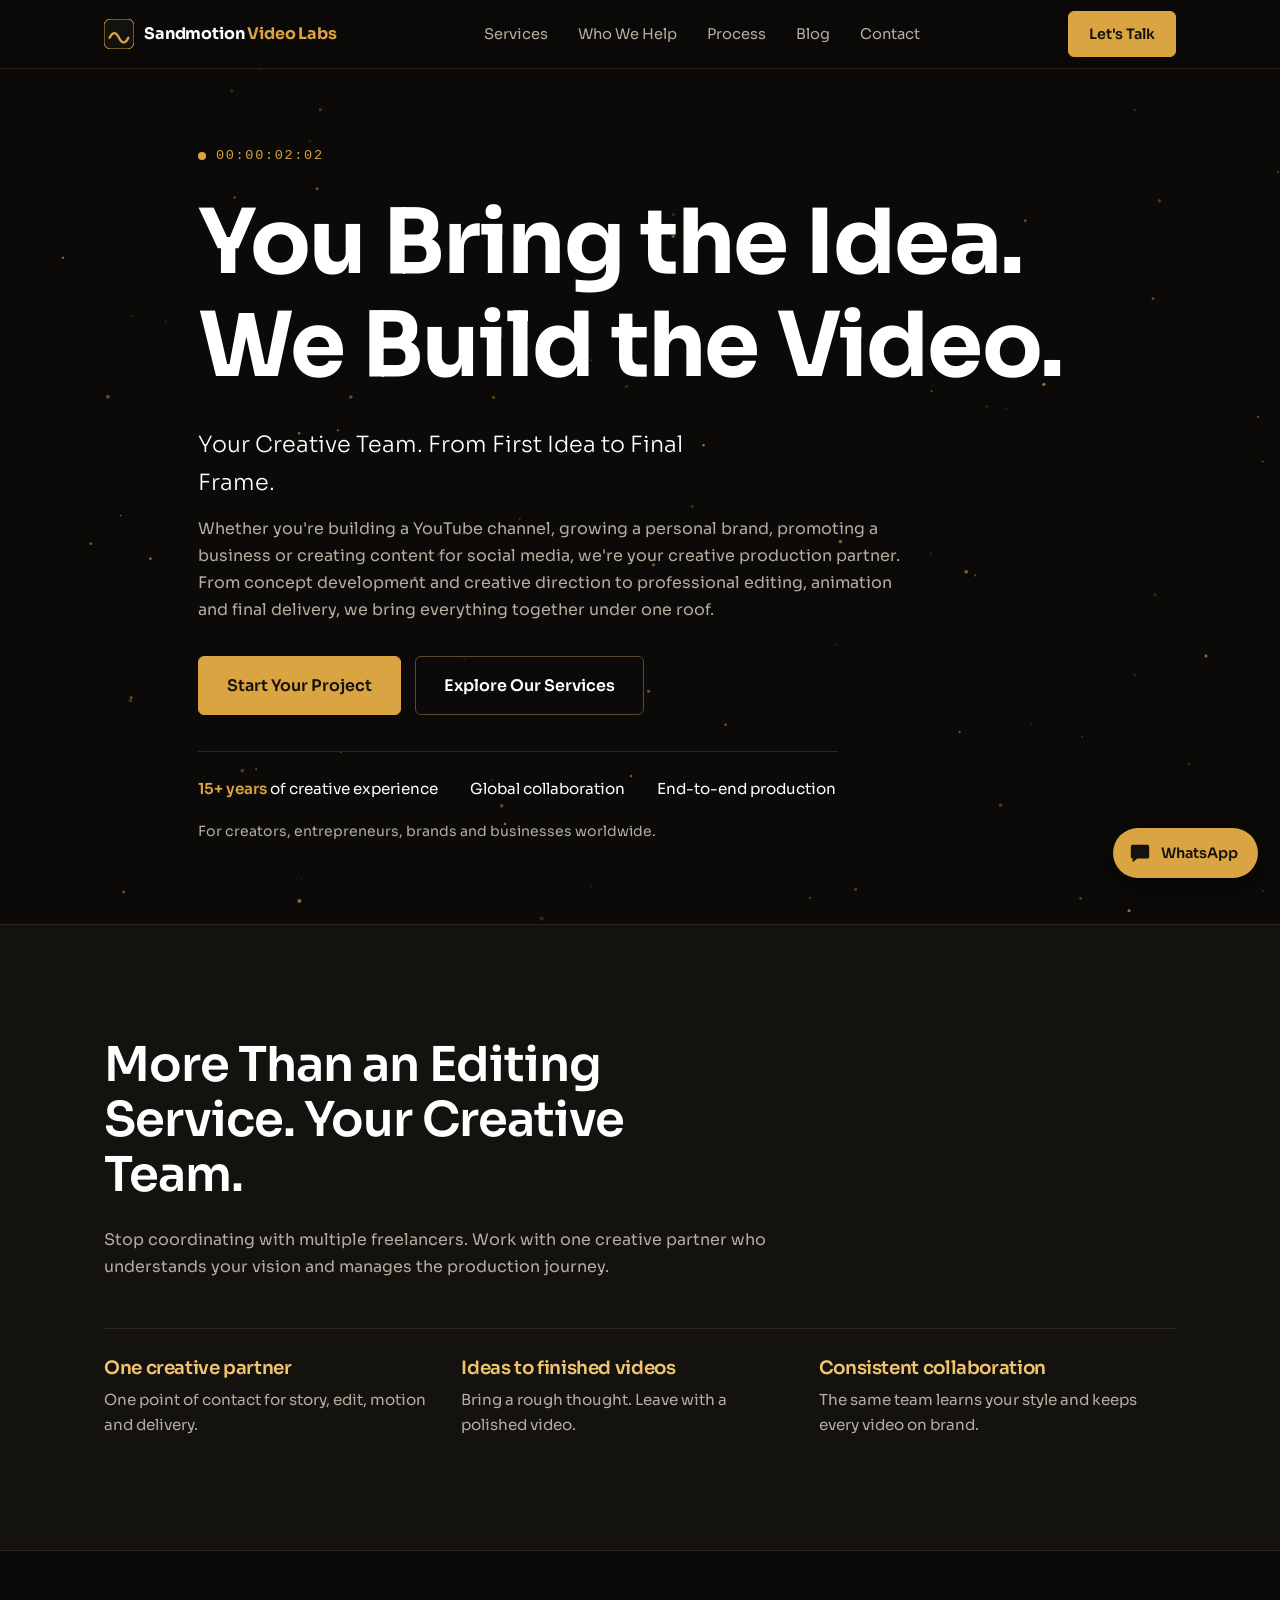
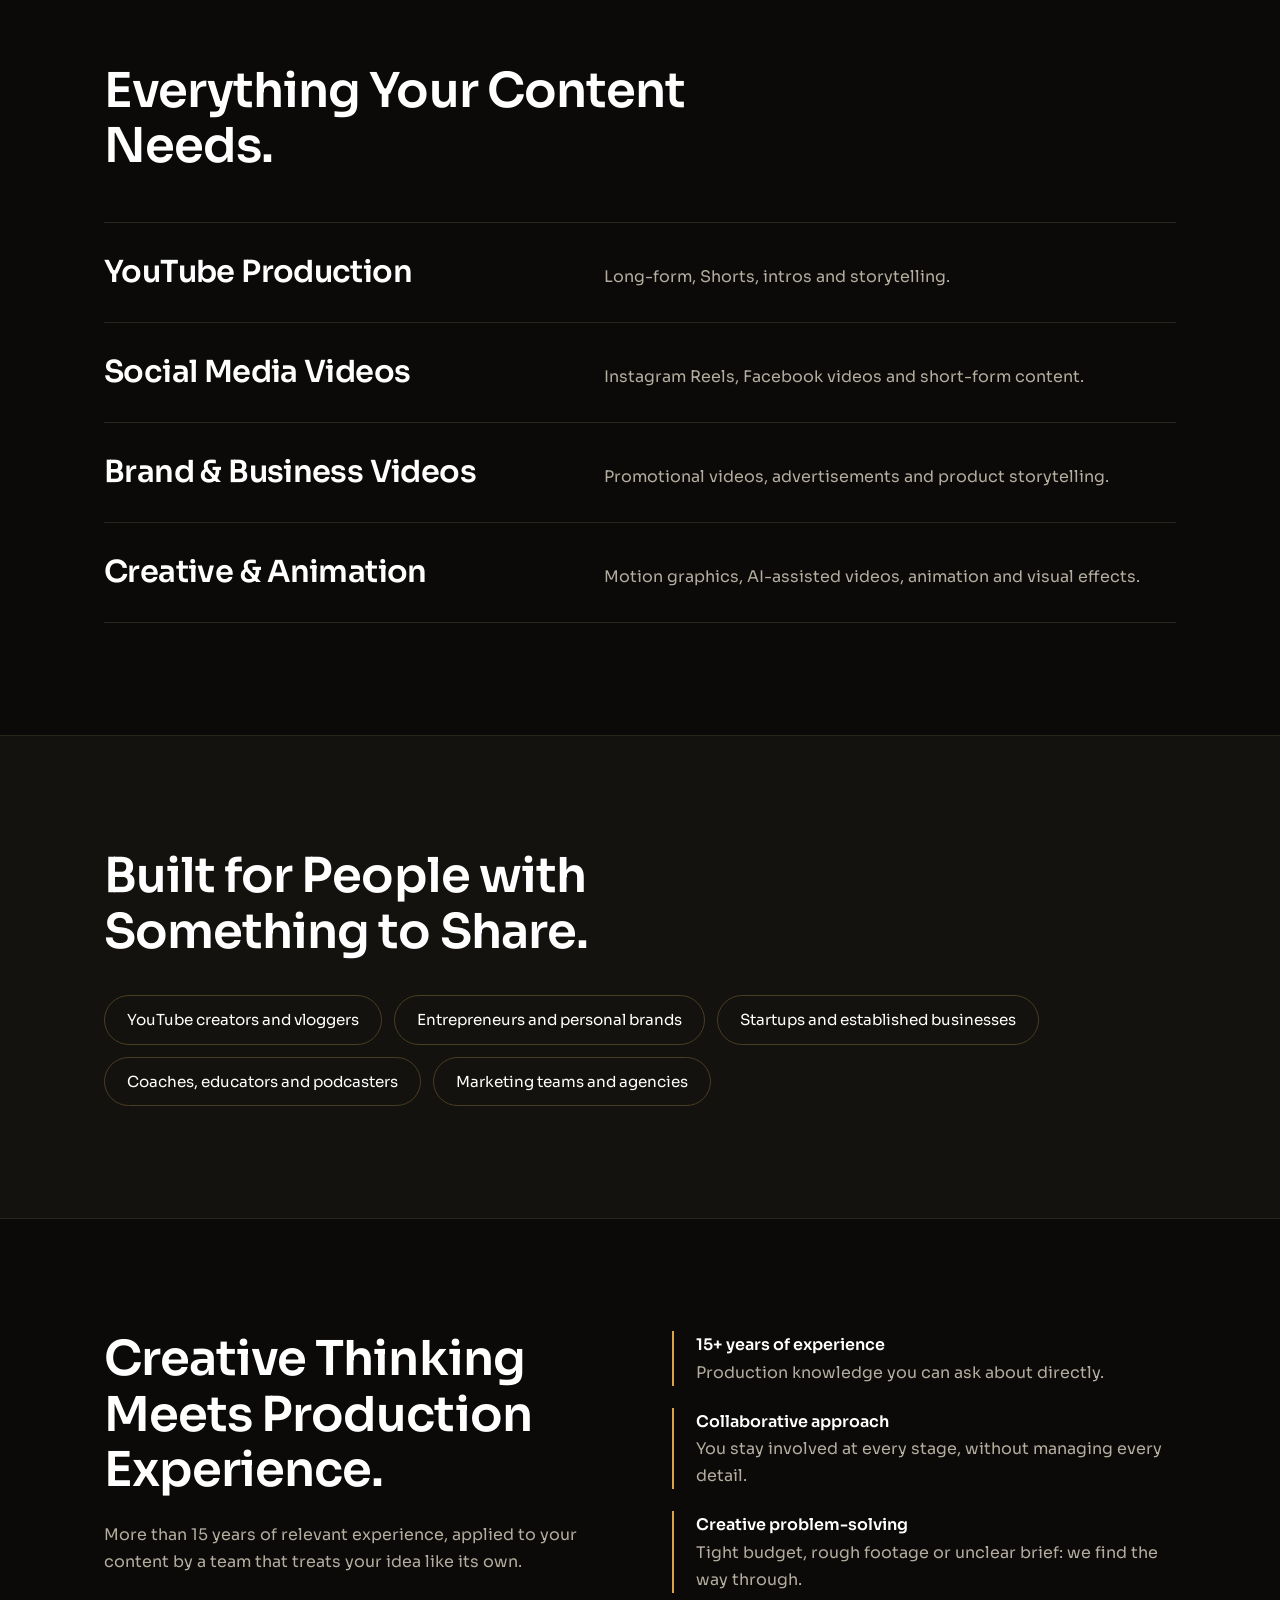
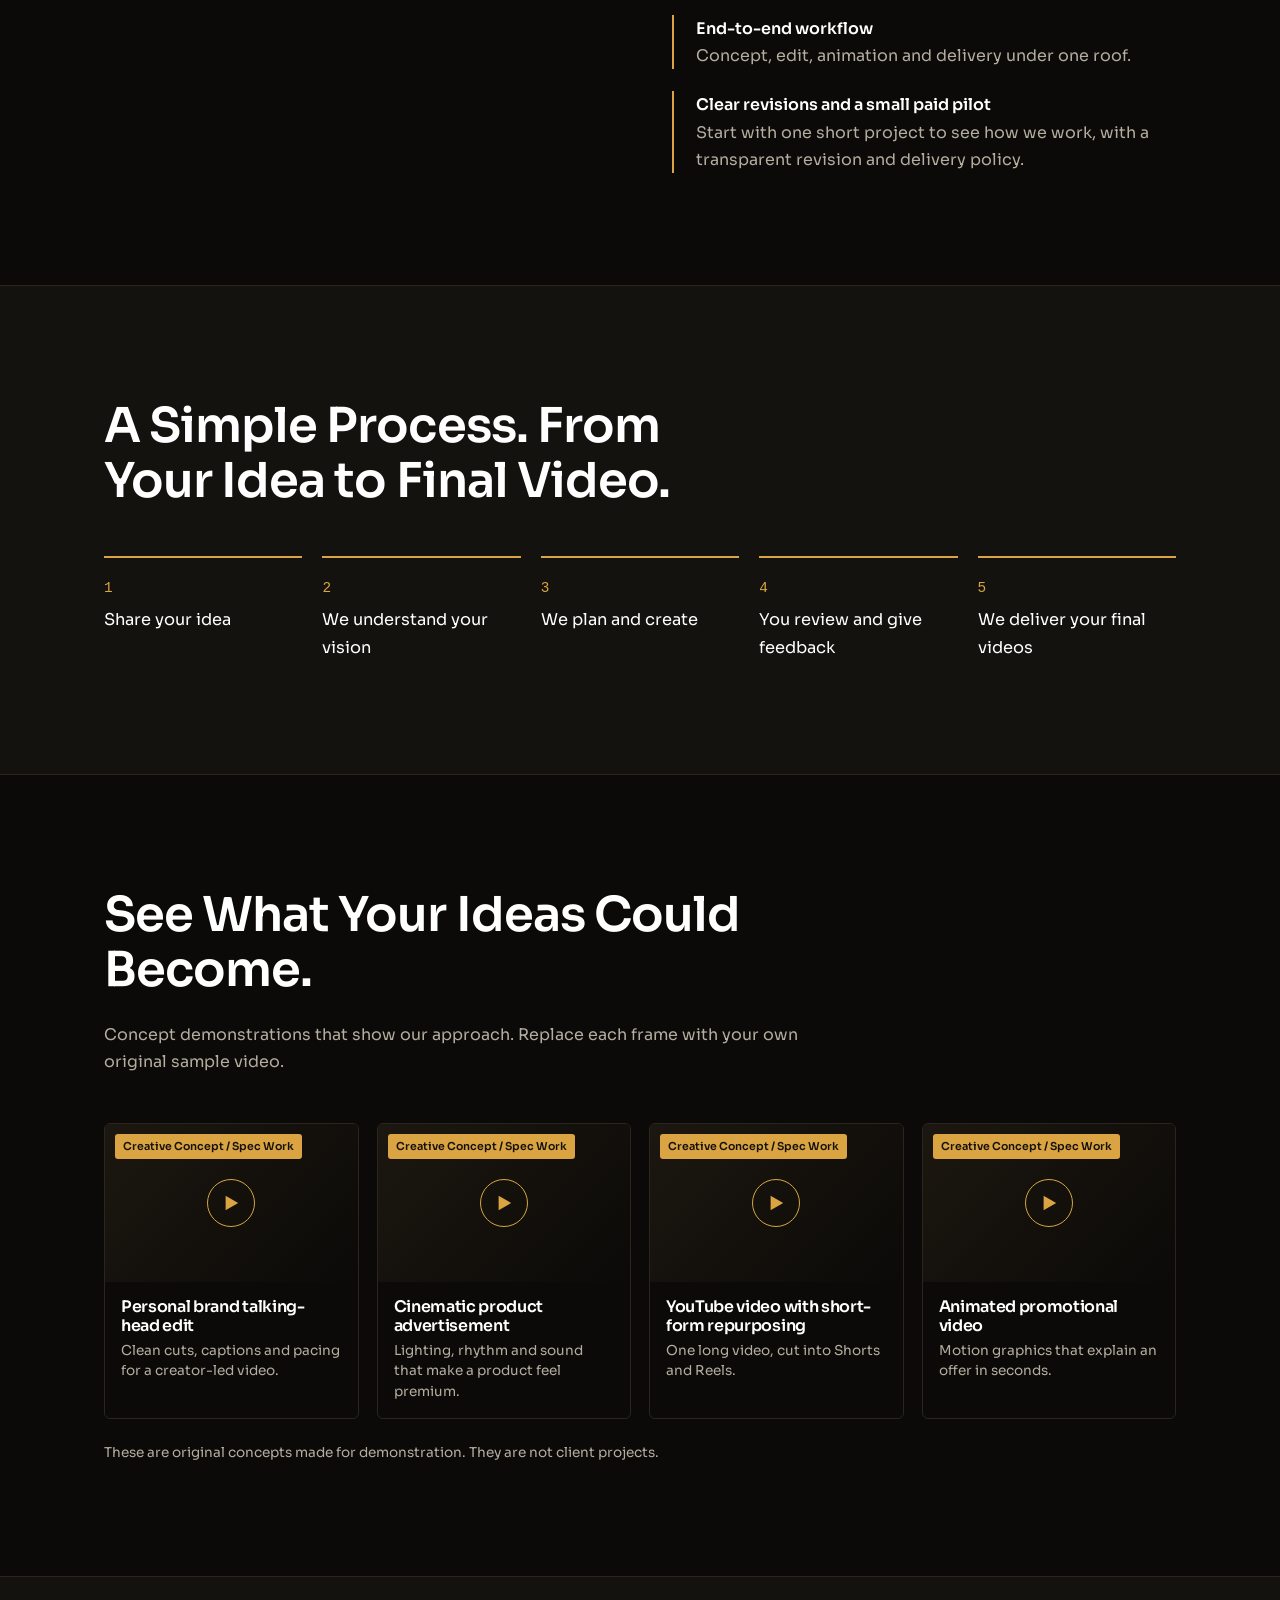
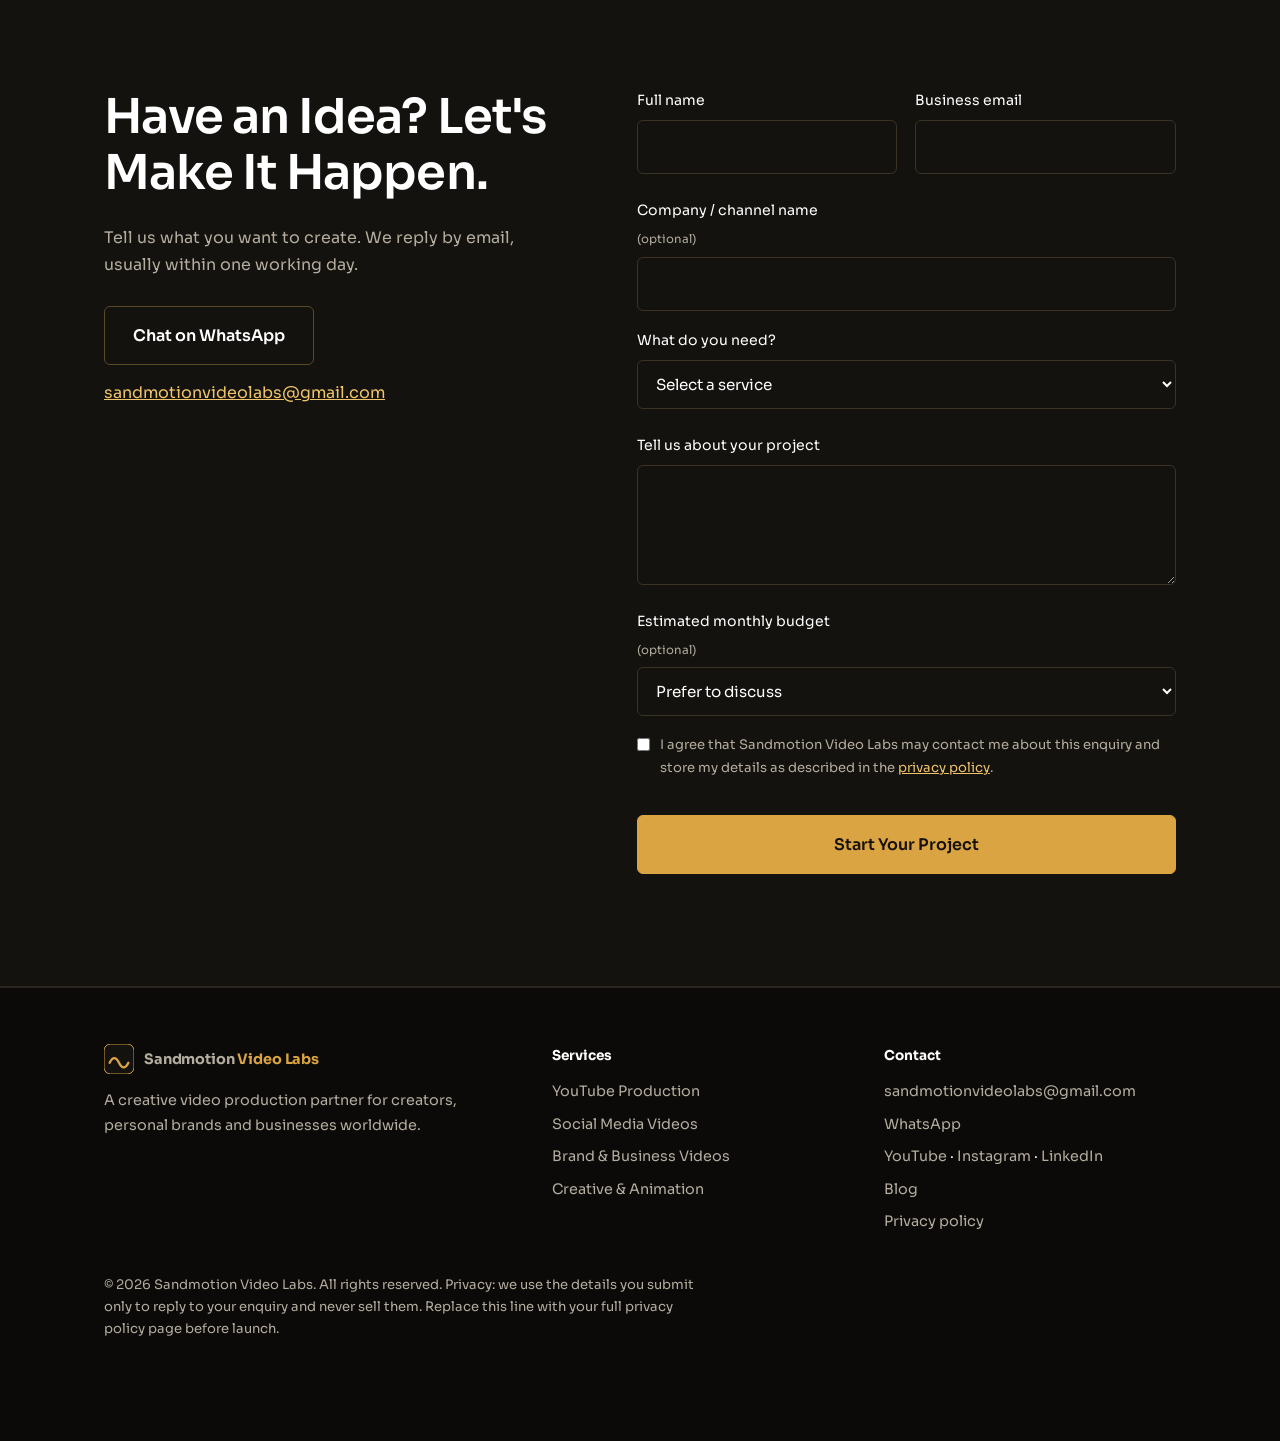
==== index.html @ 0ad68035 "Add files via upload" ====
<!DOCTYPE html>
<html lang="en">
<head>
<meta charset="utf-8">
<meta name="viewport" content="width=device-width, initial-scale=1">
<title>Creative Video Production & Editing Partner | Sandmotion Video Labs</title>
<meta name="description" content="From YouTube videos and social media content to brand films and motion graphics, get a dedicated creative production partner for your ideas.">
<link rel="canonical" href="https://www.sandmotionvideolabs.in/">
<meta property="og:type" content="website">
<meta property="og:title" content="Sandmotion Video Labs – From Idea to Creative Video">
<meta property="og:description" content="Your creative production partner for YouTube creators, personal brands and businesses.">
<meta property="og:image" content="https://www.sandmotionvideolabs.in/og-image.jpg">
<meta property="og:url" content="https://www.sandmotionvideolabs.in/">
<meta name="twitter:card" content="summary_large_image">
<meta name="theme-color" content="#0b0a08">
<link rel="icon" href="data:image/svg+xml,%3Csvg xmlns='http://www.w3.org/2000/svg' viewBox='0 0 64 64'%3E%3Crect width='64' height='64' rx='14' fill='%230b0a08'/%3E%3Cpath d='M14 40q9-18 18 0t18 0' stroke='%23d9a441' stroke-width='6' fill='none' stroke-linecap='round'/%3E%3C/svg%3E">
<link rel="preconnect" href="https://fonts.googleapis.com">
<link rel="preconnect" href="https://fonts.gstatic.com" crossorigin>
<link href="https://fonts.googleapis.com/css2?family=Sora:wght@300;400;600;700&display=swap" rel="stylesheet">
<script type="application/ld+json">{"@context":"https://schema.org","@type":"ProfessionalService","name":"Sandmotion Video Labs","description":"Creative video production and editing partner for creators, personal brands and businesses worldwide.","url":"https://www.sandmotionvideolabs.in/","areaServed":"Worldwide"}</script>
<!-- GA4: replace G-XXXXXXXXXX with your Measurement ID -->
<script async src="https://www.googletagmanager.com/gtag/js?id=G-XXXXXXXXXX"></script>
<script>window.dataLayer=window.dataLayer||[];function gtag(){dataLayer.push(arguments)}gtag('js',new Date());gtag('config','G-XXXXXXXXXX');</script>
<style>
:root{--bg:#0b0a08;--bg2:#14120e;--line:#2a261d;--text:#fff;--mute:#b4ad9f;--gold:#d9a441;--gold2:#f0c46a;--r:6px;--max:1120px}
*{box-sizing:border-box;margin:0}
html{scroll-behavior:smooth;scroll-padding-top:76px}
body{background:var(--bg);color:var(--text);font:400 1rem/1.7 Sora,Inter,system-ui,sans-serif;-webkit-font-smoothing:antialiased}
a{color:inherit}
:focus-visible{outline:2px solid var(--gold2);outline-offset:3px}
.wrap{max-width:var(--max);margin:0 auto;padding:0 24px}
section{padding:112px 0;position:relative}
h1,h2,h3{font-weight:600;line-height:1.15;letter-spacing:-.02em}
h2{font-size:clamp(1.8rem,4.2vw,3rem);max-width:18ch;margin-bottom:24px}
p{color:var(--mute);max-width:60ch}
.btn{display:inline-block;padding:15px 28px;border-radius:var(--r);background:var(--gold);color:#16110a;font-weight:600;text-decoration:none;border:1px solid var(--gold);cursor:pointer;font:inherit;font-weight:600;transition:background .25s,transform .25s}
.btn:hover{background:var(--gold2);transform:translateY(-2px)}
.btn.ghost{background:transparent;color:var(--text);border-color:#5a4a28}
.btn.ghost:hover{border-color:var(--gold);background:rgba(217,164,65,.08)}
/* nav */
header{position:sticky;top:0;z-index:50;background:rgba(11,10,8,.88);backdrop-filter:blur(10px);border-bottom:1px solid var(--line)}
nav{display:flex;align-items:center;justify-content:space-between;height:68px;gap:16px}
.logo{display:flex;align-items:center;gap:10px;font-weight:700;text-decoration:none;letter-spacing:-.01em}
.logo svg{width:30px;height:30px}
.logo span{color:var(--gold)}
nav ul{display:flex;gap:30px;list-style:none;padding:0}
nav ul a{text-decoration:none;color:var(--mute);font-size:.92rem;transition:color .2s}
nav ul a:hover{color:var(--text)}
nav .btn{padding:10px 20px;font-size:.9rem}
/* hero */
.hero{min-height:calc(100vh - 68px);display:flex;align-items:center;overflow:hidden;padding:80px 0}
#sand{position:absolute;inset:0;width:100%;height:100%;z-index:0}
.hero .wrap{position:relative;z-index:1}
.tc{font:300 .85rem/1 ui-monospace,Menlo,monospace;color:var(--gold);letter-spacing:.12em;margin-bottom:28px;display:flex;align-items:center;gap:10px}
.tc i{width:8px;height:8px;border-radius:50%;background:var(--gold);animation:rec 1.6s infinite}
@keyframes rec{50%{opacity:.2}}
.hero h1{font-size:clamp(2.6rem,7.5vw,5.6rem);max-width:13ch;font-weight:700}
.hero h1 em{font-style:normal;color:var(--gold)}
.hero .sub{font-size:1.4rem;color:var(--text);margin:28px 0 14px;font-weight:300;max-width:34ch}
.hero p.lead{margin-bottom:32px}
.cta{display:flex;flex-wrap:wrap;gap:14px;margin-bottom:36px}
.proof{display:flex;flex-wrap:wrap;gap:10px 32px;color:var(--text);font-size:.95rem;padding-top:24px;border-top:1px solid var(--line);max-width:640px}
.proof b{color:var(--gold);font-weight:600}
.world{margin-top:18px;font-size:.88rem;color:var(--mute)}
/* value */
.alt{background:var(--bg2);border-block:1px solid var(--line)}
.three{display:grid;grid-template-columns:repeat(3,1fr);gap:0;margin-top:48px;border-top:1px solid var(--line)}
.three div{padding:28px 28px 0 0}
.three h3{font-size:1.15rem;margin-bottom:8px;color:var(--gold2)}
.three p{font-size:.95rem}
/* services */
.svc{margin-top:48px}
.svc article{display:grid;grid-template-columns:minmax(0,1fr) minmax(0,1.2fr);gap:24px;padding:32px 0;border-top:1px solid var(--line);align-items:baseline;transition:padding-left .3s}
.svc article:last-child{border-bottom:1px solid var(--line)}
.svc article:hover{padding-left:14px}
.svc h3{font-size:clamp(1.3rem,2.6vw,1.9rem)}
.svc p{max-width:none}
/* who */
.who{display:flex;flex-wrap:wrap;gap:12px;margin-top:36px;padding:0;list-style:none}
.who li{border:1px solid #4a3d22;border-radius:99px;padding:11px 22px;color:var(--text);font-size:.95rem}
/* why */
.why{display:grid;grid-template-columns:1fr 1fr;gap:64px;align-items:start}
.why ul{list-style:none;padding:0;display:grid;gap:22px}
.why li{padding-left:22px;border-left:2px solid var(--gold);color:var(--mute)}
.why li b{display:block;color:var(--text);font-weight:600}
/* process */
.steps{counter-reset:s;list-style:none;padding:0;margin-top:48px;display:grid;grid-template-columns:repeat(5,1fr);gap:20px}
.steps li{counter-increment:s;padding-top:22px;border-top:2px solid var(--gold);color:var(--text);font-size:1.02rem}
.steps li::before{content:counter(s);display:block;color:var(--gold);font:300 .9rem ui-monospace,monospace;margin-bottom:10px}
/* concepts */
.grid4{display:grid;grid-template-columns:repeat(4,1fr);gap:18px;margin-top:48px}
.frame{border:1px solid var(--line);border-radius:var(--r);overflow:hidden;background:var(--bg)}
.frame .scr{aspect-ratio:16/10;position:relative;display:grid;place-items:center;background:linear-gradient(135deg,#1c1710,#0b0a08)}
.frame .scr::after{content:"";width:46px;height:46px;border-radius:50%;border:1.5px solid var(--gold);background:no-repeat center/40% url("data:image/svg+xml,%3Csvg xmlns='http://www.w3.org/2000/svg' viewBox='0 0 10 10'%3E%3Cpath d='M2 1l7 4-7 4z' fill='%23d9a441'/%3E%3C/svg%3E")}
.frame .tag{position:absolute;left:10px;top:10px;font-size:.68rem;background:var(--gold);color:#16110a;padding:3px 8px;border-radius:3px;font-weight:600}
.frame div.t{padding:16px}
.frame h3{font-size:1rem;margin-bottom:6px}
.frame p{font-size:.85rem;line-height:1.5}
.note{margin-top:22px;font-size:.85rem}
/* form */
.contact{display:grid;grid-template-columns:1fr 1.15fr;gap:64px;align-items:start}
.alt2{display:flex;flex-direction:column;gap:14px;align-items:flex-start;margin-top:28px}
form{display:grid;gap:18px}
.row{display:grid;grid-template-columns:1fr 1fr;gap:18px}
label{display:grid;gap:7px;font-size:.88rem;color:var(--text)}
label small{color:var(--mute)}
input,select,textarea{font:inherit;font-size:.95rem;background:var(--bg2);color:var(--text);border:1px solid #3a3325;border-radius:var(--r);padding:13px 14px;width:100%}
textarea{min-height:120px;resize:vertical}
input:focus,select:focus,textarea:focus{border-color:var(--gold);outline:none;box-shadow:0 0 0 3px rgba(217,164,65,.2)}
[aria-invalid="true"]{border-color:#e5736b}
.err{color:#f08a82;font-size:.8rem;min-height:0}
.hp{position:absolute;left:-9999px;height:0;overflow:hidden}
.consent{display:flex;gap:10px;align-items:flex-start;font-size:.82rem;color:var(--mute)}
.consent input{width:auto;margin-top:4px;accent-color:var(--gold)}
#status{padding:14px 16px;border-radius:var(--r);font-size:.92rem;display:none}
#status.ok{display:block;background:rgba(217,164,65,.12);border:1px solid var(--gold);color:var(--gold2)}
#status.bad{display:block;background:rgba(229,115,107,.1);border:1px solid #e5736b;color:#f4a8a2}
button[disabled]{opacity:.6;cursor:wait}
/* footer */
footer{border-top:1px solid var(--line);padding:56px 0 100px;font-size:.9rem}
.fgrid{display:grid;grid-template-columns:1.4fr 1fr 1fr;gap:40px}
footer h4{font-size:.85rem;color:var(--text);margin-bottom:12px}
footer ul{list-style:none;padding:0;display:grid;gap:8px}
footer a{color:var(--mute);text-decoration:none}
footer a:hover{color:var(--gold2)}
.copy{margin-top:40px;color:var(--mute);font-size:.82rem}
.hero video{position:absolute;inset:0;width:100%;height:100%;object-fit:cover;opacity:.38;z-index:0}
.frame .scr video{position:absolute;inset:0;width:100%;height:100%;object-fit:cover;background:#000}
.frame .tag{z-index:2;pointer-events:none}
.wa{position:fixed;right:22px;bottom:22px;z-index:70;display:flex;align-items:center;gap:10px;background:var(--gold);color:#16110a;text-decoration:none;font-weight:600;font-size:.9rem;padding:13px 20px 13px 16px;border-radius:99px;box-shadow:0 8px 24px rgba(0,0,0,.5);transition:transform .25s,background .25s}
.wa:hover{background:var(--gold2);transform:translateY(-3px)}
.wa svg{width:22px;height:22px;fill:currentColor}
@media(max-width:900px){.wa{display:none}}
/* mobile cta */
.mcta{display:none}
@media(max-width:900px){
 nav ul{display:none}
 section{padding:80px 0}
 .three,.why,.contact,.fgrid{grid-template-columns:1fr}
 .three div{padding:24px 0 0}
 .steps{grid-template-columns:1fr}
 .grid4{grid-template-columns:1fr 1fr}
 .svc article{grid-template-columns:1fr;gap:6px}
 .why,.contact{gap:40px}
 .mcta{display:flex;position:fixed;bottom:0;left:0;right:0;z-index:60;gap:8px;padding:10px 14px calc(10px + env(safe-area-inset-bottom,0px));background:rgba(11,10,8,.94);border-top:1px solid var(--line)}
 .mcta .btn{flex:1;text-align:center;padding:13px 10px;font-size:.9rem}
}
@media(max-width:560px){.grid4,.row{grid-template-columns:1fr}.logo b{display:none}}
@media(prefers-reduced-motion:reduce){*{animation:none!important;transition:none!important;scroll-behavior:auto!important}}
@media(max-width:900px){
 .grid4{display:flex;overflow-x:auto;scroll-snap-type:x mandatory;gap:14px;padding-bottom:14px;margin-right:-24px;padding-right:24px;-webkit-overflow-scrolling:touch}
 .frame{flex:0 0 72%;scroll-snap-align:start}
 .frame .scr{aspect-ratio:9/16}
}
</style>
</head>
<body>

<header>
 <div class="wrap">
  <nav aria-label="Main">
   <a class="logo" href="#top" aria-label="Sandmotion Video Labs home">
    <svg viewBox="0 0 64 64" aria-hidden="true"><rect width="64" height="64" rx="14" fill="#14120e" stroke="#d9a441" stroke-width="2"/><path d="M12 40q10-20 20 0t20 0" stroke="#d9a441" stroke-width="5" fill="none" stroke-linecap="round"/></svg>
    <b>Sandmotion <span>Video Labs</span></b>
   </a>
   <ul>
    <li><a href="#services">Services</a></li>
    <li><a href="#who">Who We Help</a></li>
    <li><a href="#process">Process</a></li>
    <li><a href="blog/">Blog</a></li>
    <li><a href="#contact">Contact</a></li>
   </ul>
   <a class="btn" href="#contact" data-evt="nav_lets_talk">Let's Talk</a>
  </nav>
 </div>
</header>

<main id="top">
<section class="hero" aria-labelledby="h1">
 <video id="hv" autoplay muted loop playsinline preload="metadata" poster="hero-poster.jpg" aria-hidden="true"><source src="hero.mp4" type="video/mp4"></video>
 <canvas id="sand" aria-hidden="true"></canvas>
 <div class="wrap">
  <div class="tc" aria-hidden="true"><i></i><span id="tc">00:00:00:00</span></div>
  <h1 id="h1">You Bring the Idea. We Build the Video.</h1>
  <p class="sub">Your Creative Team. From First Idea to Final Frame.</p>
  <p class="lead">Whether you're building a YouTube channel, growing a personal brand, promoting a business or creating content for social media, we're your creative production partner. From concept development and creative direction to professional editing, animation and final delivery, we bring everything together under one roof.</p>
  <div class="cta">
   <a class="btn" href="#contact" data-evt="hero_start_project">Start Your Project</a>
   <a class="btn ghost" href="#services">Explore Our Services</a>
  </div>
  <div class="proof"><span><b>15+ years</b> of creative experience</span><span>Global collaboration</span><span>End-to-end production</span></div>
  <p class="world">For creators, entrepreneurs, brands and businesses worldwide.</p>
 </div>
</section>

<section class="alt" aria-labelledby="h-value">
 <div class="wrap">
  <h2 id="h-value">More Than an Editing Service. Your Creative Team.</h2>
  <p>Stop coordinating with multiple freelancers. Work with one creative partner who understands your vision and manages the production journey.</p>
  <div class="three">
   <div><h3>One creative partner</h3><p>One point of contact for story, edit, motion and delivery.</p></div>
   <div><h3>Ideas to finished videos</h3><p>Bring a rough thought. Leave with a polished video.</p></div>
   <div><h3>Consistent collaboration</h3><p>The same team learns your style and keeps every video on brand.</p></div>
  </div>
 </div>
</section>

<section id="services" aria-labelledby="h-svc">
 <div class="wrap">
  <h2 id="h-svc">Everything Your Content Needs.</h2>
  <div class="svc">
   <article><h3>YouTube Production</h3><p>Long-form, Shorts, intros and storytelling.</p></article>
   <article><h3>Social Media Videos</h3><p>Instagram Reels, Facebook videos and short-form content.</p></article>
   <article><h3>Brand &amp; Business Videos</h3><p>Promotional videos, advertisements and product storytelling.</p></article>
   <article><h3>Creative &amp; Animation</h3><p>Motion graphics, AI-assisted videos, animation and visual effects.</p></article>
  </div>
 </div>
</section>

<section id="who" class="alt" aria-labelledby="h-who">
 <div class="wrap">
  <h2 id="h-who">Built for People with Something to Share.</h2>
  <ul class="who">
   <li>YouTube creators and vloggers</li>
   <li>Entrepreneurs and personal brands</li>
   <li>Startups and established businesses</li>
   <li>Coaches, educators and podcasters</li>
   <li>Marketing teams and agencies</li>
  </ul>
 </div>
</section>

<section aria-labelledby="h-why">
 <div class="wrap why">
  <div>
   <h2 id="h-why">Creative Thinking Meets Production Experience.</h2>
   <p>More than 15 years of relevant experience, applied to your content by a team that treats your idea like its own.</p>
  </div>
  <ul>
   <li><b>15+ years of experience</b>Production knowledge you can ask about directly.</li>
   <li><b>Collaborative approach</b>You stay involved at every stage, without managing every detail.</li>
   <li><b>Creative problem-solving</b>Tight budget, rough footage or unclear brief: we find the way through.</li>
   <li><b>End-to-end workflow</b>Concept, edit, animation and delivery under one roof.</li>
   <li><b>Clear revisions and a small paid pilot</b>Start with one short project to see how we work, with a transparent revision and delivery policy.</li>
  </ul>
 </div>
</section>

<section id="process" class="alt" aria-labelledby="h-proc">
 <div class="wrap">
  <h2 id="h-proc">A Simple Process. From Your Idea to Final Video.</h2>
  <ol class="steps">
   <li>Share your idea</li>
   <li>We understand your vision</li>
   <li>We plan and create</li>
   <li>You review and give feedback</li>
   <li>We deliver your final videos</li>
  </ol>
 </div>
</section>

<section id="work" aria-labelledby="h-work">
 <div class="wrap">
  <h2 id="h-work">See What Your Ideas Could Become.</h2>
  <p>Concept demonstrations that show our approach. Replace each frame with your own original sample video.</p>
  <div class="grid4">
   <div class="frame"><div class="scr" data-video="concept-1"><span class="tag">Creative Concept / Spec Work</span></div><div class="t"><h3>Personal brand talking-head edit</h3><p>Clean cuts, captions and pacing for a creator-led video.</p></div></div>
   <div class="frame"><div class="scr" data-video="concept-2"><span class="tag">Creative Concept / Spec Work</span></div><div class="t"><h3>Cinematic product advertisement</h3><p>Lighting, rhythm and sound that make a product feel premium.</p></div></div>
   <div class="frame"><div class="scr" data-video="concept-3"><span class="tag">Creative Concept / Spec Work</span></div><div class="t"><h3>YouTube video with short-form repurposing</h3><p>One long video, cut into Shorts and Reels.</p></div></div>
   <div class="frame"><div class="scr" data-video="concept-4"><span class="tag">Creative Concept / Spec Work</span></div><div class="t"><h3>Animated promotional video</h3><p>Motion graphics that explain an offer in seconds.</p></div></div>
  </div>
  <p class="note">These are original concepts made for demonstration. They are not client projects.</p>
 </div>
</section>

<section id="contact" class="alt" aria-labelledby="h-contact">
 <div class="wrap contact">
  <div>
   <h2 id="h-contact">Have an Idea? Let's Make It Happen.</h2>
   <p>Tell us what you want to create. We reply by email, usually within one working day.</p>
   <div class="alt2">
    <a class="btn ghost" id="wa-main" href="https://wa.me/918208072906?text=Hi%20Sandmotion%20Video%20Labs%2C%20I%27d%20like%20to%20discuss%20a%20video%20project." target="_blank" rel="noopener" data-evt="whatsapp_click">Chat on WhatsApp</a>
    <a href="mailto:sandmotionvideolabs@gmail.com" style="color:var(--gold2)">sandmotionvideolabs@gmail.com</a>
   </div>
  </div>
  <form id="lead" action="https://script.google.com/macros/s/AKfycbyHyOMPN_9S3O_PuTJF0UpmjkmyXj3_HYdzdDP7L8fiJfaxr_9HZRWWFKJE_3Ao8MlD/exec" method="POST" novalidate>
   <div class="row">
    <label>Full name<input name="name" autocomplete="name" required><span class="err"></span></label>
    <label>Business email<input name="email" type="email" autocomplete="email" required><span class="err"></span></label>
   </div>
   <label>Company / channel name <small>(optional)</small><input name="company" autocomplete="organization"></label>
   <label>What do you need?
    <select name="service" required>
     <option value="">Select a service</option>
     <option>YouTube video editing</option>
     <option>Instagram / Facebook Reels</option>
     <option>Personal brand videos</option>
     <option>Business promotional videos</option>
     <option>Podcast editing</option>
     <option>Animation / Motion graphics</option>
     <option>Complete creative partnership</option>
     <option>Other</option>
    </select><span class="err"></span>
   </label>
   <label>Tell us about your project<textarea name="message" required></textarea><span class="err"></span></label>
   <label>Estimated monthly budget <small>(optional)</small>
    <select name="budget">
     <option value="">Prefer to discuss</option>
     <!-- Edit these ranges once pricing is final -->
     <option>Budget range 1</option><option>Budget range 2</option><option>Budget range 3</option><option>Budget range 4</option>
    </select>
   </label>
   <div class="hp" aria-hidden="true"><label>Leave empty<input name="website" tabindex="-1" autocomplete="off"></label></div>
   <label class="consent"><input type="checkbox" name="consent" required><span>I agree that Sandmotion Video Labs may contact me about this enquiry and store my details as described in the <a href="#privacy" style="color:var(--gold2)">privacy policy</a>.</span></label>
   <span class="err" id="consent-err"></span>
   <button class="btn" type="submit" id="send">Start Your Project</button>
   <div id="status" role="status" aria-live="polite"></div>
  </form>
 </div>
</section>
</main>

<footer>
 <div class="wrap fgrid">
  <div>
   <a class="logo" href="#top"><svg viewBox="0 0 64 64" aria-hidden="true"><rect width="64" height="64" rx="14" fill="#14120e" stroke="#d9a441" stroke-width="2"/><path d="M12 40q10-20 20 0t20 0" stroke="#d9a441" stroke-width="5" fill="none" stroke-linecap="round"/></svg><b>Sandmotion <span>Video Labs</span></b></a>
   <p style="margin-top:14px;font-size:.9rem">A creative video production partner for creators, personal brands and businesses worldwide.</p>
  </div>
  <div>
   <h4>Services</h4>
   <ul><li><a href="#services">YouTube Production</a></li><li><a href="#services">Social Media Videos</a></li><li><a href="#services">Brand &amp; Business Videos</a></li><li><a href="#services">Creative &amp; Animation</a></li></ul>
  </div>
  <div>
   <h4>Contact</h4>
   <ul>
    <li><a href="mailto:sandmotionvideolabs@gmail.com">sandmotionvideolabs@gmail.com</a></li>
    <li><a href="https://wa.me/918208072906" target="_blank" rel="noopener" data-evt="whatsapp_click">WhatsApp</a></li>
    <li><a href="#" rel="noopener">YouTube</a> · <a href="#" rel="noopener">Instagram</a> · <a href="#" rel="noopener">LinkedIn</a></li>
    <li><a href="blog/">Blog</a></li>
    <li><a href="#privacy">Privacy policy</a></li>
   </ul>
  </div>
 </div>
 <div class="wrap">
  <p class="copy" id="privacy">&copy; <span id="yr">2026</span> Sandmotion Video Labs. All rights reserved. Privacy: we use the details you submit only to reply to your enquiry and never sell them. Replace this line with your full privacy policy page before launch.</p>
 </div>
</footer>

<a class="wa" href="https://wa.me/918208072906?text=Hi%20Sandmotion%20Video%20Labs%2C%20I%27d%20like%20to%20discuss%20a%20video%20project." target="_blank" rel="noopener" data-evt="whatsapp_click" aria-label="Chat on WhatsApp"><svg viewBox="0 0 24 24" aria-hidden="true"><path d="M4 3h16a2 2 0 0 1 2 2v11a2 2 0 0 1-2 2H9l-5 4v-4H4a2 2 0 0 1-2-2V5a2 2 0 0 1 2-2z"/></svg>WhatsApp</a>
<div class="mcta"><a class="btn" href="#contact" data-evt="mobile_start_project">Start Your Project</a><a class="btn ghost" href="https://wa.me/918208072906" target="_blank" rel="noopener" data-evt="whatsapp_click">WhatsApp</a></div>

<script>
// timecode
(function(){var el=document.getElementById('tc'),t=0,p=function(n){return String(n).padStart(2,'0')};
setInterval(function(){t++;var f=t%24,s=Math.floor(t/24)%60,m=Math.floor(t/1440)%60;el.textContent='00:'+p(m)+':'+p(s)+':'+p(f)},42)})();
document.getElementById('yr').textContent=new Date().getFullYear();

// drifting gold sand (decorative)
(function(){
 var c=document.getElementById('sand'),x=c.getContext('2d'),w,h,P=[],n=90;
 if(matchMedia('(prefers-reduced-motion: reduce)').matches)return;
 function size(){w=c.width=c.offsetWidth;h=c.height=c.offsetHeight}
 size();addEventListener('resize',size);
 for(var i=0;i<n;i++)P.push({x:Math.random(),y:Math.random(),r:Math.random()*1.6+.4,v:Math.random()*.0006+.0002,a:Math.random()*.5+.15,ph:Math.random()*6.28});
 (function draw(){
  x.clearRect(0,0,w,h);
  P.forEach(function(p){
   p.x+=p.v;p.ph+=.01;if(p.x>1.02){p.x=-.02;p.y=Math.random()}
   var yy=p.y*h+Math.sin(p.ph+p.x*6)*26;
   x.fillStyle='rgba(217,164,65,'+p.a+')';
   x.beginPath();x.arc(p.x*w,yy,p.r,0,6.28);x.fill();
  });
  requestAnimationFrame(draw)
 })();
})();


// videos: hero + concept clips load only if the files exist
(function(){
 var hv=document.getElementById('hv'),mob=matchMedia('(max-width:900px)').matches;
 if(hv&&mob){hv.poster='hero-m.jpg';hv.querySelector('source').src='hero-m.mp4';hv.load()}
 if(hv){hv.querySelector('source').addEventListener('error',function(){hv.remove()});
  if(matchMedia('(prefers-reduced-motion: reduce)').matches){hv.removeAttribute('autoplay');hv.pause()}}
 document.querySelectorAll('.scr[data-video]').forEach(function(box){
  var n=box.dataset.video,v=document.createElement('video');
  v.controls=true;v.preload='metadata';v.playsInline=true;if(mob)n=n+'-m';v.poster=n+'.jpg';
  v.setAttribute('aria-label','Creative concept video');
  v.innerHTML='<source src="'+n+'.mp4" type="video/mp4">';
  v.querySelector('source').addEventListener('error',function(){v.remove()});
  v.addEventListener('play',function(){track('concept_video_play',{video:n.replace('-m','')})});
  box.appendChild(v);
 });
})();

// analytics events
function track(name,params){if(window.gtag)gtag('event',name,params||{})}
document.addEventListener('click',function(e){var a=e.target.closest('[data-evt]');if(a)track(a.dataset.evt)});

// form
(function(){
 var f=document.getElementById('lead'),st=document.getElementById('status'),btn=document.getElementById('send');
 var re=/^[^\s@]+@[^\s@]+\.[^\s@]{2,}$/;
 function setErr(el,msg){var s=el.closest('label')&&el.closest('label').querySelector('.err');if(s)s.textContent=msg;el.setAttribute('aria-invalid',msg?'true':'false')}
 function valid(){
  var ok=true,d=f.elements;
  [['name','Enter your name.'],['service','Choose what you need.'],['message','Tell us a little about your project.']].forEach(function(k){
   var bad=!d[k[0]].value.trim();setErr(d[k[0]],bad?k[1]:'');if(bad)ok=false});
  var badE=!re.test(d.email.value.trim());setErr(d.email,badE?'Enter a valid email address.':'');if(badE)ok=false;
  var ce=document.getElementById('consent-err');ce.textContent=d.consent.checked?'':'Please tick the consent box to continue.';if(!d.consent.checked)ok=false;
  return ok}
 f.addEventListener('submit',function(e){
  e.preventDefault();st.className='';st.textContent='';
  if(!valid()){var b=f.querySelector('[aria-invalid="true"]');if(b)b.focus();return}
  if(f.elements.website.value){return} // honeypot: bots only
  if(!/^https:\/\/script\.google\.com\//.test(f.action)){st.className='bad';st.textContent='The form is not connected yet. Please use WhatsApp or email for now.';return}
  btn.disabled=true;btn.textContent='Sending...';
  fetch(f.action,{method:'POST',body:new FormData(f)})
   .then(function(r){return r.json()})
   .then(function(r){if(!r||r.result!=='success')throw new Error('fail');
    st.className='ok';st.textContent='Thank you. Your enquiry has been received and we will reply by email soon.';
    track('generate_lead',{form:'project_enquiry',service:f.elements.service.value});f.reset()})
   .catch(function(){st.className='bad';st.textContent='Your enquiry was not sent. Please try again, or message us on WhatsApp or email.';track('form_error')})
   .finally(function(){btn.disabled=false;btn.textContent='Start Your Project'})
 });
})();
</script>
<noscript><style>#sand,.tc{display:none}</style></noscript>
</body>
</html>
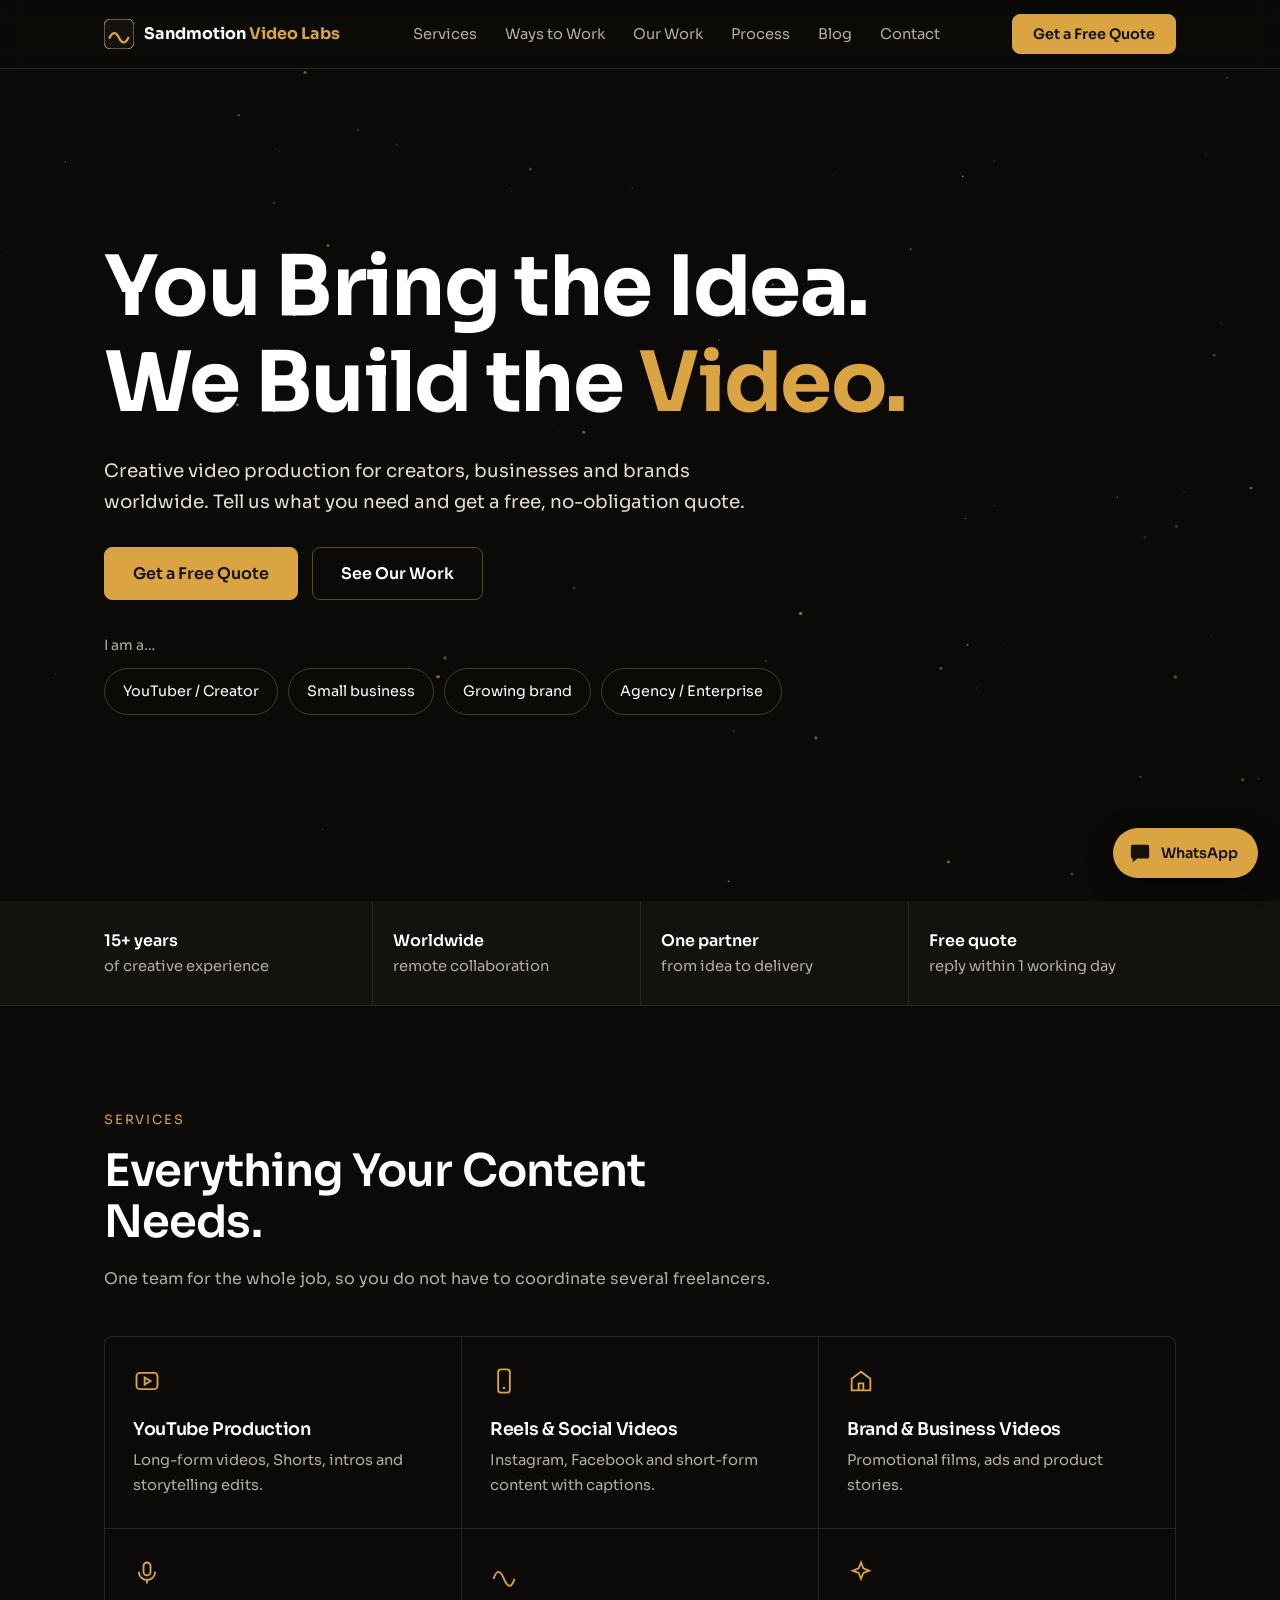
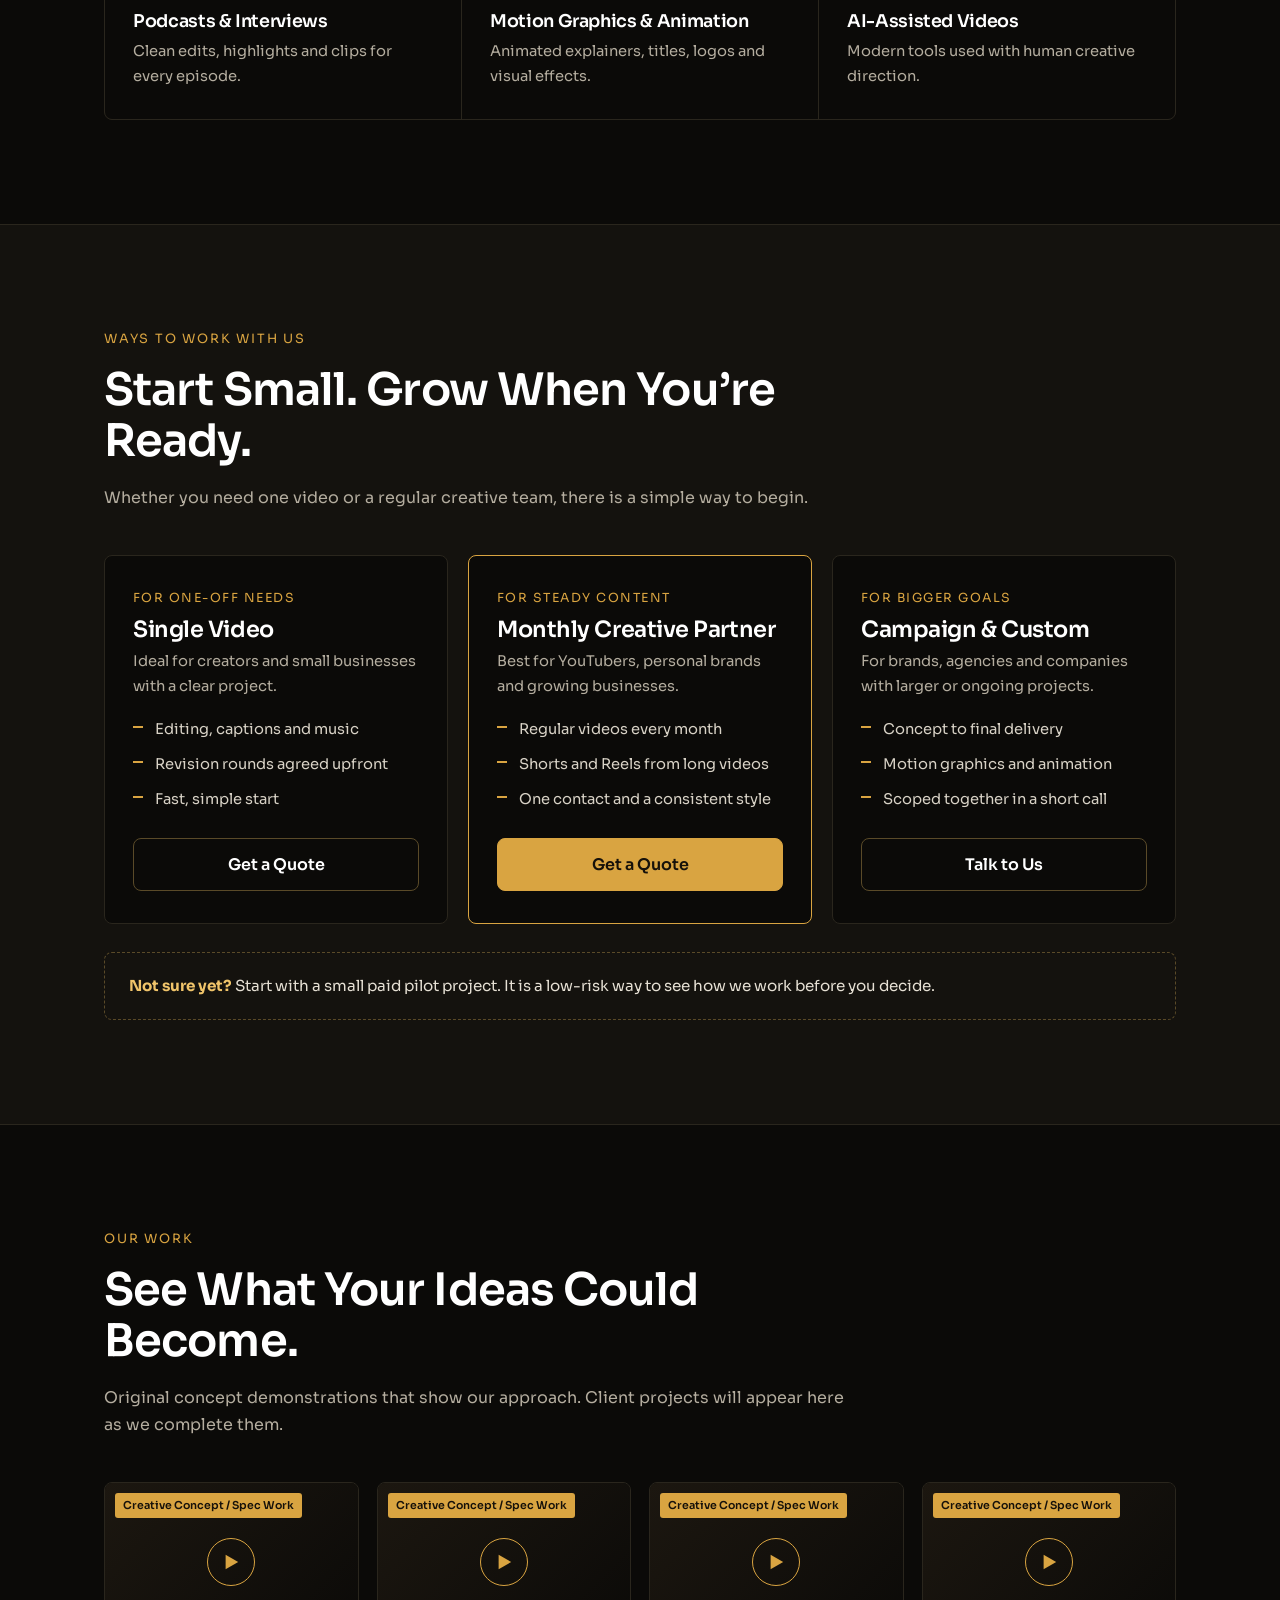
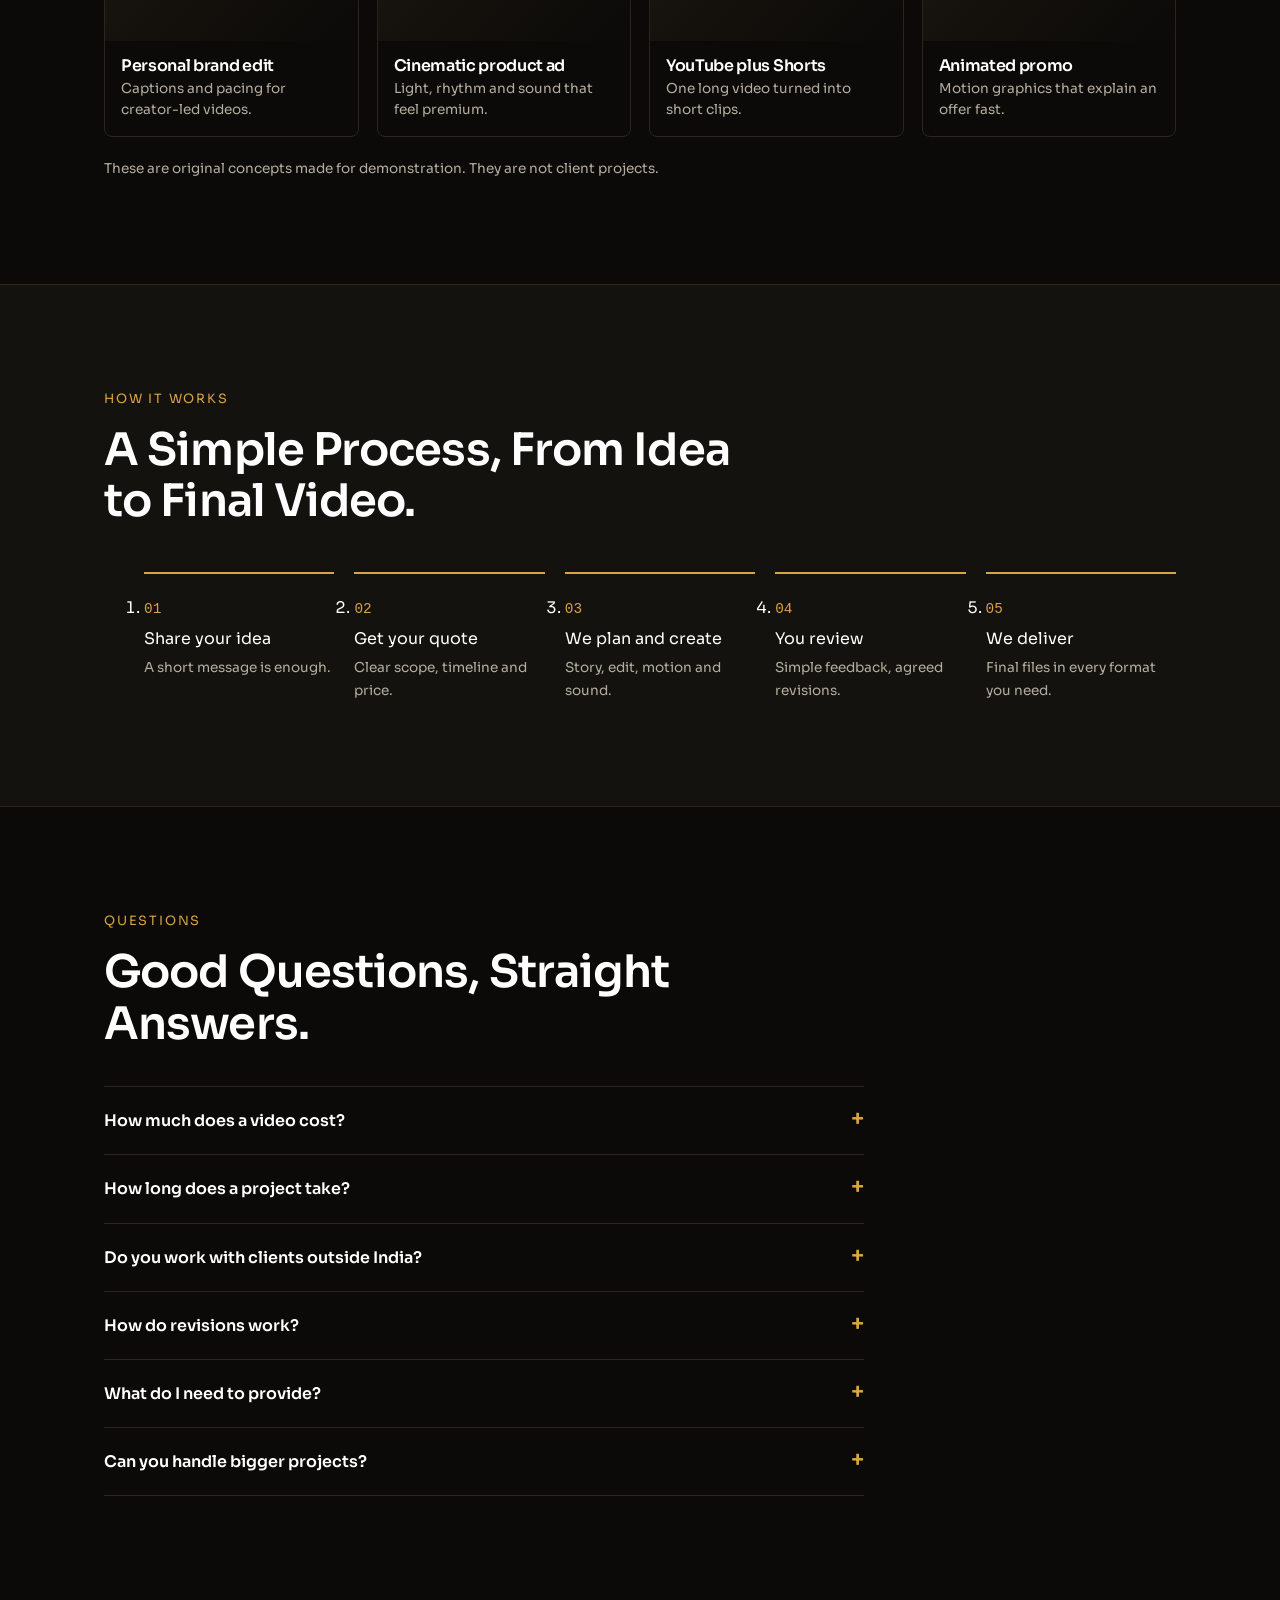
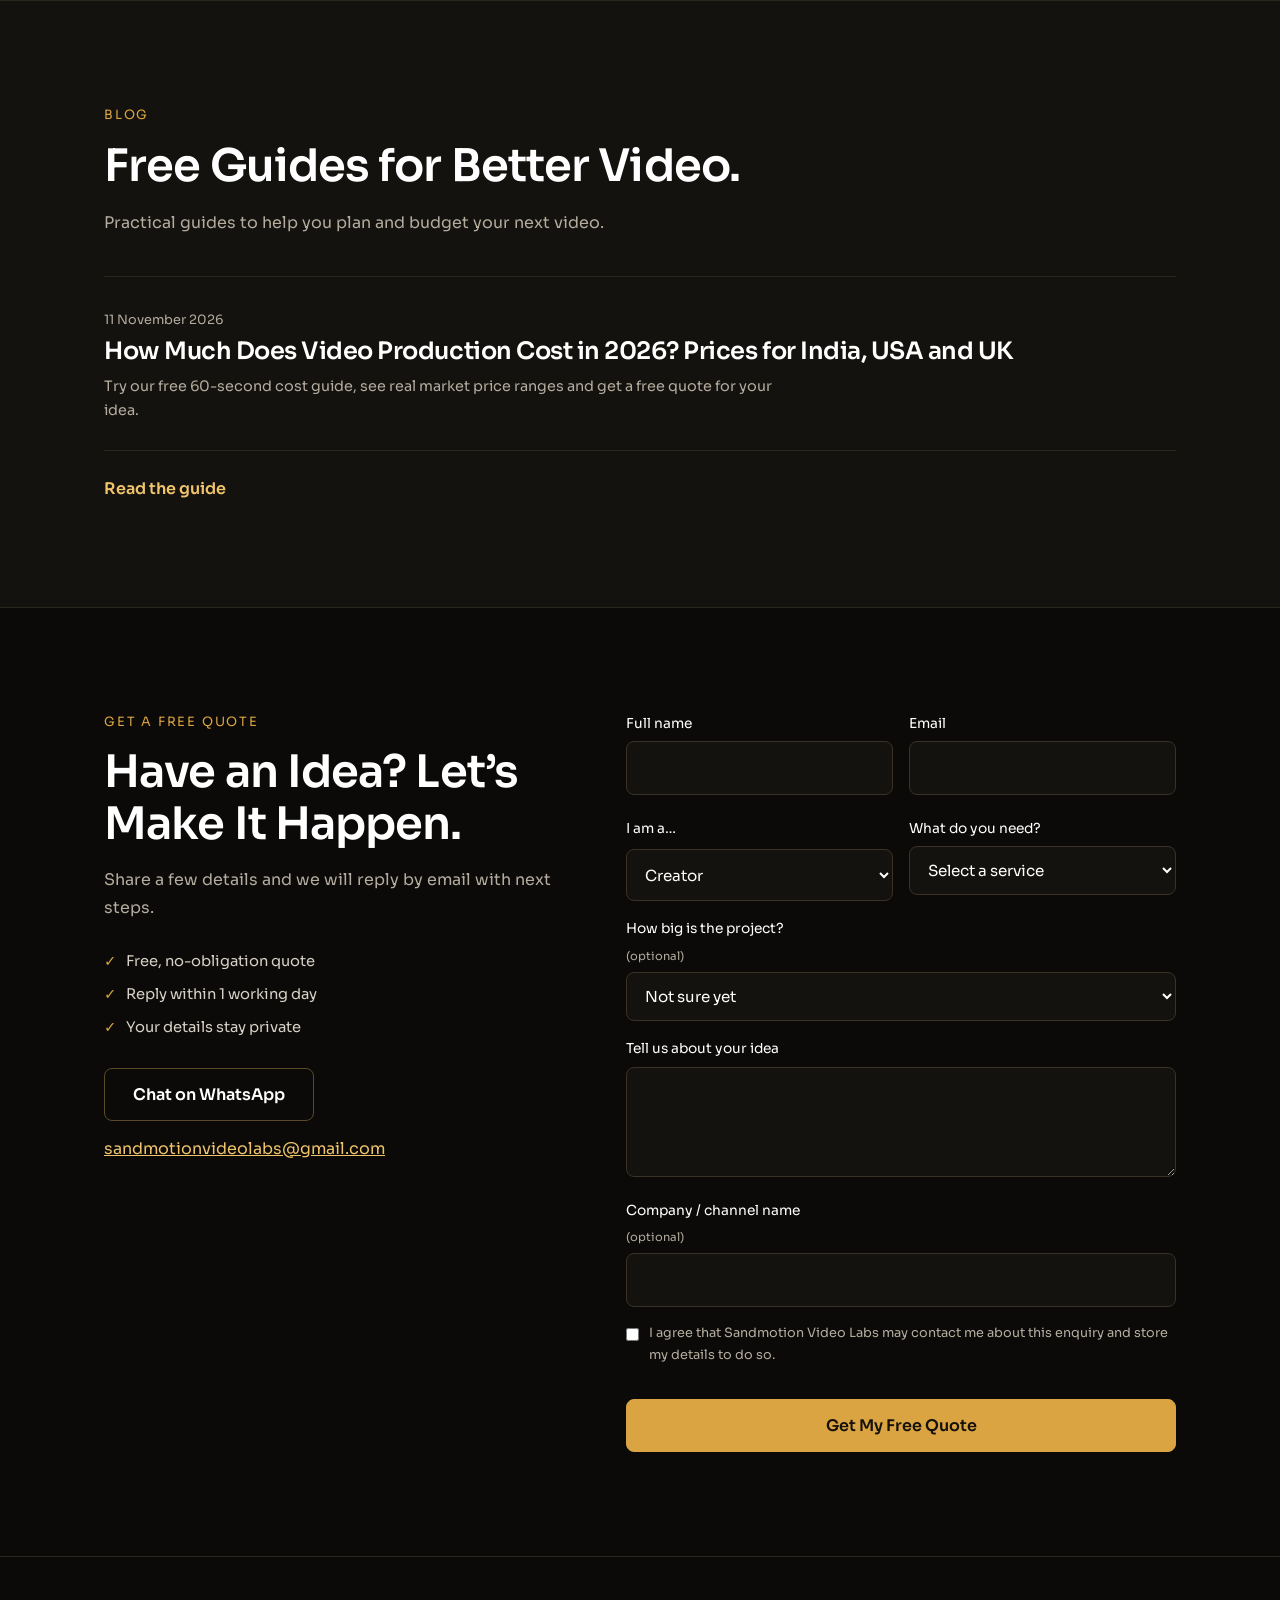
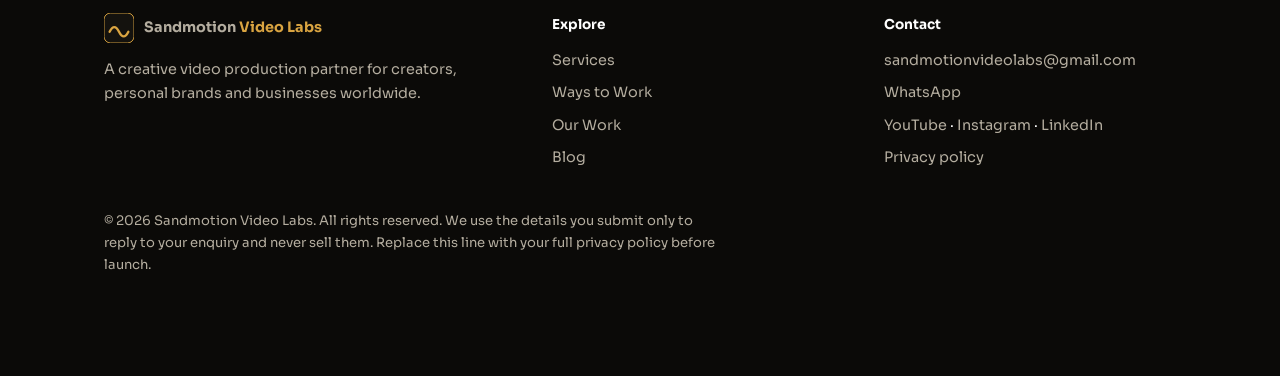
==== commit acb3deeb: "Add files via upload" ====
--- a/index.html
+++ b/index.html
@@ -3,12 +3,12 @@
 <head>
 <meta charset="utf-8">
 <meta name="viewport" content="width=device-width, initial-scale=1">
-<title>Creative Video Production & Editing Partner | Sandmotion Video Labs</title>
-<meta name="description" content="From YouTube videos and social media content to brand films and motion graphics, get a dedicated creative production partner for your ideas.">
+<title>Video Production & Editing Partner for Creators, Brands and Businesses | Sandmotion Video Labs</title>
+<meta name="description" content="From YouTube videos and social media content to brand films and motion graphics, get a dedicated creative production partner. Free, no-obligation quote.">
 <link rel="canonical" href="https://www.sandmotionvideolabs.in/">
 <meta property="og:type" content="website">
 <meta property="og:title" content="Sandmotion Video Labs – From Idea to Creative Video">
-<meta property="og:description" content="Your creative production partner for YouTube creators, personal brands and businesses.">
+<meta property="og:description" content="Your creative production partner for creators, personal brands and businesses worldwide.">
 <meta property="og:image" content="https://www.sandmotionvideolabs.in/og-image.jpg">
 <meta property="og:url" content="https://www.sandmotionvideolabs.in/">
 <meta name="twitter:card" content="summary_large_image">
@@ -17,141 +17,171 @@
 <link rel="preconnect" href="https://fonts.googleapis.com">
 <link rel="preconnect" href="https://fonts.gstatic.com" crossorigin>
 <link href="https://fonts.googleapis.com/css2?family=Sora:wght@300;400;600;700&display=swap" rel="stylesheet">
-<script type="application/ld+json">{"@context":"https://schema.org","@type":"ProfessionalService","name":"Sandmotion Video Labs","description":"Creative video production and editing partner for creators, personal brands and businesses worldwide.","url":"https://www.sandmotionvideolabs.in/","areaServed":"Worldwide"}</script>
+<script type="application/ld+json">{"@context":"https://schema.org","@type":"ProfessionalService","name":"Sandmotion Video Labs","description":"Creative video production and editing partner for creators, personal brands and businesses worldwide.","url":"https://www.sandmotionvideolabs.in/","email":"sandmotionvideolabs@gmail.com","areaServed":"Worldwide"}</script>
+<script type="application/ld+json">{"@context":"https://schema.org","@type":"FAQPage","mainEntity":[
+{"@type":"Question","name":"How much does a video cost?","acceptedAnswer":{"@type":"Answer","text":"It depends on length, style and how much is created from scratch. Tell us your idea and we send a clear quote, free and with no obligation."}},
+{"@type":"Question","name":"How long does a project take?","acceptedAnswer":{"@type":"Answer","text":"Short social videos can often be turned around quickly. Longer or animated projects take more time. We confirm a timeline in your quote."}},
+{"@type":"Question","name":"Do you work with clients outside India?","acceptedAnswer":{"@type":"Answer","text":"Yes. We work remotely with clients worldwide and share drafts through online review links."}},
+{"@type":"Question","name":"How do revisions work?","acceptedAnswer":{"@type":"Answer","text":"Every project includes a set number of revision rounds, agreed before we start."}}]}</script>
 <!-- GA4: replace G-XXXXXXXXXX with your Measurement ID -->
 <script async src="https://www.googletagmanager.com/gtag/js?id=G-XXXXXXXXXX"></script>
 <script>window.dataLayer=window.dataLayer||[];function gtag(){dataLayer.push(arguments)}gtag('js',new Date());gtag('config','G-XXXXXXXXXX');</script>
 <style>
-:root{--bg:#0b0a08;--bg2:#14120e;--line:#2a261d;--text:#fff;--mute:#b4ad9f;--gold:#d9a441;--gold2:#f0c46a;--r:6px;--max:1120px}
+:root{--bg:#0b0a08;--bg2:#14120e;--line:#2a261d;--text:#fff;--mute:#b4ad9f;--gold:#d9a441;--gold2:#f0c46a;--r:8px;--max:1120px}
 *{box-sizing:border-box;margin:0}
 html{scroll-behavior:smooth;scroll-padding-top:76px}
 body{background:var(--bg);color:var(--text);font:400 1rem/1.7 Sora,Inter,system-ui,sans-serif;-webkit-font-smoothing:antialiased}
-a{color:inherit}
+a{color:inherit}ul{padding:0;list-style:none}
 :focus-visible{outline:2px solid var(--gold2);outline-offset:3px}
 .wrap{max-width:var(--max);margin:0 auto;padding:0 24px}
-section{padding:112px 0;position:relative}
+section{padding:104px 0;position:relative}
+.alt{background:var(--bg2);border-block:1px solid var(--line)}
 h1,h2,h3{font-weight:600;line-height:1.15;letter-spacing:-.02em}
-h2{font-size:clamp(1.8rem,4.2vw,3rem);max-width:18ch;margin-bottom:24px}
-p{color:var(--mute);max-width:60ch}
-.btn{display:inline-block;padding:15px 28px;border-radius:var(--r);background:var(--gold);color:#16110a;font-weight:600;text-decoration:none;border:1px solid var(--gold);cursor:pointer;font:inherit;font-weight:600;transition:background .25s,transform .25s}
+h2{font-size:clamp(1.8rem,4vw,2.8rem);max-width:20ch;margin-bottom:16px}
+p{color:var(--mute);max-width:62ch}
+.eyebrow{display:block;color:var(--gold);font-size:.8rem;letter-spacing:.14em;text-transform:uppercase;margin-bottom:14px}
+.btn{display:inline-block;padding:15px 28px;border-radius:var(--r);background:var(--gold);color:#16110a;font:600 1rem Sora,sans-serif;text-decoration:none;border:1px solid var(--gold);cursor:pointer;transition:background .25s,transform .25s;text-align:center}
 .btn:hover{background:var(--gold2);transform:translateY(-2px)}
 .btn.ghost{background:transparent;color:var(--text);border-color:#5a4a28}
 .btn.ghost:hover{border-color:var(--gold);background:rgba(217,164,65,.08)}
+button[disabled]{opacity:.6;cursor:wait}
 /* nav */
-header{position:sticky;top:0;z-index:50;background:rgba(11,10,8,.88);backdrop-filter:blur(10px);border-bottom:1px solid var(--line)}
+header{position:sticky;top:0;z-index:50;background:rgba(11,10,8,.9);backdrop-filter:blur(10px);border-bottom:1px solid var(--line)}
 nav{display:flex;align-items:center;justify-content:space-between;height:68px;gap:16px}
-.logo{display:flex;align-items:center;gap:10px;font-weight:700;text-decoration:none;letter-spacing:-.01em}
-.logo svg{width:30px;height:30px}
-.logo span{color:var(--gold)}
-nav ul{display:flex;gap:30px;list-style:none;padding:0}
-nav ul a{text-decoration:none;color:var(--mute);font-size:.92rem;transition:color .2s}
+.logo{display:flex;align-items:center;gap:10px;font-weight:700;text-decoration:none}
+.logo svg{width:30px;height:30px}.logo span{color:var(--gold)}
+nav ul{display:flex;gap:28px}
+nav ul a{text-decoration:none;color:var(--mute);font-size:.92rem}
 nav ul a:hover{color:var(--text)}
+.navr{display:flex;align-items:center;gap:10px}
 nav .btn{padding:10px 20px;font-size:.9rem}
+#mb{display:none;background:none;border:1px solid #4a3d22;color:var(--text);border-radius:var(--r);padding:9px 14px;font:inherit;font-size:.85rem;cursor:pointer}
 /* hero */
-.hero{min-height:calc(100vh - 68px);display:flex;align-items:center;overflow:hidden;padding:80px 0}
-#sand{position:absolute;inset:0;width:100%;height:100%;z-index:0}
-.hero .wrap{position:relative;z-index:1}
-.tc{font:300 .85rem/1 ui-monospace,Menlo,monospace;color:var(--gold);letter-spacing:.12em;margin-bottom:28px;display:flex;align-items:center;gap:10px}
-.tc i{width:8px;height:8px;border-radius:50%;background:var(--gold);animation:rec 1.6s infinite}
-@keyframes rec{50%{opacity:.2}}
-.hero h1{font-size:clamp(2.6rem,7.5vw,5.6rem);max-width:13ch;font-weight:700}
+.hero{min-height:calc(100vh - 68px);display:flex;align-items:center;overflow:hidden;padding:72px 0 88px}
+.hero video,#sand{position:absolute;inset:0;width:100%;height:100%;z-index:0}
+.hero video{object-fit:cover;opacity:.38}
+.hero .wrap{position:relative;z-index:1;width:100%}
+.hero h1{font-size:clamp(2.5rem,7vw,5.2rem);max-width:13ch;font-weight:700}
 .hero h1 em{font-style:normal;color:var(--gold)}
-.hero .sub{font-size:1.4rem;color:var(--text);margin:28px 0 14px;font-weight:300;max-width:34ch}
-.hero p.lead{margin-bottom:32px}
-.cta{display:flex;flex-wrap:wrap;gap:14px;margin-bottom:36px}
-.proof{display:flex;flex-wrap:wrap;gap:10px 32px;color:var(--text);font-size:.95rem;padding-top:24px;border-top:1px solid var(--line);max-width:640px}
-.proof b{color:var(--gold);font-weight:600}
-.world{margin-top:18px;font-size:.88rem;color:var(--mute)}
-/* value */
-.alt{background:var(--bg2);border-block:1px solid var(--line)}
-.three{display:grid;grid-template-columns:repeat(3,1fr);gap:0;margin-top:48px;border-top:1px solid var(--line)}
-.three div{padding:28px 28px 0 0}
-.three h3{font-size:1.15rem;margin-bottom:8px;color:var(--gold2)}
-.three p{font-size:.95rem}
+.hero .sub{font-size:1.15rem;color:#e6e0d4;margin:24px 0 30px;max-width:46ch}
+.cta{display:flex;flex-wrap:wrap;gap:14px;margin-bottom:34px}
+.iam{font-size:.88rem;color:var(--mute);margin-bottom:10px}
+.chips{display:flex;flex-wrap:wrap;gap:10px}
+.chip{background:rgba(11,10,8,.6);border:1px solid #4a3d22;color:var(--text);border-radius:99px;padding:10px 18px;font:inherit;font-size:.9rem;cursor:pointer;transition:border-color .2s,background .2s}
+.chip:hover{border-color:var(--gold);background:rgba(217,164,65,.12)}
+/* trust */
+.trust{padding:0;border-bottom:1px solid var(--line);background:var(--bg2)}
+.trust ul{display:grid;grid-template-columns:repeat(4,1fr)}
+.trust li{padding:26px 20px;border-left:1px solid var(--line);font-size:.92rem;color:var(--mute)}
+.trust li:first-child{border-left:0;padding-left:0}
+.trust b{display:block;color:var(--text);font-weight:600;font-size:1rem}
 /* services */
-.svc{margin-top:48px}
-.svc article{display:grid;grid-template-columns:minmax(0,1fr) minmax(0,1.2fr);gap:24px;padding:32px 0;border-top:1px solid var(--line);align-items:baseline;transition:padding-left .3s}
-.svc article:last-child{border-bottom:1px solid var(--line)}
-.svc article:hover{padding-left:14px}
-.svc h3{font-size:clamp(1.3rem,2.6vw,1.9rem)}
-.svc p{max-width:none}
-/* who */
-.who{display:flex;flex-wrap:wrap;gap:12px;margin-top:36px;padding:0;list-style:none}
-.who li{border:1px solid #4a3d22;border-radius:99px;padding:11px 22px;color:var(--text);font-size:.95rem}
-/* why */
-.why{display:grid;grid-template-columns:1fr 1fr;gap:64px;align-items:start}
-.why ul{list-style:none;padding:0;display:grid;gap:22px}
-.why li{padding-left:22px;border-left:2px solid var(--gold);color:var(--mute)}
-.why li b{display:block;color:var(--text);font-weight:600}
+.svc{display:grid;grid-template-columns:repeat(3,1fr);gap:1px;background:var(--line);border:1px solid var(--line);margin-top:44px;border-radius:var(--r);overflow:hidden}
+.svc article{background:var(--bg);padding:30px 28px;transition:background .25s}
+.svc article:hover{background:var(--bg2)}
+.svc svg{width:28px;height:28px;stroke:var(--gold);fill:none;stroke-width:1.6;margin-bottom:16px}
+.svc h3{font-size:1.1rem;margin-bottom:8px}
+.svc p{font-size:.92rem}
+/* packages */
+.plans{display:grid;grid-template-columns:repeat(3,1fr);gap:20px;margin-top:44px}
+.plan{border:1px solid var(--line);border-radius:var(--r);padding:32px 28px;background:var(--bg);display:flex;flex-direction:column}
+.plan.feat{border-color:var(--gold)}
+.plan small{color:var(--gold);font-size:.78rem;letter-spacing:.12em;text-transform:uppercase}
+.plan h3{font-size:1.4rem;margin:8px 0 6px}
+.plan>p{font-size:.92rem;margin-bottom:18px}
+.plan ul{display:grid;gap:10px;margin-bottom:26px;font-size:.92rem;color:#d8d2c6;flex:1}
+.plan li{padding-left:22px;position:relative}
+.plan li::before{content:"";position:absolute;left:0;top:.62em;width:10px;height:2px;background:var(--gold)}
+.plan .btn{width:100%}
+.pilot{margin-top:28px;padding:20px 24px;border:1px dashed #5a4a28;border-radius:var(--r);color:#e6e0d4;font-size:.95rem;max-width:none}
+.pilot b{color:var(--gold2)}
+/* work */
+.grid4{display:grid;grid-template-columns:repeat(4,1fr);gap:18px;margin-top:44px}
+.frame{border:1px solid var(--line);border-radius:var(--r);overflow:hidden;background:var(--bg)}
+.scr{aspect-ratio:16/10;position:relative;display:grid;place-items:center;background:linear-gradient(135deg,#1c1710,#0b0a08)}
+.scr::after{content:"";width:46px;height:46px;border-radius:50%;border:1.5px solid var(--gold);background:no-repeat center/40% url("data:image/svg+xml,%3Csvg xmlns='http://www.w3.org/2000/svg' viewBox='0 0 10 10'%3E%3Cpath d='M2 1l7 4-7 4z' fill='%23d9a441'/%3E%3C/svg%3E")}
+.scr video{position:absolute;inset:0;width:100%;height:100%;object-fit:cover;background:#000}
+.tag{position:absolute;left:10px;top:10px;z-index:2;pointer-events:none;font-size:.68rem;background:var(--gold);color:#16110a;padding:3px 8px;border-radius:3px;font-weight:600}
+.frame .t{padding:16px}
+.frame h3{font-size:1rem;margin-bottom:4px}
+.frame p{font-size:.85rem;line-height:1.5}
+.note{margin-top:20px;font-size:.85rem}
 /* process */
-.steps{counter-reset:s;list-style:none;padding:0;margin-top:48px;display:grid;grid-template-columns:repeat(5,1fr);gap:20px}
-.steps li{counter-increment:s;padding-top:22px;border-top:2px solid var(--gold);color:var(--text);font-size:1.02rem}
-.steps li::before{content:counter(s);display:block;color:var(--gold);font:300 .9rem ui-monospace,monospace;margin-bottom:10px}
-/* concepts */
-.grid4{display:grid;grid-template-columns:repeat(4,1fr);gap:18px;margin-top:48px}
-.frame{border:1px solid var(--line);border-radius:var(--r);overflow:hidden;background:var(--bg)}
-.frame .scr{aspect-ratio:16/10;position:relative;display:grid;place-items:center;background:linear-gradient(135deg,#1c1710,#0b0a08)}
-.frame .scr::after{content:"";width:46px;height:46px;border-radius:50%;border:1.5px solid var(--gold);background:no-repeat center/40% url("data:image/svg+xml,%3Csvg xmlns='http://www.w3.org/2000/svg' viewBox='0 0 10 10'%3E%3Cpath d='M2 1l7 4-7 4z' fill='%23d9a441'/%3E%3C/svg%3E")}
-.frame .tag{position:absolute;left:10px;top:10px;font-size:.68rem;background:var(--gold);color:#16110a;padding:3px 8px;border-radius:3px;font-weight:600}
-.frame div.t{padding:16px}
-.frame h3{font-size:1rem;margin-bottom:6px}
-.frame p{font-size:.85rem;line-height:1.5}
-.note{margin-top:22px;font-size:.85rem}
-/* form */
-.contact{display:grid;grid-template-columns:1fr 1.15fr;gap:64px;align-items:start}
-.alt2{display:flex;flex-direction:column;gap:14px;align-items:flex-start;margin-top:28px}
-form{display:grid;gap:18px}
-.row{display:grid;grid-template-columns:1fr 1fr;gap:18px}
-label{display:grid;gap:7px;font-size:.88rem;color:var(--text)}
+.steps{counter-reset:s;display:grid;grid-template-columns:repeat(5,1fr);gap:20px;margin-top:44px}
+.steps li{counter-increment:s;padding-top:20px;border-top:2px solid var(--gold);color:var(--text);font-size:1rem}
+.steps li::before{content:"0" counter(s);display:block;color:var(--gold);font:300 .9rem ui-monospace,monospace;margin-bottom:8px}
+.steps span{display:block;color:var(--mute);font-size:.85rem;margin-top:4px}
+/* faq */
+.faq{max-width:760px;margin-top:36px}
+details{border-top:1px solid var(--line);padding:20px 0}
+details:last-child{border-bottom:1px solid var(--line)}
+summary{cursor:pointer;font-weight:600;list-style:none;display:flex;justify-content:space-between;gap:16px}
+summary::-webkit-details-marker{display:none}
+summary::after{content:"+";color:var(--gold);font-size:1.4rem;line-height:1}
+details[open] summary::after{content:"\2212"}
+details p{margin-top:12px}
+/* blog */
+.posts{display:grid;grid-template-columns:repeat(2,1fr);border-top:1px solid var(--line);margin-top:40px}
+.post{padding:28px 28px 28px 0;border-bottom:1px solid var(--line)}
+.post:nth-child(even){padding:28px 0 28px 28px;border-left:1px solid var(--line)}
+.post time{font-size:.8rem;color:var(--mute)}
+.post h3{font-size:1.15rem;margin:6px 0 8px}
+.post h3 a{text-decoration:none}.post h3 a:hover{color:var(--gold2)}
+.post p{font-size:.9rem}
+.all{display:inline-block;margin-top:24px;color:var(--gold2);text-decoration:none;font-weight:600}
+.all:hover{text-decoration:underline}
+/* contact */
+.contact{display:grid;grid-template-columns:1fr 1.2fr;gap:64px;align-items:start}
+.direct{display:flex;flex-direction:column;gap:14px;align-items:flex-start;margin-top:28px}
+.direct a.mail{color:var(--gold2)}
+.promise{margin-top:28px;display:grid;gap:8px;color:#d8d2c6;font-size:.92rem}
+.promise li{padding-left:22px;position:relative}
+.promise li::before{content:"\2713";position:absolute;left:0;color:var(--gold)}
+form{display:grid;gap:16px}
+.row{display:grid;grid-template-columns:1fr 1fr;gap:16px}
+label{display:grid;gap:6px;font-size:.86rem;color:var(--text)}
 label small{color:var(--mute)}
 input,select,textarea{font:inherit;font-size:.95rem;background:var(--bg2);color:var(--text);border:1px solid #3a3325;border-radius:var(--r);padding:13px 14px;width:100%}
-textarea{min-height:120px;resize:vertical}
+textarea{min-height:110px;resize:vertical}
 input:focus,select:focus,textarea:focus{border-color:var(--gold);outline:none;box-shadow:0 0 0 3px rgba(217,164,65,.2)}
 [aria-invalid="true"]{border-color:#e5736b}
-.err{color:#f08a82;font-size:.8rem;min-height:0}
+.err{color:#f08a82;font-size:.78rem}
 .hp{position:absolute;left:-9999px;height:0;overflow:hidden}
-.consent{display:flex;gap:10px;align-items:flex-start;font-size:.82rem;color:var(--mute)}
-.consent input{width:auto;margin-top:4px;accent-color:var(--gold)}
+.consent{display:flex;gap:10px;align-items:flex-start;font-size:.8rem;color:var(--mute)}
+.consent input{width:auto;margin-top:5px;accent-color:var(--gold)}
 #status{padding:14px 16px;border-radius:var(--r);font-size:.92rem;display:none}
 #status.ok{display:block;background:rgba(217,164,65,.12);border:1px solid var(--gold);color:var(--gold2)}
 #status.bad{display:block;background:rgba(229,115,107,.1);border:1px solid #e5736b;color:#f4a8a2}
-button[disabled]{opacity:.6;cursor:wait}
 /* footer */
 footer{border-top:1px solid var(--line);padding:56px 0 100px;font-size:.9rem}
 .fgrid{display:grid;grid-template-columns:1.4fr 1fr 1fr;gap:40px}
-footer h4{font-size:.85rem;color:var(--text);margin-bottom:12px}
-footer ul{list-style:none;padding:0;display:grid;gap:8px}
-footer a{color:var(--mute);text-decoration:none}
-footer a:hover{color:var(--gold2)}
+footer h4{font-size:.85rem;margin-bottom:12px}
+footer ul{display:grid;gap:8px}
+footer a{color:var(--mute);text-decoration:none}footer a:hover{color:var(--gold2)}
 .copy{margin-top:40px;color:var(--mute);font-size:.82rem}
-.hero video{position:absolute;inset:0;width:100%;height:100%;object-fit:cover;opacity:.38;z-index:0}
-.frame .scr video{position:absolute;inset:0;width:100%;height:100%;object-fit:cover;background:#000}
-.frame .tag{z-index:2;pointer-events:none}
 .wa{position:fixed;right:22px;bottom:22px;z-index:70;display:flex;align-items:center;gap:10px;background:var(--gold);color:#16110a;text-decoration:none;font-weight:600;font-size:.9rem;padding:13px 20px 13px 16px;border-radius:99px;box-shadow:0 8px 24px rgba(0,0,0,.5);transition:transform .25s,background .25s}
 .wa:hover{background:var(--gold2);transform:translateY(-3px)}
 .wa svg{width:22px;height:22px;fill:currentColor}
-@media(max-width:900px){.wa{display:none}}
-/* mobile cta */
 .mcta{display:none}
 @media(max-width:900px){
- nav ul{display:none}
- section{padding:80px 0}
- .three,.why,.contact,.fgrid{grid-template-columns:1fr}
- .three div{padding:24px 0 0}
+ section{padding:76px 0}
+ nav ul{display:none;position:absolute;top:68px;left:0;right:0;flex-direction:column;gap:0;background:var(--bg);border-bottom:1px solid var(--line);padding:8px 24px 16px}
+ nav ul.open{display:flex}
+ nav ul a{display:block;padding:14px 0;font-size:1rem;border-bottom:1px solid var(--line)}
+ #mb{display:block}
+ .trust ul{grid-template-columns:1fr 1fr}.trust li:nth-child(3){border-left:0;padding-left:0}
+ .svc,.plans,.contact,.fgrid,.posts{grid-template-columns:1fr}
+ .post,.post:nth-child(even){padding:24px 0;border-left:0}
  .steps{grid-template-columns:1fr}
- .grid4{grid-template-columns:1fr 1fr}
- .svc article{grid-template-columns:1fr;gap:6px}
- .why,.contact{gap:40px}
+ .contact{gap:40px}
+ .grid4{display:flex;overflow-x:auto;scroll-snap-type:x mandatory;gap:14px;padding-bottom:14px;margin-right:-24px;padding-right:24px}
+ .frame{flex:0 0 72%;scroll-snap-align:start}.scr{aspect-ratio:9/16}
+ .wa{display:none}
  .mcta{display:flex;position:fixed;bottom:0;left:0;right:0;z-index:60;gap:8px;padding:10px 14px calc(10px + env(safe-area-inset-bottom,0px));background:rgba(11,10,8,.94);border-top:1px solid var(--line)}
- .mcta .btn{flex:1;text-align:center;padding:13px 10px;font-size:.9rem}
+ .mcta .btn{flex:1;padding:13px 10px;font-size:.9rem}
 }
-@media(max-width:560px){.grid4,.row{grid-template-columns:1fr}.logo b{display:none}}
+@media(max-width:560px){.row{grid-template-columns:1fr}.logo b{display:none}nav .btn{padding:10px 14px}}
 @media(prefers-reduced-motion:reduce){*{animation:none!important;transition:none!important;scroll-behavior:auto!important}}
-@media(max-width:900px){
- .grid4{display:flex;overflow-x:auto;scroll-snap-type:x mandatory;gap:14px;padding-bottom:14px;margin-right:-24px;padding-right:24px;-webkit-overflow-scrolling:touch}
- .frame{flex:0 0 72%;scroll-snap-align:start}
- .frame .scr{aspect-ratio:9/16}
-}
 </style>
 </head>
 <body>
@@ -163,14 +193,18 @@
     <svg viewBox="0 0 64 64" aria-hidden="true"><rect width="64" height="64" rx="14" fill="#14120e" stroke="#d9a441" stroke-width="2"/><path d="M12 40q10-20 20 0t20 0" stroke="#d9a441" stroke-width="5" fill="none" stroke-linecap="round"/></svg>
     <b>Sandmotion <span>Video Labs</span></b>
    </a>
-   <ul>
+   <ul id="menu">
     <li><a href="#services">Services</a></li>
-    <li><a href="#who">Who We Help</a></li>
+    <li><a href="#packages">Ways to Work</a></li>
+    <li><a href="#work">Our Work</a></li>
     <li><a href="#process">Process</a></li>
-    <li><a href="blog/">Blog</a></li>
+    <li><a href="#blog">Blog</a></li>
     <li><a href="#contact">Contact</a></li>
    </ul>
-   <a class="btn" href="#contact" data-evt="nav_lets_talk">Let's Talk</a>
+   <div class="navr">
+    <a class="btn" href="#contact" data-evt="nav_free_quote">Get a Free Quote</a>
+    <button id="mb" type="button" aria-expanded="false" aria-controls="menu">Menu</button>
+   </div>
   </nav>
  </div>
 </header>
@@ -180,140 +214,174 @@
  <video id="hv" autoplay muted loop playsinline preload="metadata" poster="hero-poster.jpg" aria-hidden="true"><source src="hero.mp4" type="video/mp4"></video>
  <canvas id="sand" aria-hidden="true"></canvas>
  <div class="wrap">
-  <div class="tc" aria-hidden="true"><i></i><span id="tc">00:00:00:00</span></div>
-  <h1 id="h1">You Bring the Idea. We Build the Video.</h1>
-  <p class="sub">Your Creative Team. From First Idea to Final Frame.</p>
-  <p class="lead">Whether you're building a YouTube channel, growing a personal brand, promoting a business or creating content for social media, we're your creative production partner. From concept development and creative direction to professional editing, animation and final delivery, we bring everything together under one roof.</p>
+  <h1 id="h1">You Bring the Idea. We Build the <em>Video.</em></h1>
+  <p class="sub">Creative video production for creators, businesses and brands worldwide. Tell us what you need and get a free, no-obligation quote.</p>
   <div class="cta">
-   <a class="btn" href="#contact" data-evt="hero_start_project">Start Your Project</a>
-   <a class="btn ghost" href="#services">Explore Our Services</a>
-  </div>
-  <div class="proof"><span><b>15+ years</b> of creative experience</span><span>Global collaboration</span><span>End-to-end production</span></div>
-  <p class="world">For creators, entrepreneurs, brands and businesses worldwide.</p>
- </div>
-</section>
-
-<section class="alt" aria-labelledby="h-value">
- <div class="wrap">
-  <h2 id="h-value">More Than an Editing Service. Your Creative Team.</h2>
-  <p>Stop coordinating with multiple freelancers. Work with one creative partner who understands your vision and manages the production journey.</p>
-  <div class="three">
-   <div><h3>One creative partner</h3><p>One point of contact for story, edit, motion and delivery.</p></div>
-   <div><h3>Ideas to finished videos</h3><p>Bring a rough thought. Leave with a polished video.</p></div>
-   <div><h3>Consistent collaboration</h3><p>The same team learns your style and keeps every video on brand.</p></div>
-  </div>
+   <a class="btn" href="#contact" data-evt="hero_free_quote">Get a Free Quote</a>
+   <a class="btn ghost" href="#work">See Our Work</a>
+  </div>
+  <p class="iam">I am a…</p>
+  <div class="chips" role="group" aria-label="Choose what describes you">
+   <button class="chip" type="button" data-type="Creator" data-plan="Monthly videos">YouTuber / Creator</button>
+   <button class="chip" type="button" data-type="Small business" data-plan="One video">Small business</button>
+   <button class="chip" type="button" data-type="Growing brand" data-plan="Monthly videos">Growing brand</button>
+   <button class="chip" type="button" data-type="Agency / Enterprise" data-plan="Large campaign / ongoing">Agency / Enterprise</button>
+  </div>
+ </div>
+</section>
+
+<section class="trust" aria-label="Why clients choose us">
+ <div class="wrap">
+  <ul>
+   <li><b>15+ years</b>of creative experience</li>
+   <li><b>Worldwide</b>remote collaboration</li>
+   <li><b>One partner</b>from idea to delivery</li>
+   <li><b>Free quote</b>reply within 1 working day</li>
+  </ul>
  </div>
 </section>
 
 <section id="services" aria-labelledby="h-svc">
  <div class="wrap">
+  <span class="eyebrow">Services</span>
   <h2 id="h-svc">Everything Your Content Needs.</h2>
+  <p>One team for the whole job, so you do not have to coordinate several freelancers.</p>
   <div class="svc">
-   <article><h3>YouTube Production</h3><p>Long-form, Shorts, intros and storytelling.</p></article>
-   <article><h3>Social Media Videos</h3><p>Instagram Reels, Facebook videos and short-form content.</p></article>
-   <article><h3>Brand &amp; Business Videos</h3><p>Promotional videos, advertisements and product storytelling.</p></article>
-   <article><h3>Creative &amp; Animation</h3><p>Motion graphics, AI-assisted videos, animation and visual effects.</p></article>
-  </div>
- </div>
-</section>
-
-<section id="who" class="alt" aria-labelledby="h-who">
- <div class="wrap">
-  <h2 id="h-who">Built for People with Something to Share.</h2>
-  <ul class="who">
-   <li>YouTube creators and vloggers</li>
-   <li>Entrepreneurs and personal brands</li>
-   <li>Startups and established businesses</li>
-   <li>Coaches, educators and podcasters</li>
-   <li>Marketing teams and agencies</li>
-  </ul>
- </div>
-</section>
-
-<section aria-labelledby="h-why">
- <div class="wrap why">
-  <div>
-   <h2 id="h-why">Creative Thinking Meets Production Experience.</h2>
-   <p>More than 15 years of relevant experience, applied to your content by a team that treats your idea like its own.</p>
-  </div>
-  <ul>
-   <li><b>15+ years of experience</b>Production knowledge you can ask about directly.</li>
-   <li><b>Collaborative approach</b>You stay involved at every stage, without managing every detail.</li>
-   <li><b>Creative problem-solving</b>Tight budget, rough footage or unclear brief: we find the way through.</li>
-   <li><b>End-to-end workflow</b>Concept, edit, animation and delivery under one roof.</li>
-   <li><b>Clear revisions and a small paid pilot</b>Start with one short project to see how we work, with a transparent revision and delivery policy.</li>
-  </ul>
+   <article><svg viewBox="0 0 24 24" aria-hidden="true"><rect x="3" y="5" width="18" height="14" rx="3"/><path d="M10 9l5 3-5 3z"/></svg><h3>YouTube Production</h3><p>Long-form videos, Shorts, intros and storytelling edits.</p></article>
+   <article><svg viewBox="0 0 24 24" aria-hidden="true"><rect x="7" y="2" width="10" height="20" rx="2.5"/><path d="M11 18h2"/></svg><h3>Reels &amp; Social Videos</h3><p>Instagram, Facebook and short-form content with captions.</p></article>
+   <article><svg viewBox="0 0 24 24" aria-hidden="true"><path d="M4 20V10l8-6 8 6v10z"/><path d="M10 20v-6h4v6"/></svg><h3>Brand &amp; Business Videos</h3><p>Promotional films, ads and product stories.</p></article>
+   <article><svg viewBox="0 0 24 24" aria-hidden="true"><rect x="9" y="3" width="6" height="11" rx="3"/><path d="M5 11a7 7 0 0 0 14 0M12 18v3"/></svg><h3>Podcasts &amp; Interviews</h3><p>Clean edits, highlights and clips for every episode.</p></article>
+   <article><svg viewBox="0 0 24 24" aria-hidden="true"><path d="M3 17q4-12 9 0t9 0"/></svg><h3>Motion Graphics &amp; Animation</h3><p>Animated explainers, titles, logos and visual effects.</p></article>
+   <article><svg viewBox="0 0 24 24" aria-hidden="true"><path d="M12 3l2 5 5 2-5 2-2 5-2-5-5-2 5-2z"/></svg><h3>AI-Assisted Videos</h3><p>Modern tools used with human creative direction.</p></article>
+  </div>
+ </div>
+</section>
+
+<section id="packages" class="alt" aria-labelledby="h-pk">
+ <div class="wrap">
+  <span class="eyebrow">Ways to work with us</span>
+  <h2 id="h-pk">Start Small. Grow When You’re Ready.</h2>
+  <p>Whether you need one video or a regular creative team, there is a simple way to begin.</p>
+  <div class="plans">
+   <div class="plan">
+    <small>For one-off needs</small><h3>Single Video</h3>
+    <p>Ideal for creators and small businesses with a clear project.</p>
+    <ul><li>Editing, captions and music</li><li>Revision rounds agreed upfront</li><li>Fast, simple start</li></ul>
+    <button class="btn ghost" type="button" data-type="Small business" data-plan="One video">Get a Quote</button>
+   </div>
+   <div class="plan feat">
+    <small>For steady content</small><h3>Monthly Creative Partner</h3>
+    <p>Best for YouTubers, personal brands and growing businesses.</p>
+    <ul><li>Regular videos every month</li><li>Shorts and Reels from long videos</li><li>One contact and a consistent style</li></ul>
+    <button class="btn" type="button" data-type="Creator" data-plan="Monthly videos">Get a Quote</button>
+   </div>
+   <div class="plan">
+    <small>For bigger goals</small><h3>Campaign &amp; Custom</h3>
+    <p>For brands, agencies and companies with larger or ongoing projects.</p>
+    <ul><li>Concept to final delivery</li><li>Motion graphics and animation</li><li>Scoped together in a short call</li></ul>
+    <button class="btn ghost" type="button" data-type="Agency / Enterprise" data-plan="Large campaign / ongoing">Talk to Us</button>
+   </div>
+  </div>
+  <p class="pilot"><b>Not sure yet?</b> Start with a small paid pilot project. It is a low-risk way to see how we work before you decide.</p>
+ </div>
+</section>
+
+<section id="work" aria-labelledby="h-work">
+ <div class="wrap">
+  <span class="eyebrow">Our work</span>
+  <h2 id="h-work">See What Your Ideas Could Become.</h2>
+  <p>Original concept demonstrations that show our approach. Client projects will appear here as we complete them.</p>
+  <div class="grid4">
+   <div class="frame"><div class="scr" data-video="concept-1"><span class="tag">Creative Concept / Spec Work</span></div><div class="t"><h3>Personal brand edit</h3><p>Captions and pacing for creator-led videos.</p></div></div>
+   <div class="frame"><div class="scr" data-video="concept-2"><span class="tag">Creative Concept / Spec Work</span></div><div class="t"><h3>Cinematic product ad</h3><p>Light, rhythm and sound that feel premium.</p></div></div>
+   <div class="frame"><div class="scr" data-video="concept-3"><span class="tag">Creative Concept / Spec Work</span></div><div class="t"><h3>YouTube plus Shorts</h3><p>One long video turned into short clips.</p></div></div>
+   <div class="frame"><div class="scr" data-video="concept-4"><span class="tag">Creative Concept / Spec Work</span></div><div class="t"><h3>Animated promo</h3><p>Motion graphics that explain an offer fast.</p></div></div>
+  </div>
+  <p class="note">These are original concepts made for demonstration. They are not client projects.</p>
  </div>
 </section>
 
 <section id="process" class="alt" aria-labelledby="h-proc">
  <div class="wrap">
-  <h2 id="h-proc">A Simple Process. From Your Idea to Final Video.</h2>
+  <span class="eyebrow">How it works</span>
+  <h2 id="h-proc">A Simple Process, From Idea to Final Video.</h2>
   <ol class="steps">
-   <li>Share your idea</li>
-   <li>We understand your vision</li>
-   <li>We plan and create</li>
-   <li>You review and give feedback</li>
-   <li>We deliver your final videos</li>
+   <li>Share your idea<span>A short message is enough.</span></li>
+   <li>Get your quote<span>Clear scope, timeline and price.</span></li>
+   <li>We plan and create<span>Story, edit, motion and sound.</span></li>
+   <li>You review<span>Simple feedback, agreed revisions.</span></li>
+   <li>We deliver<span>Final files in every format you need.</span></li>
   </ol>
  </div>
 </section>
 
-<section id="work" aria-labelledby="h-work">
- <div class="wrap">
-  <h2 id="h-work">See What Your Ideas Could Become.</h2>
-  <p>Concept demonstrations that show our approach. Replace each frame with your own original sample video.</p>
-  <div class="grid4">
-   <div class="frame"><div class="scr" data-video="concept-1"><span class="tag">Creative Concept / Spec Work</span></div><div class="t"><h3>Personal brand talking-head edit</h3><p>Clean cuts, captions and pacing for a creator-led video.</p></div></div>
-   <div class="frame"><div class="scr" data-video="concept-2"><span class="tag">Creative Concept / Spec Work</span></div><div class="t"><h3>Cinematic product advertisement</h3><p>Lighting, rhythm and sound that make a product feel premium.</p></div></div>
-   <div class="frame"><div class="scr" data-video="concept-3"><span class="tag">Creative Concept / Spec Work</span></div><div class="t"><h3>YouTube video with short-form repurposing</h3><p>One long video, cut into Shorts and Reels.</p></div></div>
-   <div class="frame"><div class="scr" data-video="concept-4"><span class="tag">Creative Concept / Spec Work</span></div><div class="t"><h3>Animated promotional video</h3><p>Motion graphics that explain an offer in seconds.</p></div></div>
-  </div>
-  <p class="note">These are original concepts made for demonstration. They are not client projects.</p>
- </div>
-</section>
-
-<section id="contact" class="alt" aria-labelledby="h-contact">
+<section aria-labelledby="h-faq">
+ <div class="wrap">
+  <span class="eyebrow">Questions</span>
+  <h2 id="h-faq">Good Questions, Straight Answers.</h2>
+  <div class="faq">
+   <details><summary>How much does a video cost?</summary><p>It depends on length, style and how much is created from scratch. Tell us your idea and we send a clear quote, free and with no obligation.</p></details>
+   <details><summary>How long does a project take?</summary><p>Short social videos can often be turned around quickly. Longer or animated projects take more time. We confirm a timeline in your quote.</p></details>
+   <details><summary>Do you work with clients outside India?</summary><p>Yes. We work remotely with clients worldwide and share drafts through online review links.</p></details>
+   <details><summary>How do revisions work?</summary><p>Every project includes a set number of revision rounds, agreed before we start, so there are no surprises.</p></details>
+   <details><summary>What do I need to provide?</summary><p>Just your idea. If you have footage, brand files or references, send them along. If not, we can help plan it.</p></details>
+   <details><summary>Can you handle bigger projects?</summary><p>Yes. We work with individual creators, small businesses, growing brands and agencies. Larger or ongoing projects are scoped together in a short call.</p></details>
+  </div>
+ </div>
+</section>
+
+<section id="blog" class="alt" aria-labelledby="h-blog">
+ <div class="wrap">
+  <span class="eyebrow">Blog</span>
+  <h2 id="h-blog">Free Guides for Better Video.</h2>
+  <p>Practical guides to help you plan and budget your next video.</p>
+  <div class="posts" style="grid-template-columns:1fr"><article class="post"><time datetime="2026-11-11">11 November 2026</time><h3 style="font-size:1.5rem"><a href="blog/video-production-cost-2026.html">How Much Does Video Production Cost in 2026? Prices for India, USA and UK</a></h3><p>Try our free 60-second cost guide, see real market price ranges and get a free quote for your idea.</p></article></div>
+  <a class="all" href="blog/video-production-cost-2026.html">Read the guide</a>
+ </div>
+</section>
+
+<section id="contact" aria-labelledby="h-contact">
  <div class="wrap contact">
   <div>
-   <h2 id="h-contact">Have an Idea? Let's Make It Happen.</h2>
-   <p>Tell us what you want to create. We reply by email, usually within one working day.</p>
-   <div class="alt2">
-    <a class="btn ghost" id="wa-main" href="https://wa.me/918208072906?text=Hi%20Sandmotion%20Video%20Labs%2C%20I%27d%20like%20to%20discuss%20a%20video%20project." target="_blank" rel="noopener" data-evt="whatsapp_click">Chat on WhatsApp</a>
-    <a href="mailto:sandmotionvideolabs@gmail.com" style="color:var(--gold2)">sandmotionvideolabs@gmail.com</a>
-   </div>
-  </div>
-  <form id="lead" action="https://script.google.com/macros/s/AKfycbyHyOMPN_9S3O_PuTJF0UpmjkmyXj3_HYdzdDP7L8fiJfaxr_9HZRWWFKJE_3Ao8MlD/exec" method="POST" novalidate>
+   <span class="eyebrow">Get a free quote</span>
+   <h2 id="h-contact">Have an Idea? Let’s Make It Happen.</h2>
+   <p>Share a few details and we will reply by email with next steps.</p>
+   <ul class="promise"><li>Free, no-obligation quote</li><li>Reply within 1 working day</li><li>Your details stay private</li></ul>
+   <div class="direct">
+    <a class="btn ghost" href="https://wa.me/918208072906?text=Hi%20Sandmotion%20Video%20Labs%2C%20I%27d%20like%20to%20discuss%20a%20video%20project." target="_blank" rel="noopener" data-evt="whatsapp_click">Chat on WhatsApp</a>
+    <a class="mail" href="mailto:sandmotionvideolabs@gmail.com">sandmotionvideolabs@gmail.com</a>
+   </div>
+  </div>
+  <form id="lead" action="PASTE_APPS_SCRIPT_URL" method="POST" novalidate>
    <div class="row">
     <label>Full name<input name="name" autocomplete="name" required><span class="err"></span></label>
-    <label>Business email<input name="email" type="email" autocomplete="email" required><span class="err"></span></label>
-   </div>
-   <label>Company / channel name <small>(optional)</small><input name="company" autocomplete="organization"></label>
-   <label>What do you need?
-    <select name="service" required>
-     <option value="">Select a service</option>
-     <option>YouTube video editing</option>
-     <option>Instagram / Facebook Reels</option>
-     <option>Personal brand videos</option>
-     <option>Business promotional videos</option>
-     <option>Podcast editing</option>
-     <option>Animation / Motion graphics</option>
-     <option>Complete creative partnership</option>
-     <option>Other</option>
-    </select><span class="err"></span>
-   </label>
-   <label>Tell us about your project<textarea name="message" required></textarea><span class="err"></span></label>
-   <label>Estimated monthly budget <small>(optional)</small>
+    <label>Email<input name="email" type="email" autocomplete="email" required><span class="err"></span></label>
+   </div>
+   <div class="row">
+    <label>I am a…
+     <select name="ctype">
+      <option>Creator</option><option>Small business</option><option>Growing brand</option><option>Agency / Enterprise</option><option>Other</option>
+     </select>
+    </label>
+    <label>What do you need?
+     <select name="service" required>
+      <option value="">Select a service</option>
+      <option>YouTube video editing</option><option>Instagram / Facebook Reels</option><option>Personal brand videos</option><option>Business promotional videos</option><option>Podcast editing</option><option>Animation / Motion graphics</option><option>Complete creative partnership</option><option>Other</option>
+     </select><span class="err"></span>
+    </label>
+   </div>
+   <label>How big is the project? <small>(optional)</small>
     <select name="budget">
-     <option value="">Prefer to discuss</option>
-     <!-- Edit these ranges once pricing is final -->
-     <option>Budget range 1</option><option>Budget range 2</option><option>Budget range 3</option><option>Budget range 4</option>
+     <option value="">Not sure yet</option>
+     <option>One video</option><option>Monthly videos</option><option>Large campaign / ongoing</option>
     </select>
    </label>
+   <label>Tell us about your idea<textarea name="message" required></textarea><span class="err"></span></label>
+   <label>Company / channel name <small>(optional)</small><input name="company" autocomplete="organization"></label>
    <div class="hp" aria-hidden="true"><label>Leave empty<input name="website" tabindex="-1" autocomplete="off"></label></div>
-   <label class="consent"><input type="checkbox" name="consent" required><span>I agree that Sandmotion Video Labs may contact me about this enquiry and store my details as described in the <a href="#privacy" style="color:var(--gold2)">privacy policy</a>.</span></label>
+   <label class="consent"><input type="checkbox" name="consent" required><span>I agree that Sandmotion Video Labs may contact me about this enquiry and store my details to do so.</span></label>
    <span class="err" id="consent-err"></span>
-   <button class="btn" type="submit" id="send">Start Your Project</button>
+   <button class="btn" type="submit" id="send">Get My Free Quote</button>
    <div id="status" role="status" aria-live="polite"></div>
   </form>
  </div>
@@ -326,104 +394,100 @@
    <a class="logo" href="#top"><svg viewBox="0 0 64 64" aria-hidden="true"><rect width="64" height="64" rx="14" fill="#14120e" stroke="#d9a441" stroke-width="2"/><path d="M12 40q10-20 20 0t20 0" stroke="#d9a441" stroke-width="5" fill="none" stroke-linecap="round"/></svg><b>Sandmotion <span>Video Labs</span></b></a>
    <p style="margin-top:14px;font-size:.9rem">A creative video production partner for creators, personal brands and businesses worldwide.</p>
   </div>
-  <div>
-   <h4>Services</h4>
-   <ul><li><a href="#services">YouTube Production</a></li><li><a href="#services">Social Media Videos</a></li><li><a href="#services">Brand &amp; Business Videos</a></li><li><a href="#services">Creative &amp; Animation</a></li></ul>
-  </div>
-  <div>
-   <h4>Contact</h4>
-   <ul>
-    <li><a href="mailto:sandmotionvideolabs@gmail.com">sandmotionvideolabs@gmail.com</a></li>
-    <li><a href="https://wa.me/918208072906" target="_blank" rel="noopener" data-evt="whatsapp_click">WhatsApp</a></li>
-    <li><a href="#" rel="noopener">YouTube</a> · <a href="#" rel="noopener">Instagram</a> · <a href="#" rel="noopener">LinkedIn</a></li>
-    <li><a href="blog/">Blog</a></li>
-    <li><a href="#privacy">Privacy policy</a></li>
-   </ul>
-  </div>
- </div>
- <div class="wrap">
-  <p class="copy" id="privacy">&copy; <span id="yr">2026</span> Sandmotion Video Labs. All rights reserved. Privacy: we use the details you submit only to reply to your enquiry and never sell them. Replace this line with your full privacy policy page before launch.</p>
- </div>
+  <div><h4>Explore</h4><ul><li><a href="#services">Services</a></li><li><a href="#packages">Ways to Work</a></li><li><a href="#work">Our Work</a></li><li><a href="#blog">Blog</a></li></ul></div>
+  <div><h4>Contact</h4><ul>
+   <li><a href="mailto:sandmotionvideolabs@gmail.com">sandmotionvideolabs@gmail.com</a></li>
+   <li><a href="https://wa.me/918208072906" target="_blank" rel="noopener" data-evt="whatsapp_click">WhatsApp</a></li>
+   <li><a href="#" rel="noopener">YouTube</a> · <a href="#" rel="noopener">Instagram</a> · <a href="#" rel="noopener">LinkedIn</a></li>
+   <li><a href="#privacy">Privacy policy</a></li></ul></div>
+ </div>
+ <div class="wrap"><p class="copy" id="privacy">&copy; <span id="yr">2026</span> Sandmotion Video Labs. All rights reserved. We use the details you submit only to reply to your enquiry and never sell them. Replace this line with your full privacy policy before launch.</p></div>
 </footer>
 
 <a class="wa" href="https://wa.me/918208072906?text=Hi%20Sandmotion%20Video%20Labs%2C%20I%27d%20like%20to%20discuss%20a%20video%20project." target="_blank" rel="noopener" data-evt="whatsapp_click" aria-label="Chat on WhatsApp"><svg viewBox="0 0 24 24" aria-hidden="true"><path d="M4 3h16a2 2 0 0 1 2 2v11a2 2 0 0 1-2 2H9l-5 4v-4H4a2 2 0 0 1-2-2V5a2 2 0 0 1 2-2z"/></svg>WhatsApp</a>
-<div class="mcta"><a class="btn" href="#contact" data-evt="mobile_start_project">Start Your Project</a><a class="btn ghost" href="https://wa.me/918208072906" target="_blank" rel="noopener" data-evt="whatsapp_click">WhatsApp</a></div>
+<div class="mcta"><a class="btn" href="#contact" data-evt="mobile_free_quote">Get a Free Quote</a><a class="btn ghost" href="https://wa.me/918208072906" target="_blank" rel="noopener" data-evt="whatsapp_click">WhatsApp</a></div>
 
 <script>
-// timecode
-(function(){var el=document.getElementById('tc'),t=0,p=function(n){return String(n).padStart(2,'0')};
-setInterval(function(){t++;var f=t%24,s=Math.floor(t/24)%60,m=Math.floor(t/1440)%60;el.textContent='00:'+p(m)+':'+p(s)+':'+p(f)},42)})();
 document.getElementById('yr').textContent=new Date().getFullYear();
-
-// drifting gold sand (decorative)
+function track(n,p){if(window.gtag)gtag('event',n,p||{})}
+document.addEventListener('click',function(e){var a=e.target.closest('[data-evt]');if(a)track(a.dataset.evt)});
+
+// mobile menu
+(function(){var b=document.getElementById('mb'),m=document.getElementById('menu');
+ b.addEventListener('click',function(){var o=m.classList.toggle('open');b.setAttribute('aria-expanded',o)});
+ m.addEventListener('click',function(e){if(e.target.tagName==='A'){m.classList.remove('open');b.setAttribute('aria-expanded','false')}})})();
+
+// gold sand (decorative)
 (function(){
- var c=document.getElementById('sand'),x=c.getContext('2d'),w,h,P=[],n=90;
+ var c=document.getElementById('sand'),x=c.getContext('2d'),w,h,P=[],n=70;
  if(matchMedia('(prefers-reduced-motion: reduce)').matches)return;
  function size(){w=c.width=c.offsetWidth;h=c.height=c.offsetHeight}
  size();addEventListener('resize',size);
- for(var i=0;i<n;i++)P.push({x:Math.random(),y:Math.random(),r:Math.random()*1.6+.4,v:Math.random()*.0006+.0002,a:Math.random()*.5+.15,ph:Math.random()*6.28});
- (function draw(){
-  x.clearRect(0,0,w,h);
-  P.forEach(function(p){
-   p.x+=p.v;p.ph+=.01;if(p.x>1.02){p.x=-.02;p.y=Math.random()}
-   var yy=p.y*h+Math.sin(p.ph+p.x*6)*26;
-   x.fillStyle='rgba(217,164,65,'+p.a+')';
-   x.beginPath();x.arc(p.x*w,yy,p.r,0,6.28);x.fill();
-  });
-  requestAnimationFrame(draw)
- })();
+ for(var i=0;i<n;i++)P.push({x:Math.random(),y:Math.random(),r:Math.random()*1.5+.4,v:Math.random()*.0005+.0002,a:Math.random()*.5+.15,ph:Math.random()*6.28});
+ (function draw(){x.clearRect(0,0,w,h);
+  P.forEach(function(p){p.x+=p.v;p.ph+=.01;if(p.x>1.02){p.x=-.02;p.y=Math.random()}
+   x.fillStyle='rgba(217,164,65,'+p.a+')';x.beginPath();x.arc(p.x*w,p.y*h+Math.sin(p.ph+p.x*6)*24,p.r,0,6.28);x.fill()});
+  requestAnimationFrame(draw)})();
 })();
 
-
-// videos: hero + concept clips load only if the files exist
+// videos (hero + concepts load only if files exist; portrait versions on phones)
 (function(){
  var hv=document.getElementById('hv'),mob=matchMedia('(max-width:900px)').matches;
- if(hv&&mob){hv.poster='hero-m.jpg';hv.querySelector('source').src='hero-m.mp4';hv.load()}
- if(hv){hv.querySelector('source').addEventListener('error',function(){hv.remove()});
-  if(matchMedia('(prefers-reduced-motion: reduce)').matches){hv.removeAttribute('autoplay');hv.pause()}}
+ if(mob){hv.poster='hero-m.jpg';hv.querySelector('source').src='hero-m.mp4';hv.load()}
+ hv.querySelector('source').addEventListener('error',function(){hv.remove()});
+ if(matchMedia('(prefers-reduced-motion: reduce)').matches){hv.removeAttribute('autoplay');hv.pause()}
  document.querySelectorAll('.scr[data-video]').forEach(function(box){
   var n=box.dataset.video,v=document.createElement('video');
-  v.controls=true;v.preload='metadata';v.playsInline=true;if(mob)n=n+'-m';v.poster=n+'.jpg';
+  if(mob)n=n+'-m';
+  v.controls=true;v.preload='metadata';v.playsInline=true;v.poster=n+'.jpg';
   v.setAttribute('aria-label','Creative concept video');
   v.innerHTML='<source src="'+n+'.mp4" type="video/mp4">';
   v.querySelector('source').addEventListener('error',function(){v.remove()});
   v.addEventListener('play',function(){track('concept_video_play',{video:n.replace('-m','')})});
-  box.appendChild(v);
- });
+  box.appendChild(v)});
 })();
 
-// analytics events
-function track(name,params){if(window.gtag)gtag('event',name,params||{})}
-document.addEventListener('click',function(e){var a=e.target.closest('[data-evt]');if(a)track(a.dataset.evt)});
+// quick-pick buttons: set client type and project size, then jump to the form
+(function(){
+ var f=document.getElementById('lead');
+ document.querySelectorAll('[data-type]').forEach(function(b){
+  b.addEventListener('click',function(){
+   f.elements.ctype.value=b.dataset.type;f.elements.budget.value=b.dataset.plan;
+   track('select_client_type',{type:b.dataset.type});
+   document.getElementById('contact').scrollIntoView({behavior:'smooth'});
+   setTimeout(function(){f.elements.name.focus({preventScroll:true})},500)})});
+})();
 
 // form
 (function(){
  var f=document.getElementById('lead'),st=document.getElementById('status'),btn=document.getElementById('send');
  var re=/^[^\s@]+@[^\s@]+\.[^\s@]{2,}$/;
- function setErr(el,msg){var s=el.closest('label')&&el.closest('label').querySelector('.err');if(s)s.textContent=msg;el.setAttribute('aria-invalid',msg?'true':'false')}
+ function setErr(el,msg){var s=el.closest('label').querySelector('.err');if(s)s.textContent=msg;el.setAttribute('aria-invalid',msg?'true':'false')}
  function valid(){
   var ok=true,d=f.elements;
-  [['name','Enter your name.'],['service','Choose what you need.'],['message','Tell us a little about your project.']].forEach(function(k){
+  [['name','Please enter your name.'],['service','Please choose what you need.'],['message','Please tell us a little about your idea.']].forEach(function(k){
    var bad=!d[k[0]].value.trim();setErr(d[k[0]],bad?k[1]:'');if(bad)ok=false});
-  var badE=!re.test(d.email.value.trim());setErr(d.email,badE?'Enter a valid email address.':'');if(badE)ok=false;
+  var be=!re.test(d.email.value.trim());setErr(d.email,be?'Please enter a valid email address.':'');if(be)ok=false;
   var ce=document.getElementById('consent-err');ce.textContent=d.consent.checked?'':'Please tick the consent box to continue.';if(!d.consent.checked)ok=false;
   return ok}
  f.addEventListener('submit',function(e){
   e.preventDefault();st.className='';st.textContent='';
   if(!valid()){var b=f.querySelector('[aria-invalid="true"]');if(b)b.focus();return}
-  if(f.elements.website.value){return} // honeypot: bots only
+  if(f.elements.website.value)return;
   if(!/^https:\/\/script\.google\.com\//.test(f.action)){st.className='bad';st.textContent='The form is not connected yet. Please use WhatsApp or email for now.';return}
+  var d=f.elements,fd=new FormData();
+  fd.append('name',d.name.value.trim());fd.append('email',d.email.value.trim());fd.append('company',d.company.value.trim());
+  fd.append('service',d.service.value);fd.append('budget',d.budget.value);fd.append('consent','on');fd.append('website','');
+  fd.append('message','[Client type: '+d.ctype.value+'] '+d.message.value.trim());
   btn.disabled=true;btn.textContent='Sending...';
-  fetch(f.action,{method:'POST',body:new FormData(f)})
-   .then(function(r){return r.json()})
+  fetch(f.action,{method:'POST',body:fd}).then(function(r){return r.json()})
    .then(function(r){if(!r||r.result!=='success')throw new Error('fail');
     st.className='ok';st.textContent='Thank you. Your enquiry has been received and we will reply by email soon.';
-    track('generate_lead',{form:'project_enquiry',service:f.elements.service.value});f.reset()})
+    track('generate_lead',{form:'project_enquiry',service:d.service.value,client_type:d.ctype.value});f.reset()})
    .catch(function(){st.className='bad';st.textContent='Your enquiry was not sent. Please try again, or message us on WhatsApp or email.';track('form_error')})
-   .finally(function(){btn.disabled=false;btn.textContent='Start Your Project'})
+   .finally(function(){btn.disabled=false;btn.textContent='Get My Free Quote'})
  });
 })();
 </script>
-<noscript><style>#sand,.tc{display:none}</style></noscript>
 </body>
 </html>
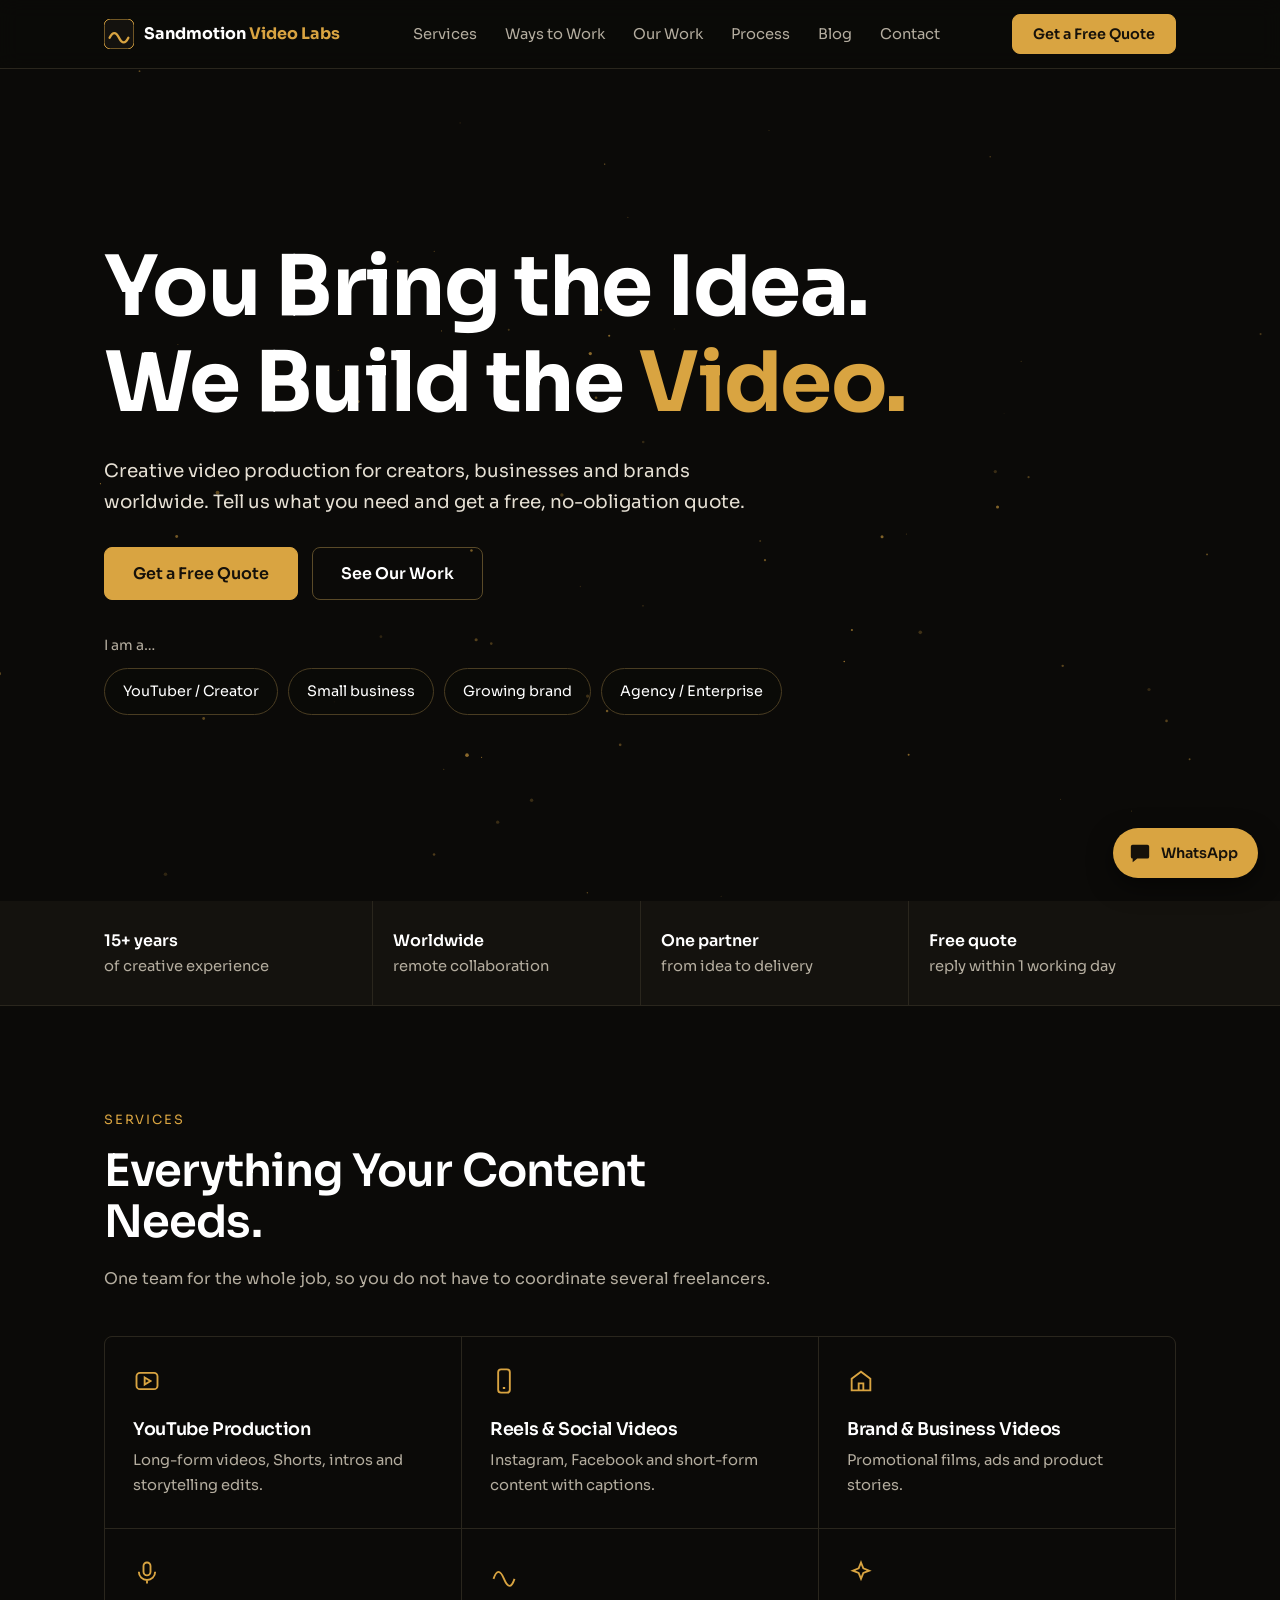
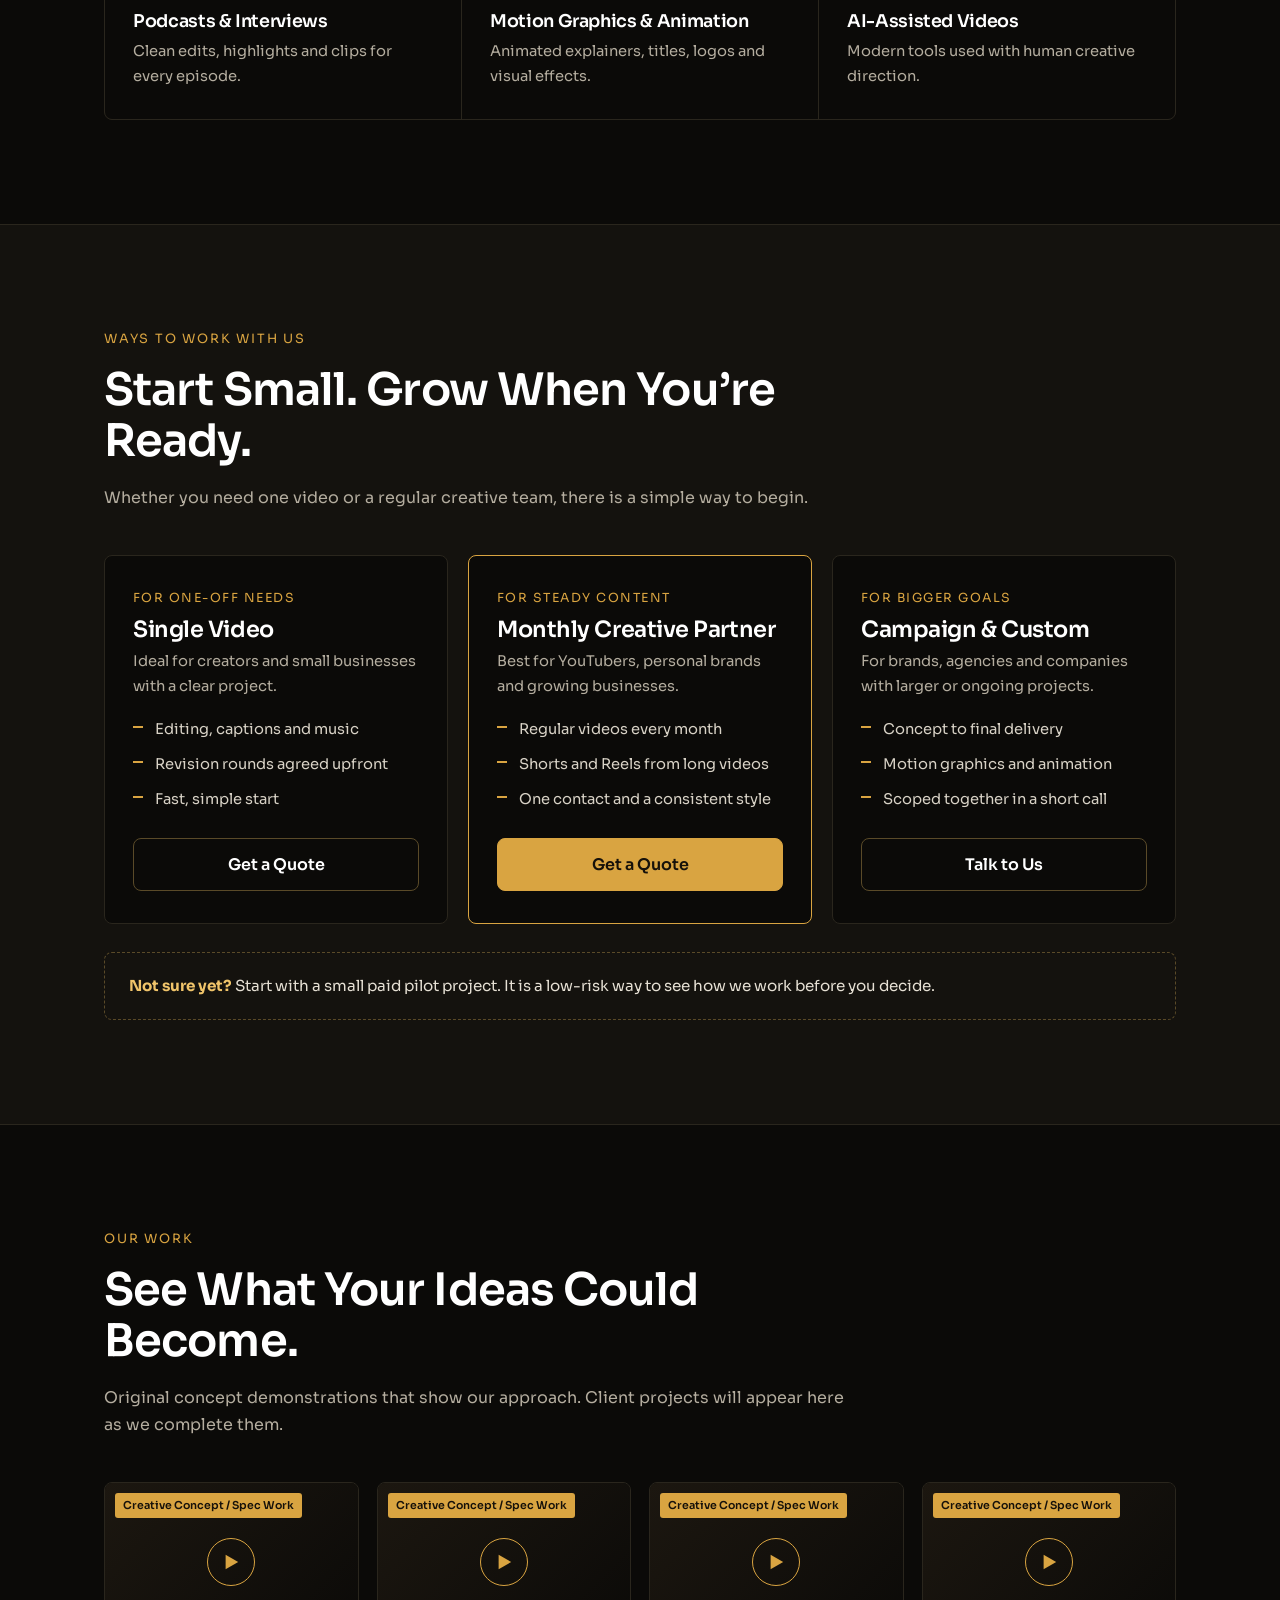
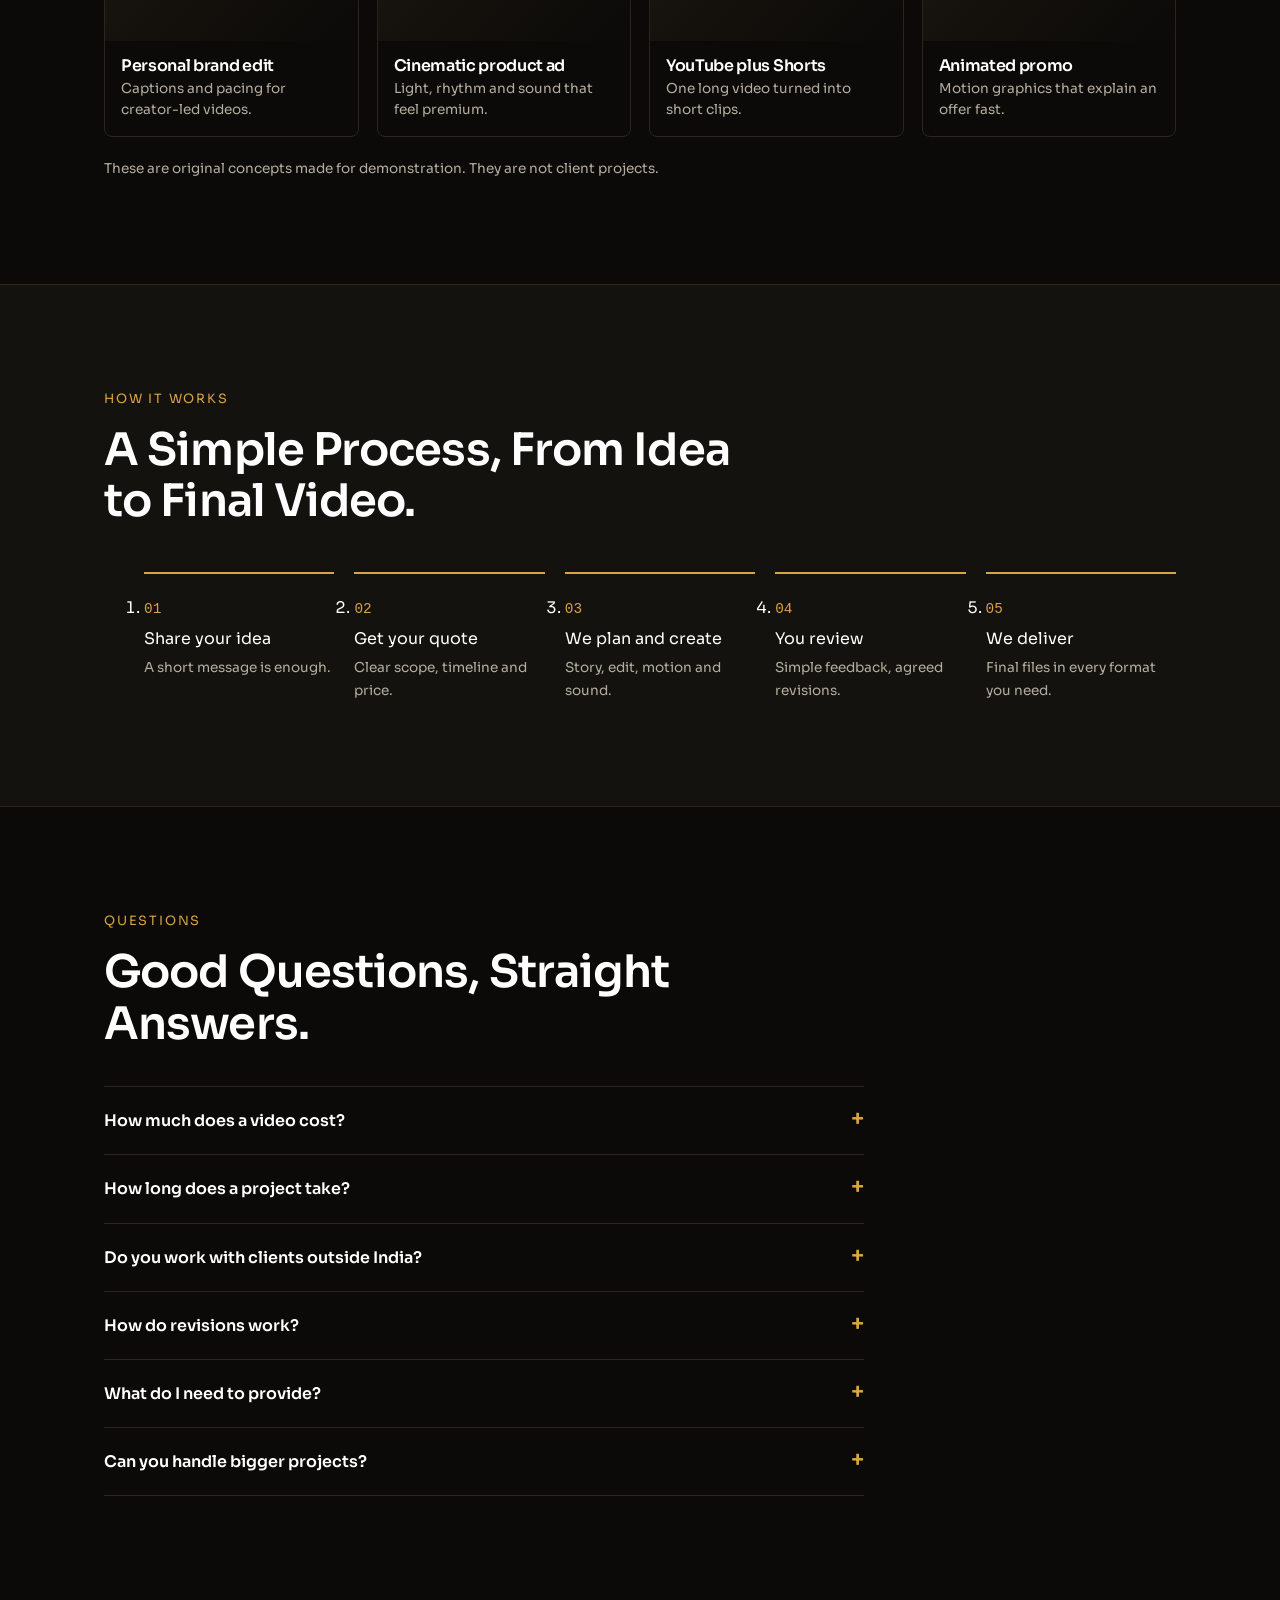
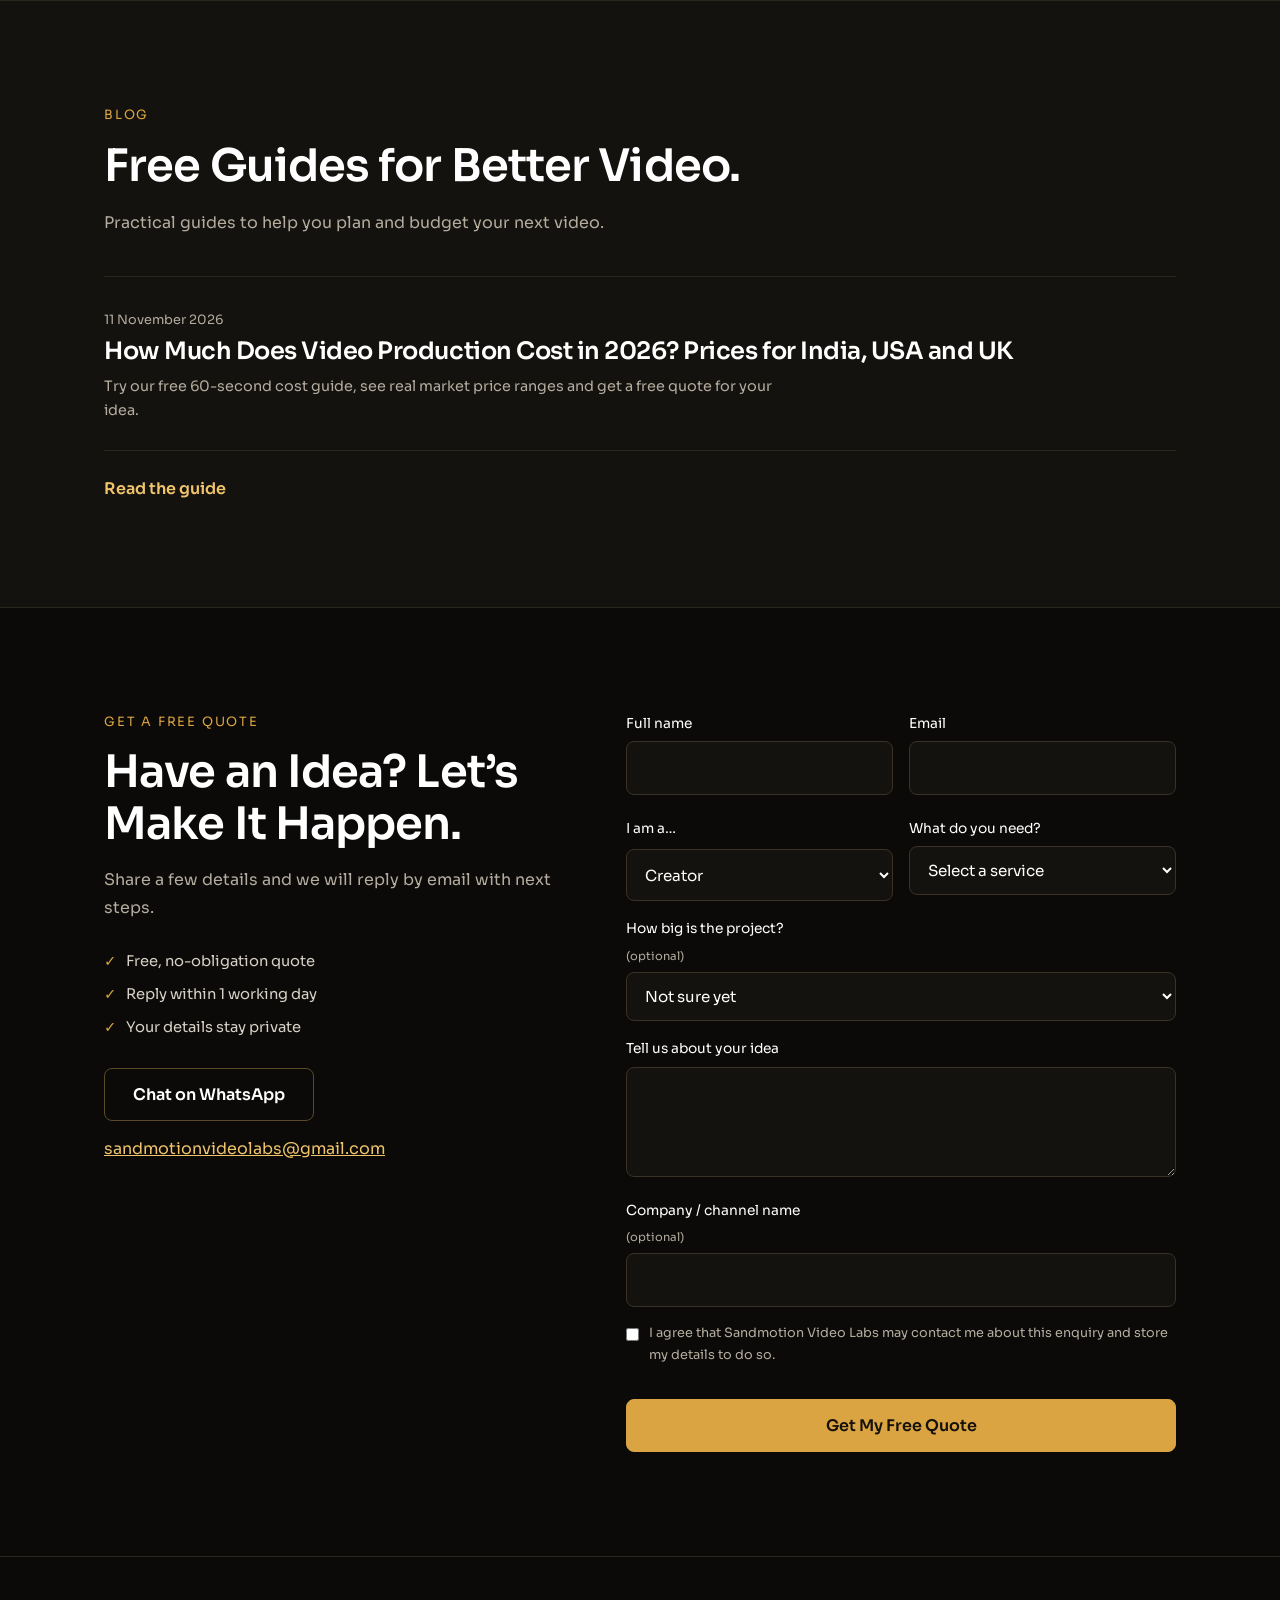
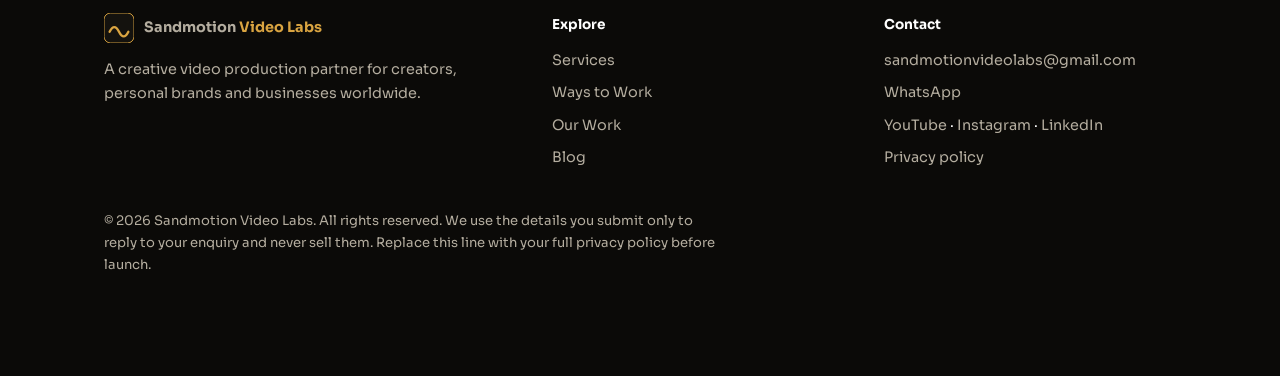
==== commit 229b8730: "Add files via upload" ====
--- a/index.html
+++ b/index.html
@@ -352,7 +352,7 @@
     <a class="mail" href="mailto:sandmotionvideolabs@gmail.com">sandmotionvideolabs@gmail.com</a>
    </div>
   </div>
-  <form id="lead" action="PASTE_APPS_SCRIPT_URL" method="POST" novalidate>
+  <form id="lead" action="https://script.google.com/macros/s/AKfycbyHyOMPN_9S3O_PuTJF0UpmjkmyXj3_HYdzdDP7L8fiJfaxr_9HZRWWFKJE_3Ao8MlD/exec" method="POST" novalidate>
    <div class="row">
     <label>Full name<input name="name" autocomplete="name" required><span class="err"></span></label>
     <label>Email<input name="email" type="email" autocomplete="email" required><span class="err"></span></label>
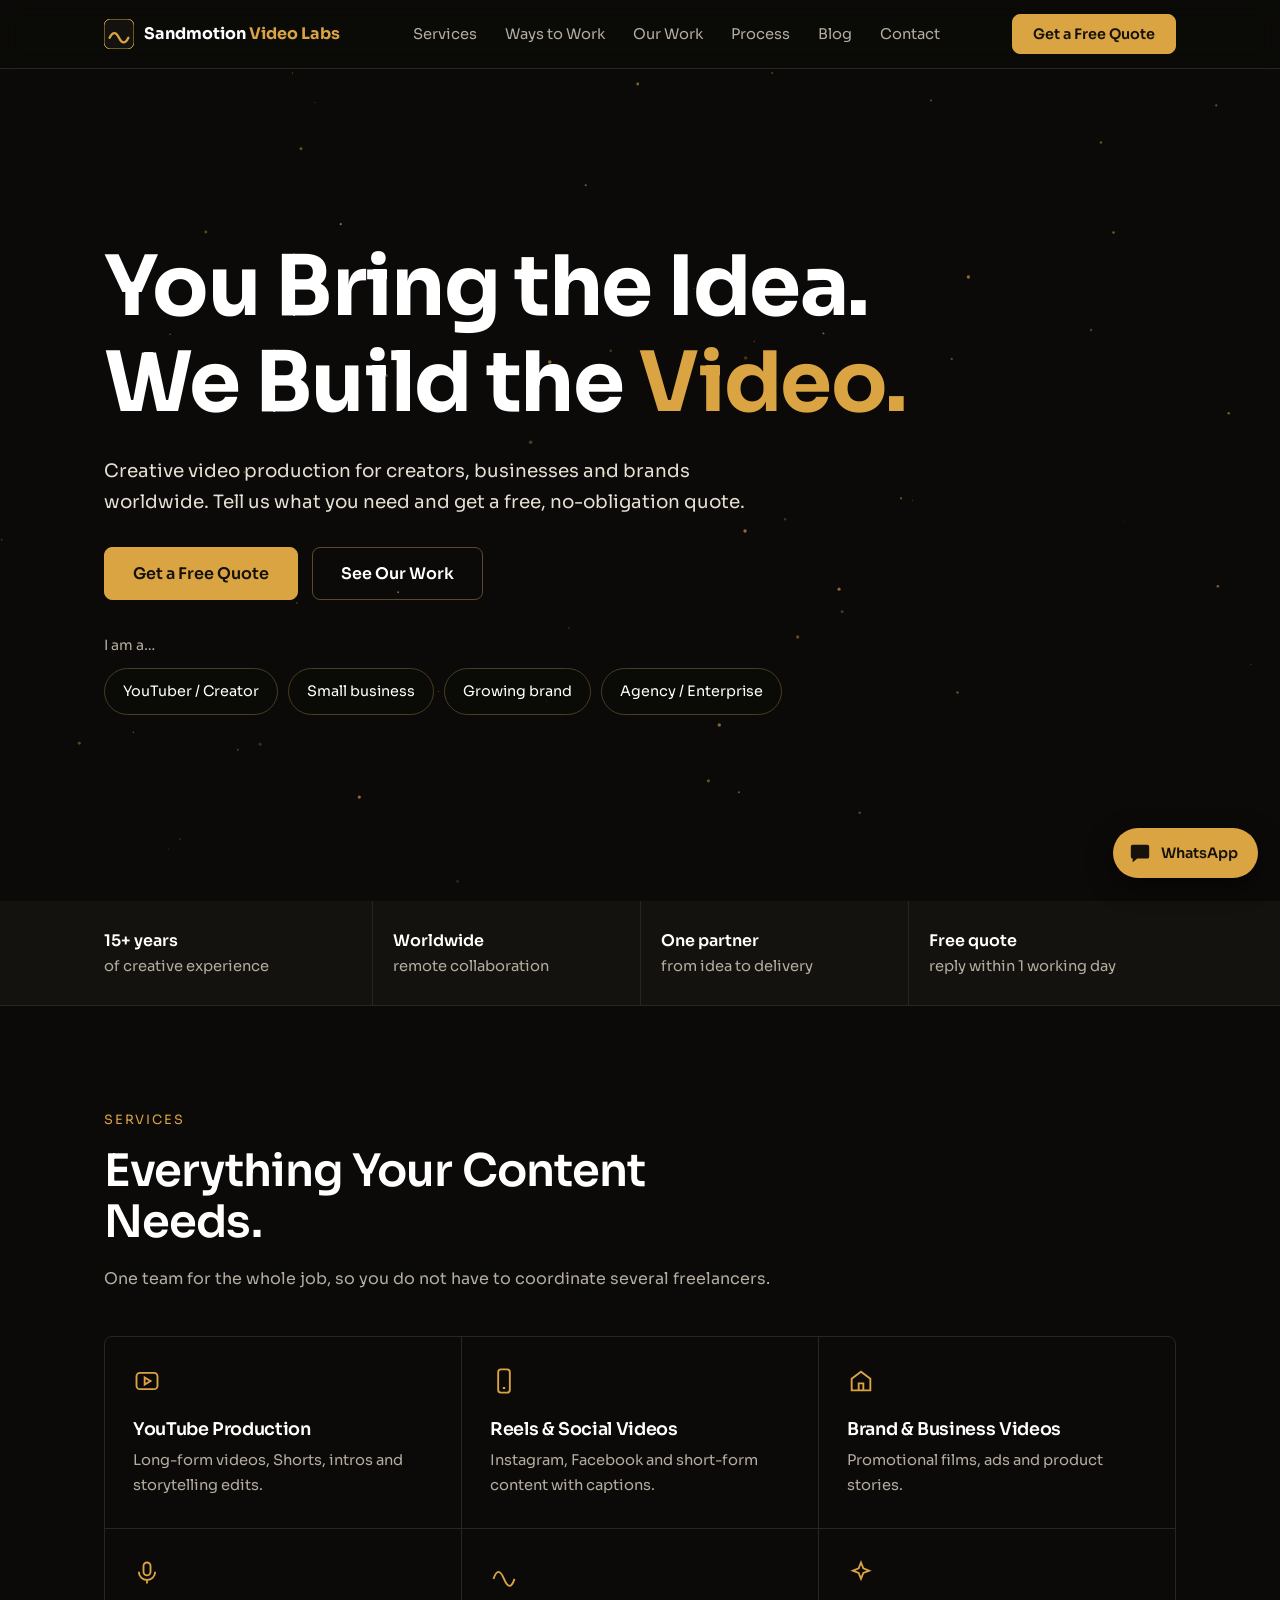
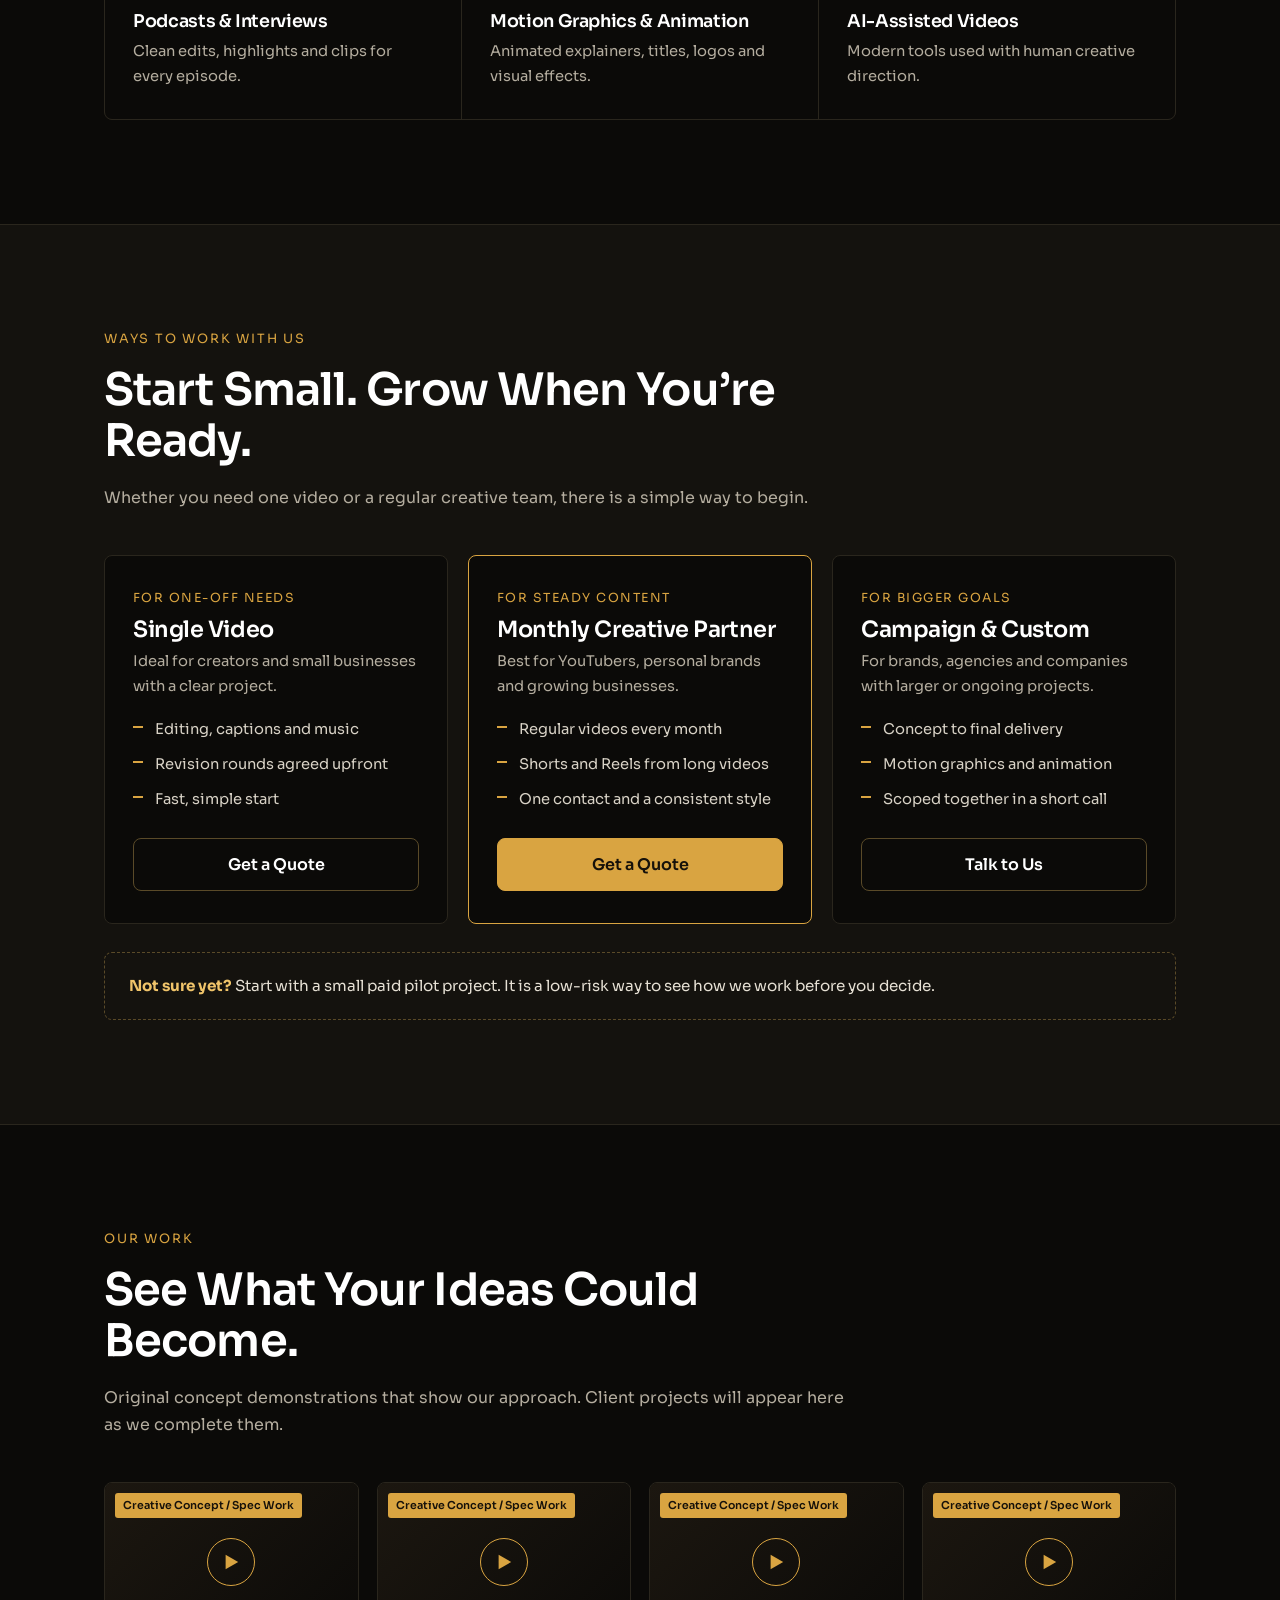
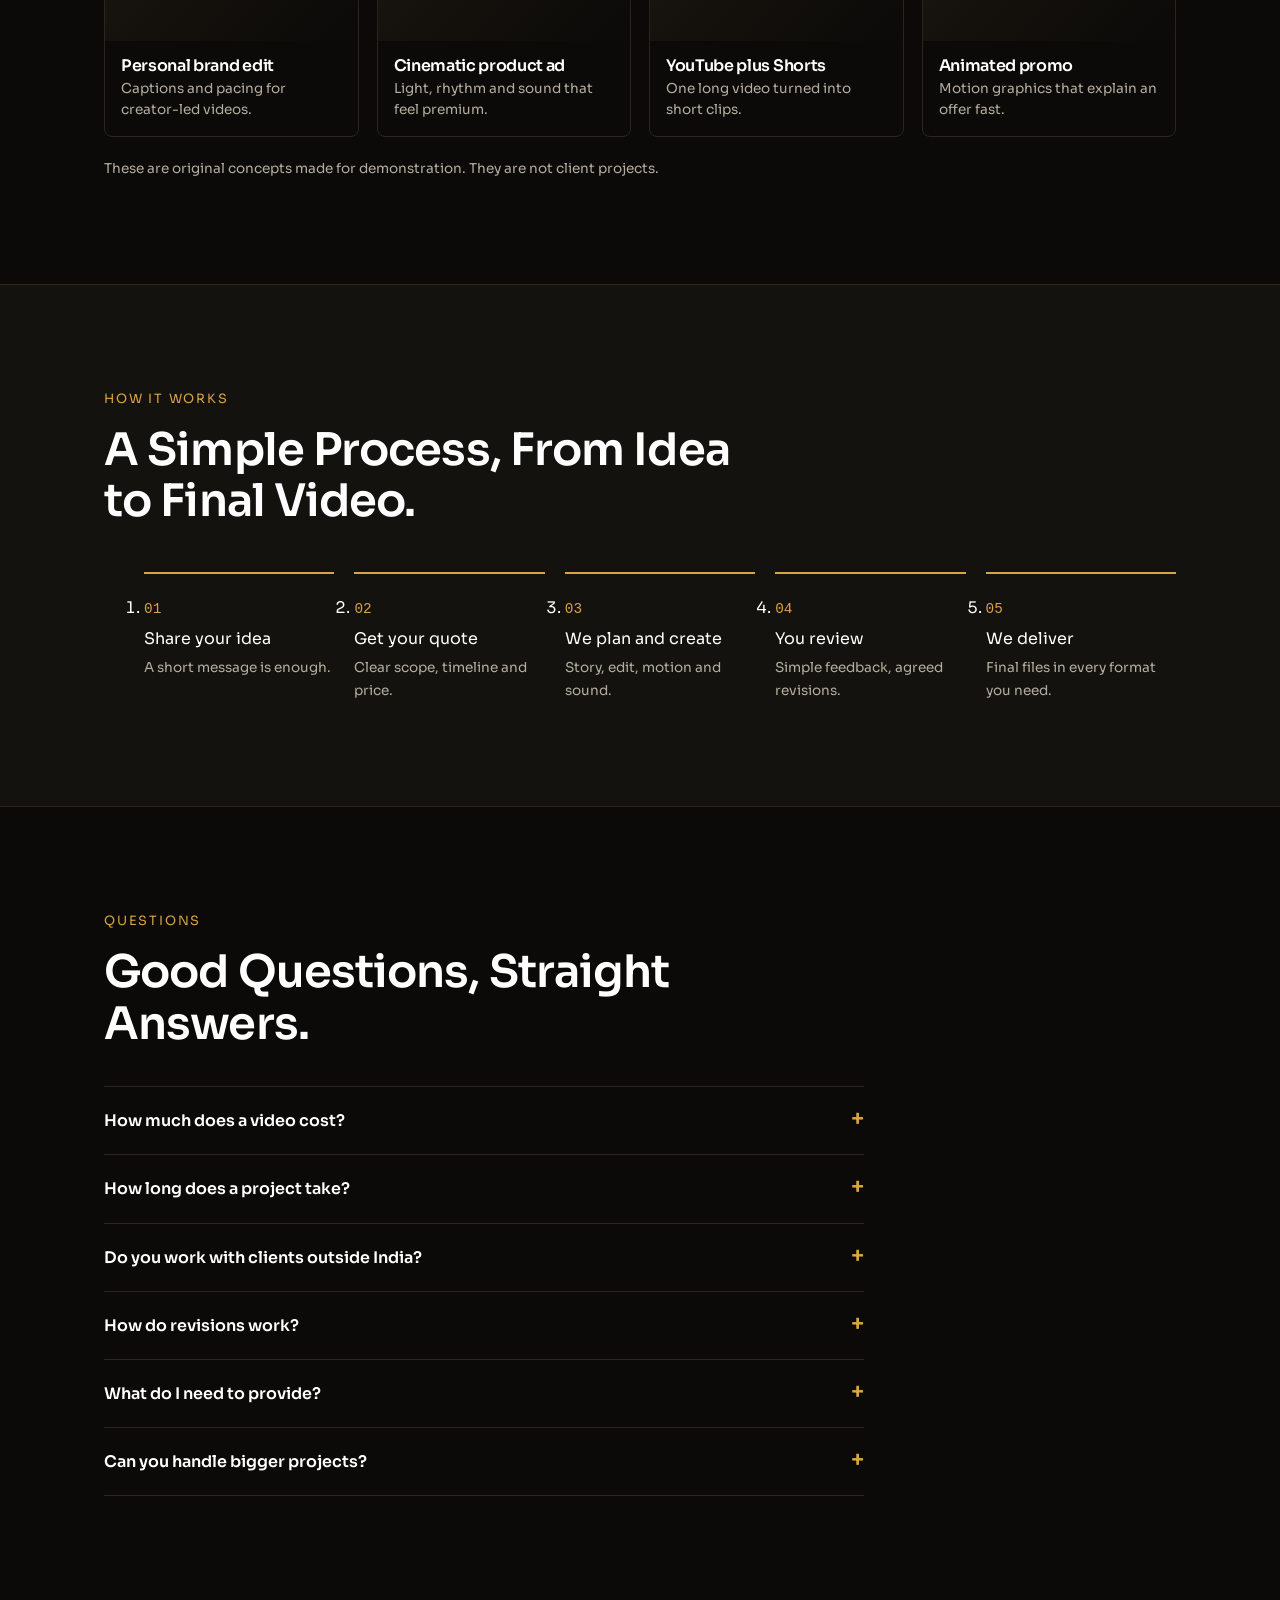
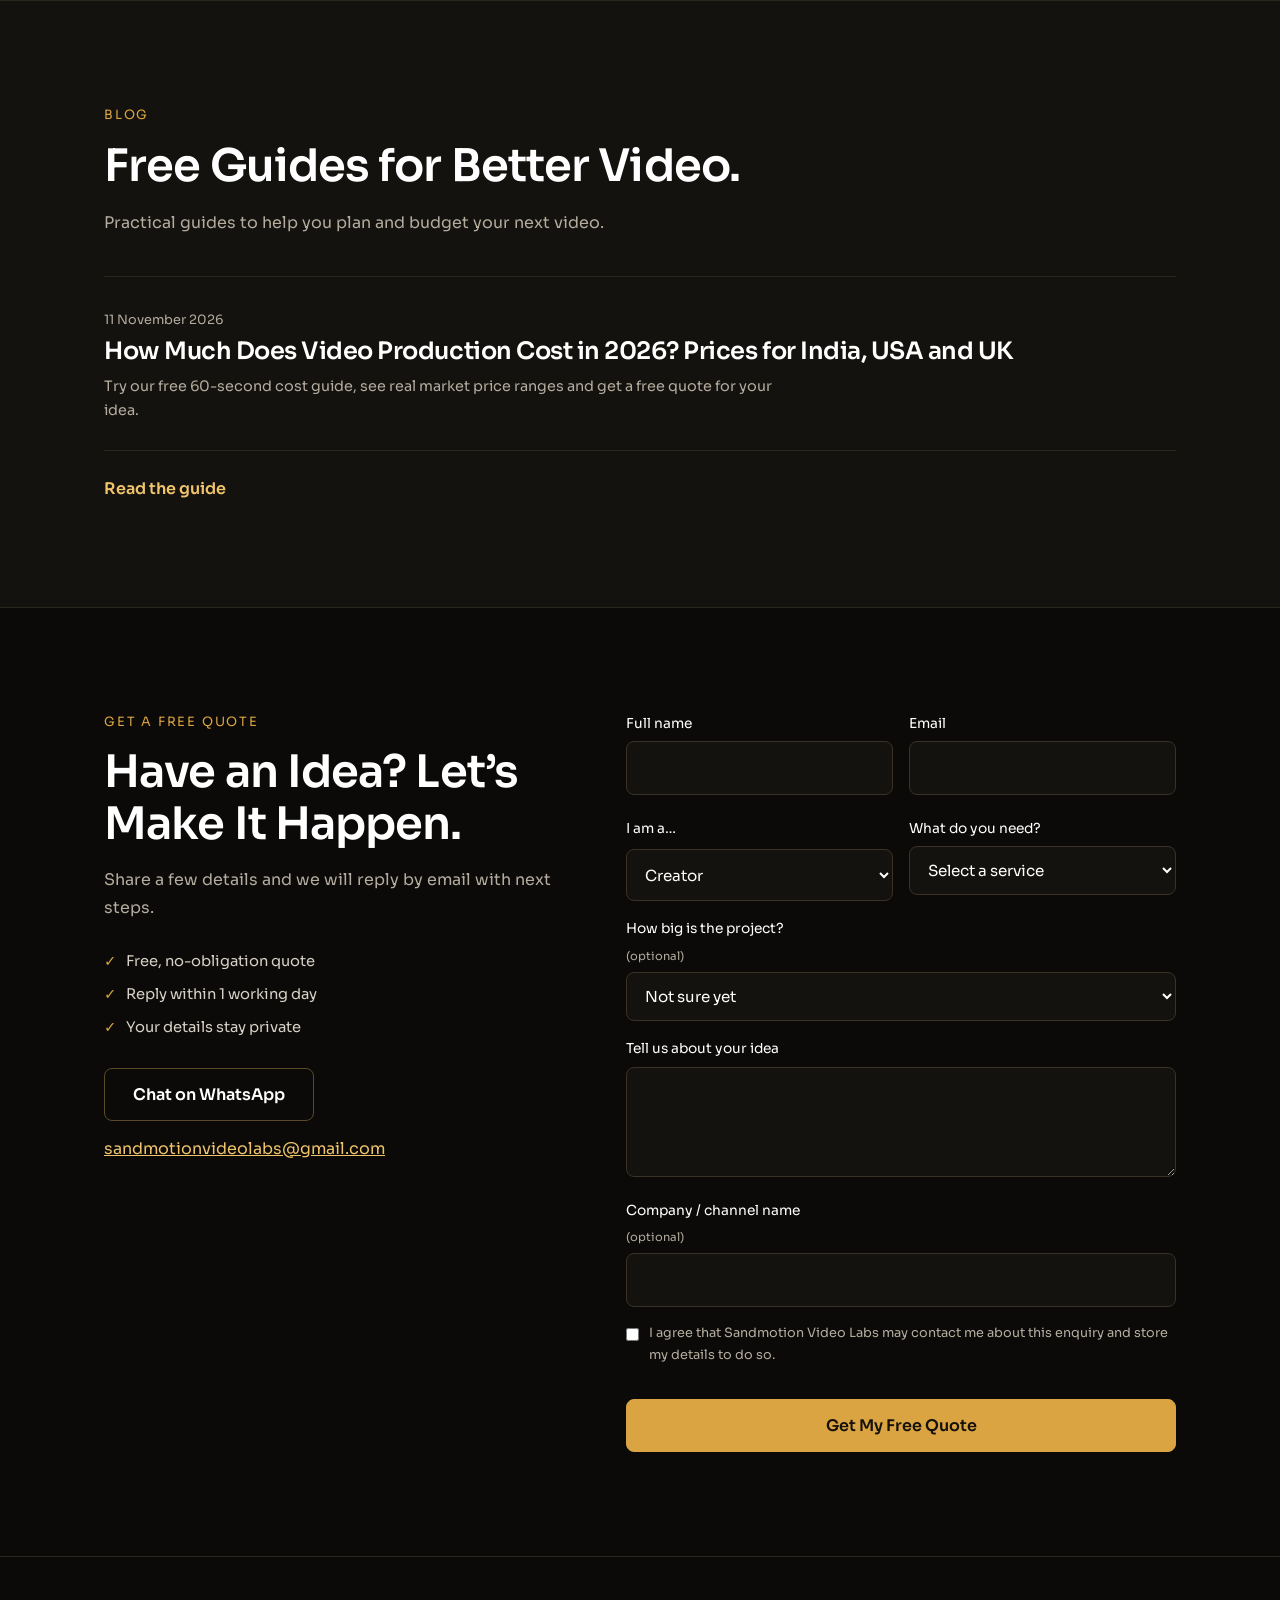
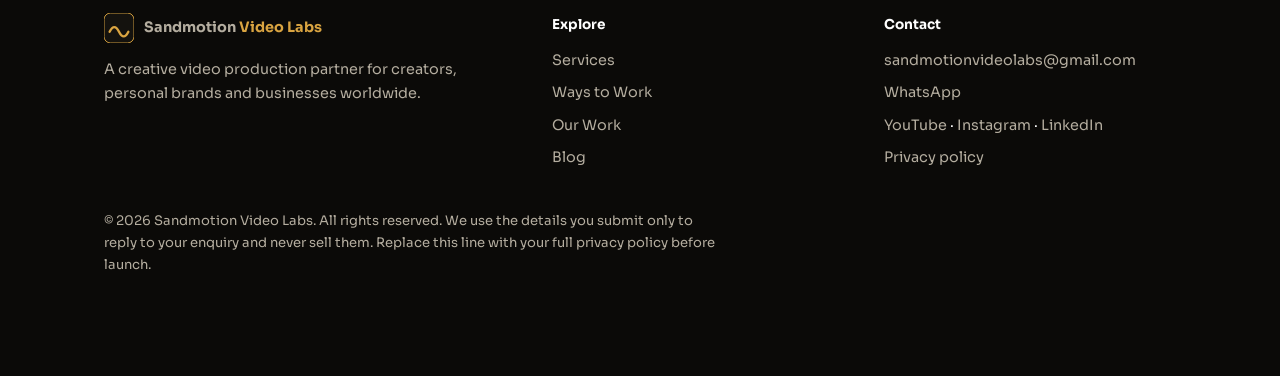
==== commit 43736ca8: "Add files via upload" ====
--- a/index.html
+++ b/index.html
@@ -1,6 +1,12 @@
 <!DOCTYPE html>
 <html lang="en">
 <head>
+  <script async src="https://www.googletagmanager.com/gtm.js?id=GTM-TSR37BF6"></script>
+<script>
+  window.dataLayer = window.dataLayer || [];
+  function gtag(){dataLayer.push(arguments);}
+  gtag('js', new Date());
+</script>
 <meta charset="utf-8">
 <meta name="viewport" content="width=device-width, initial-scale=1">
 <title>Video Production & Editing Partner for Creators, Brands and Businesses | Sandmotion Video Labs</title>
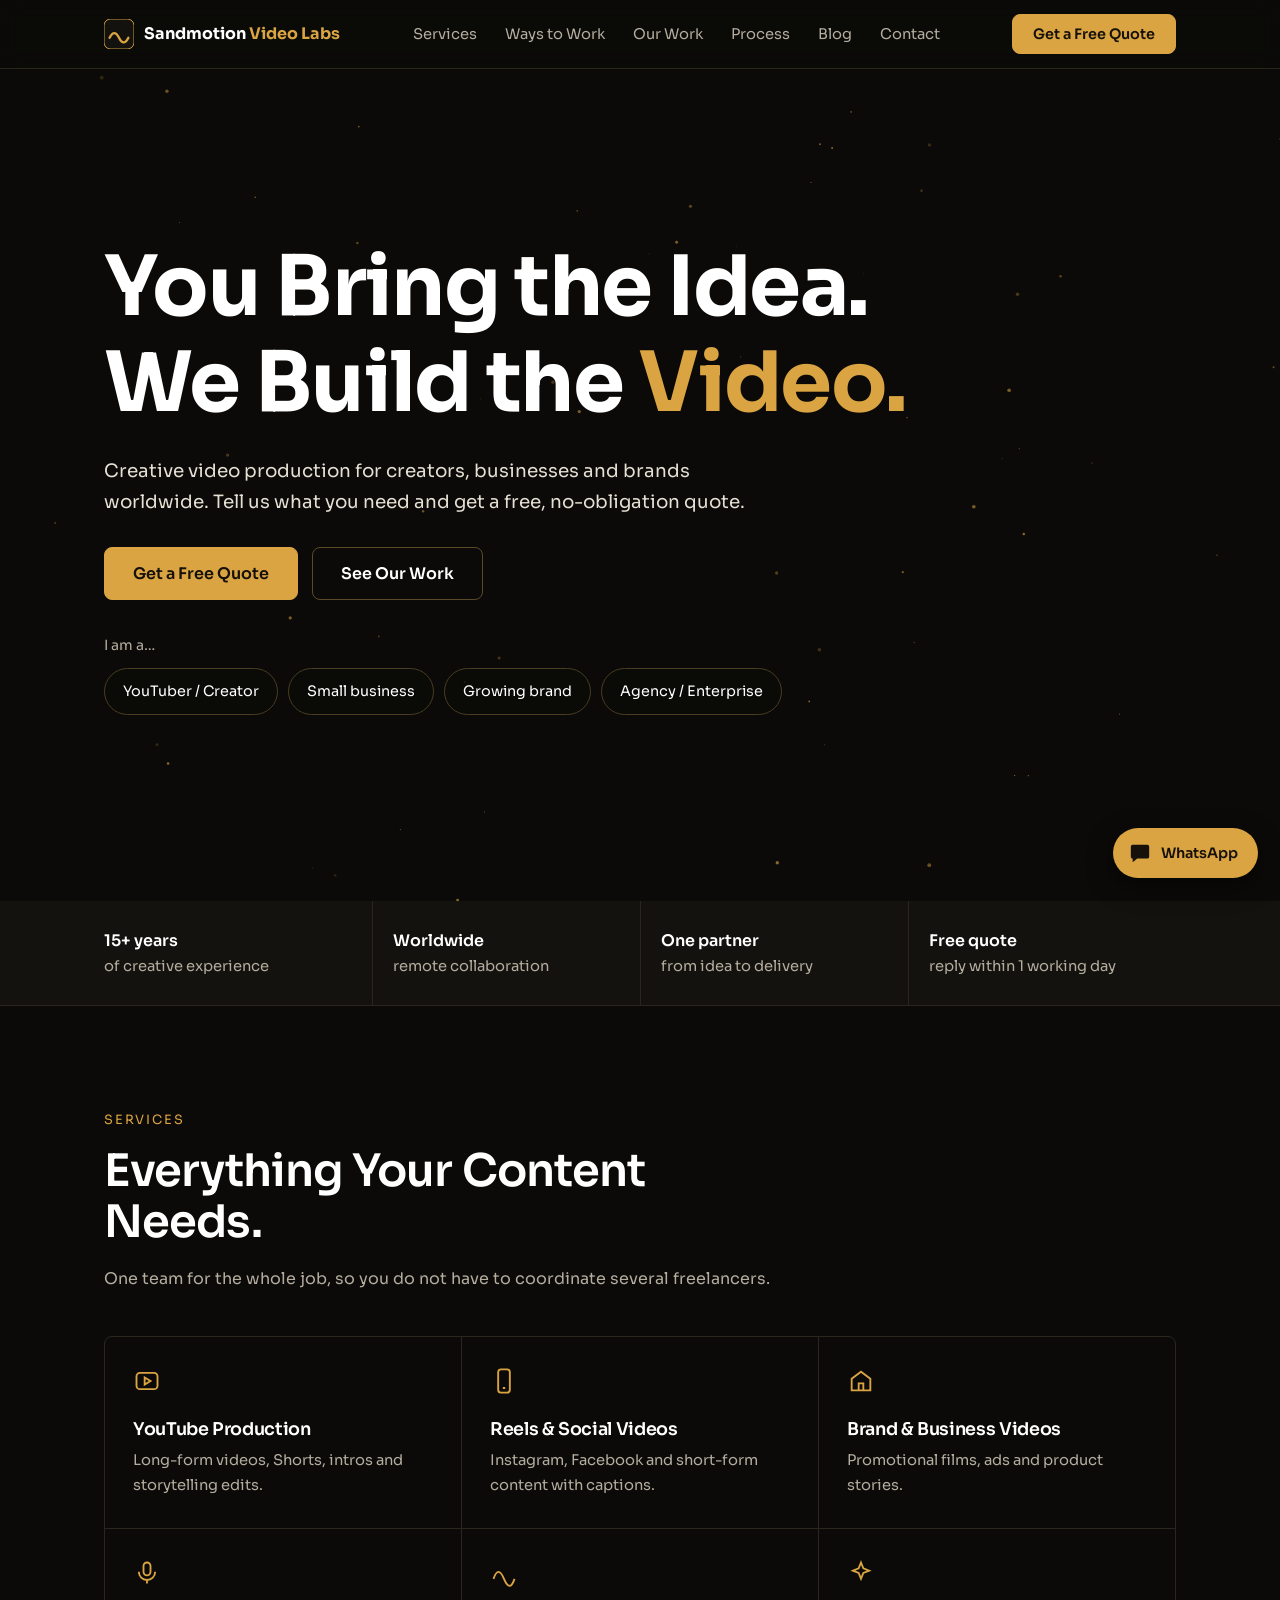
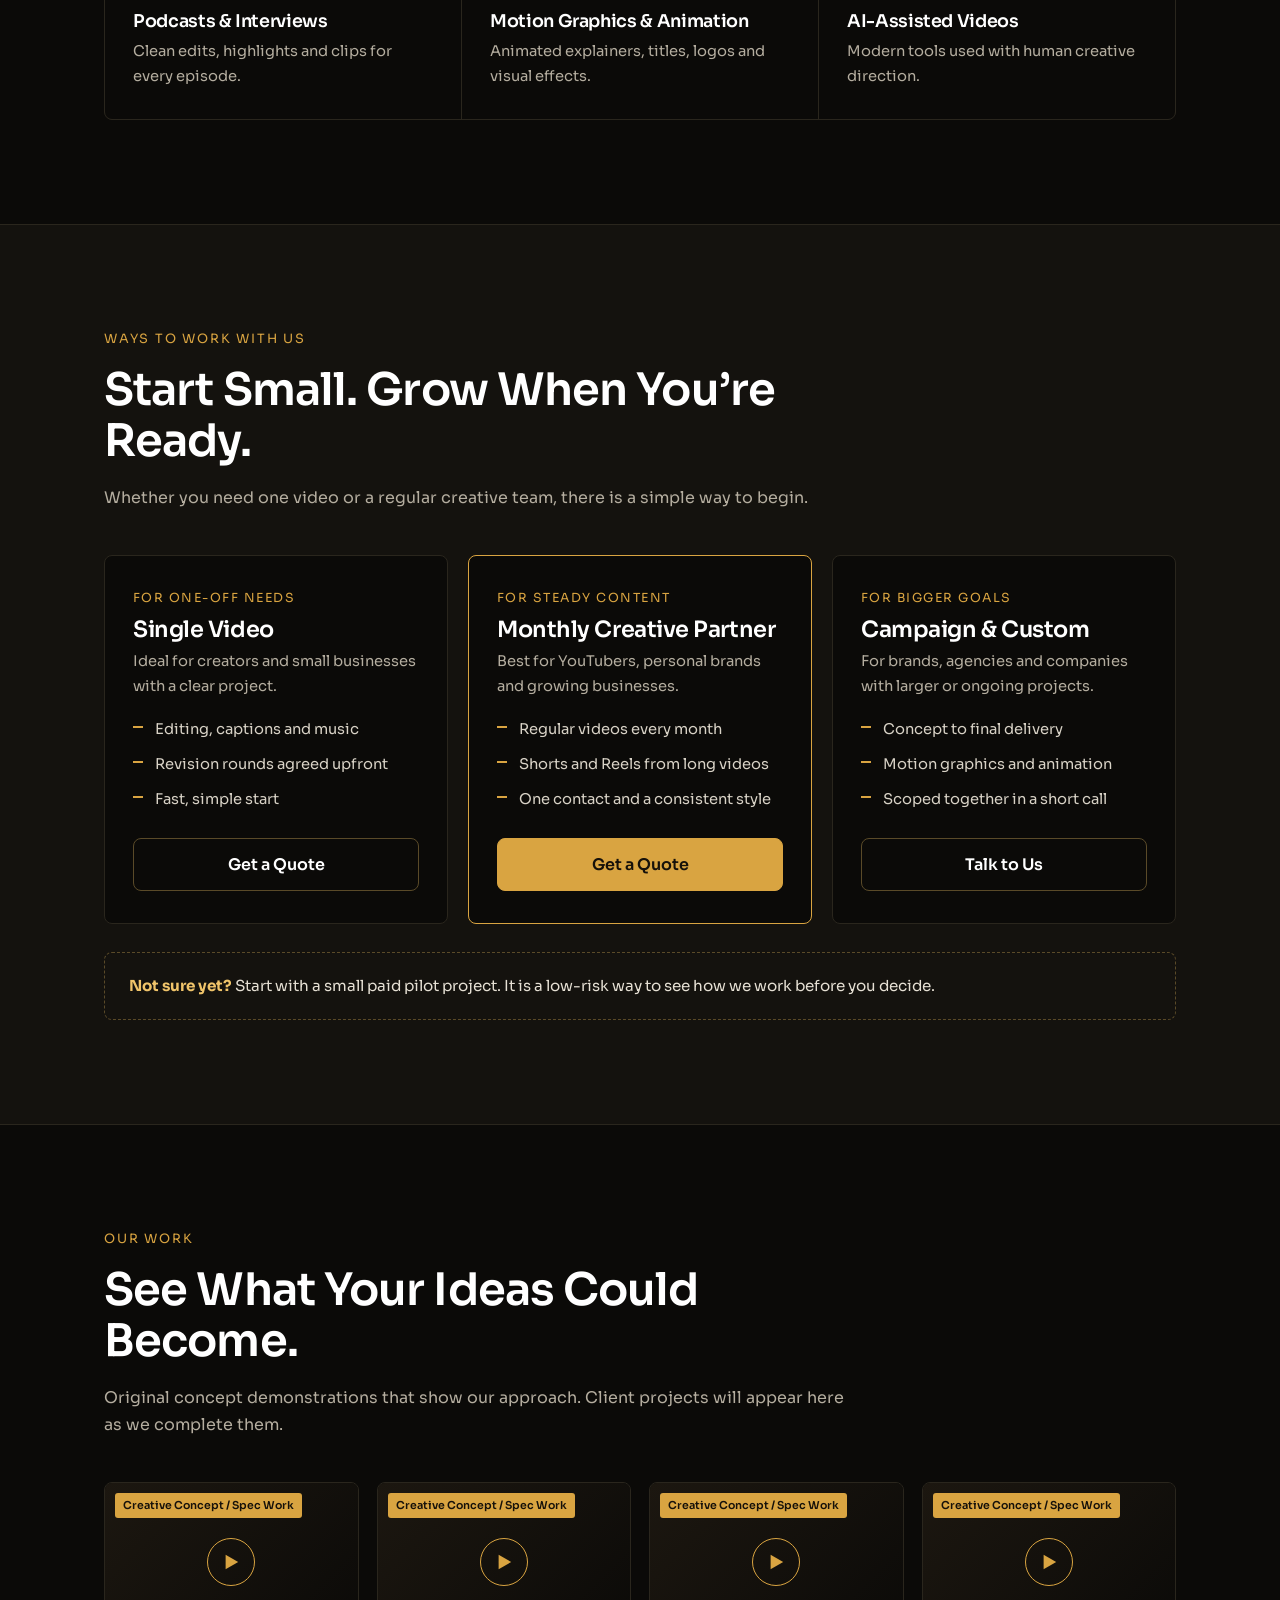
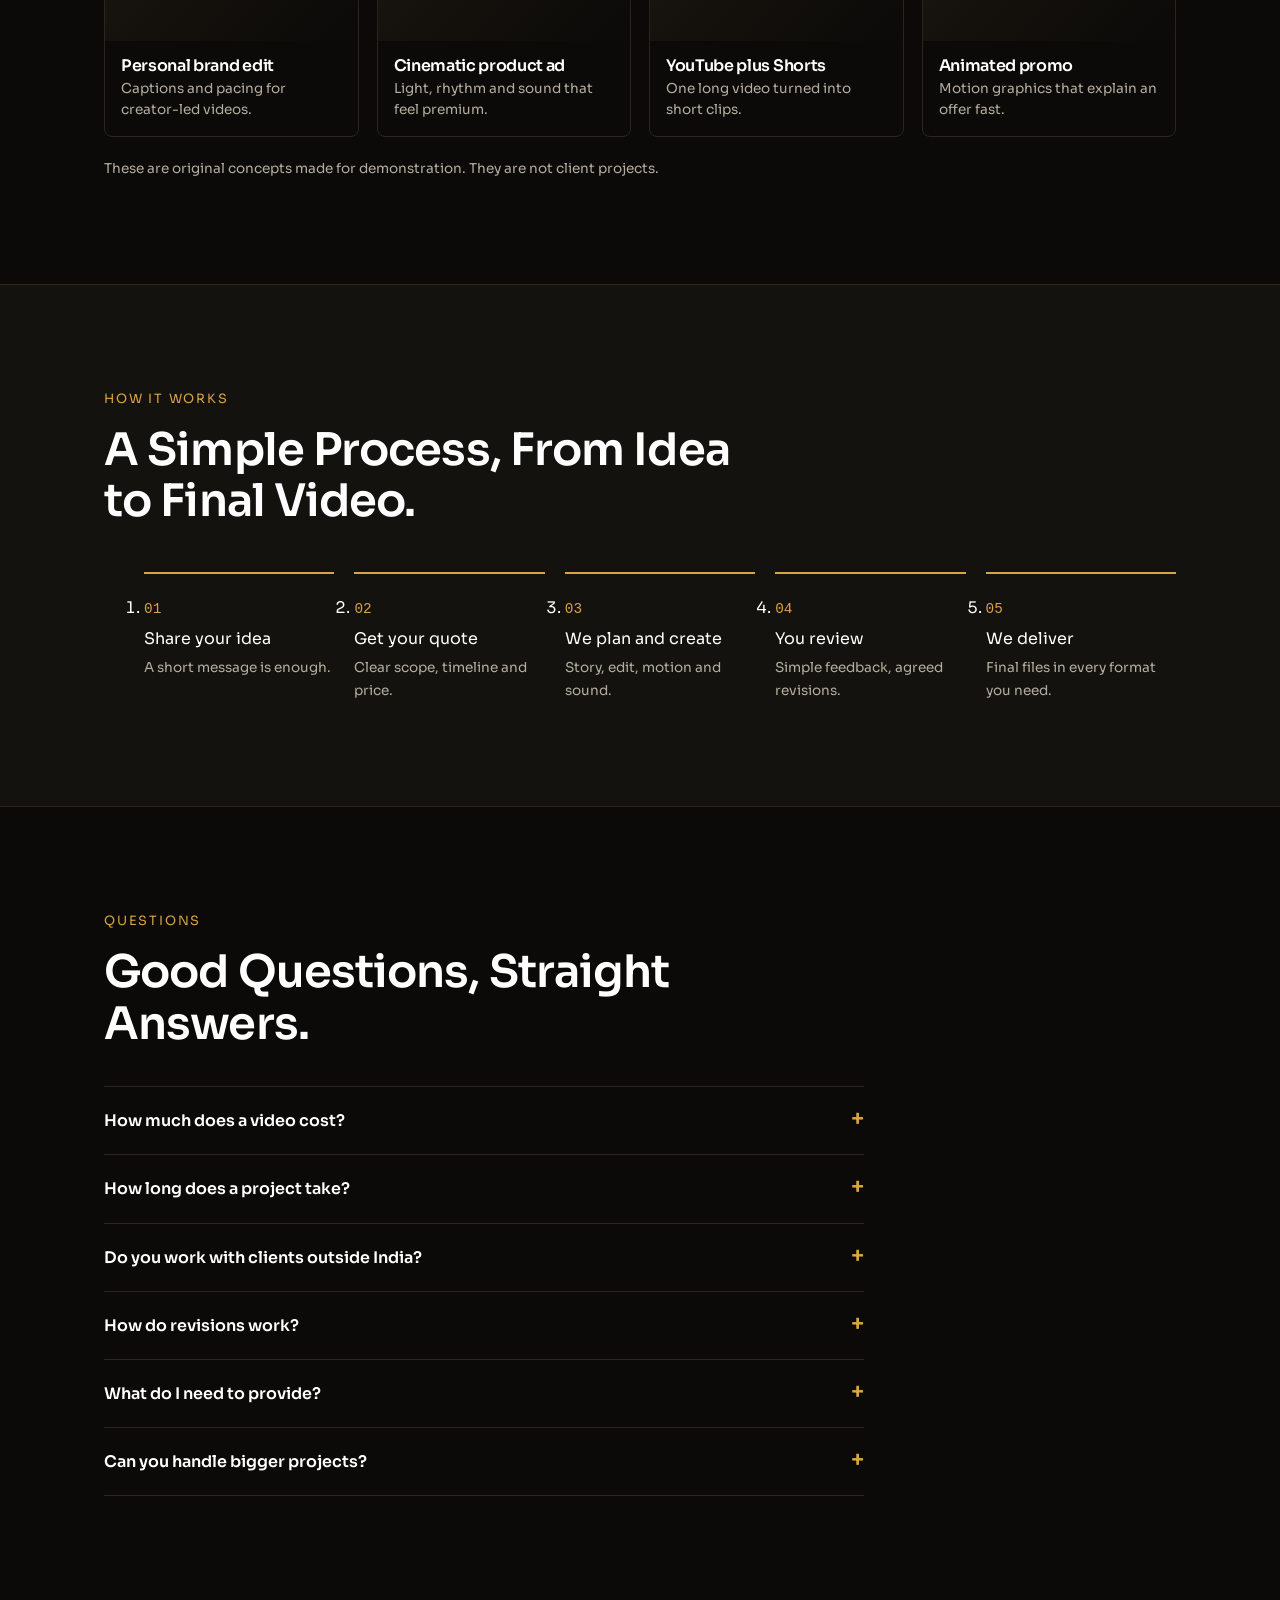
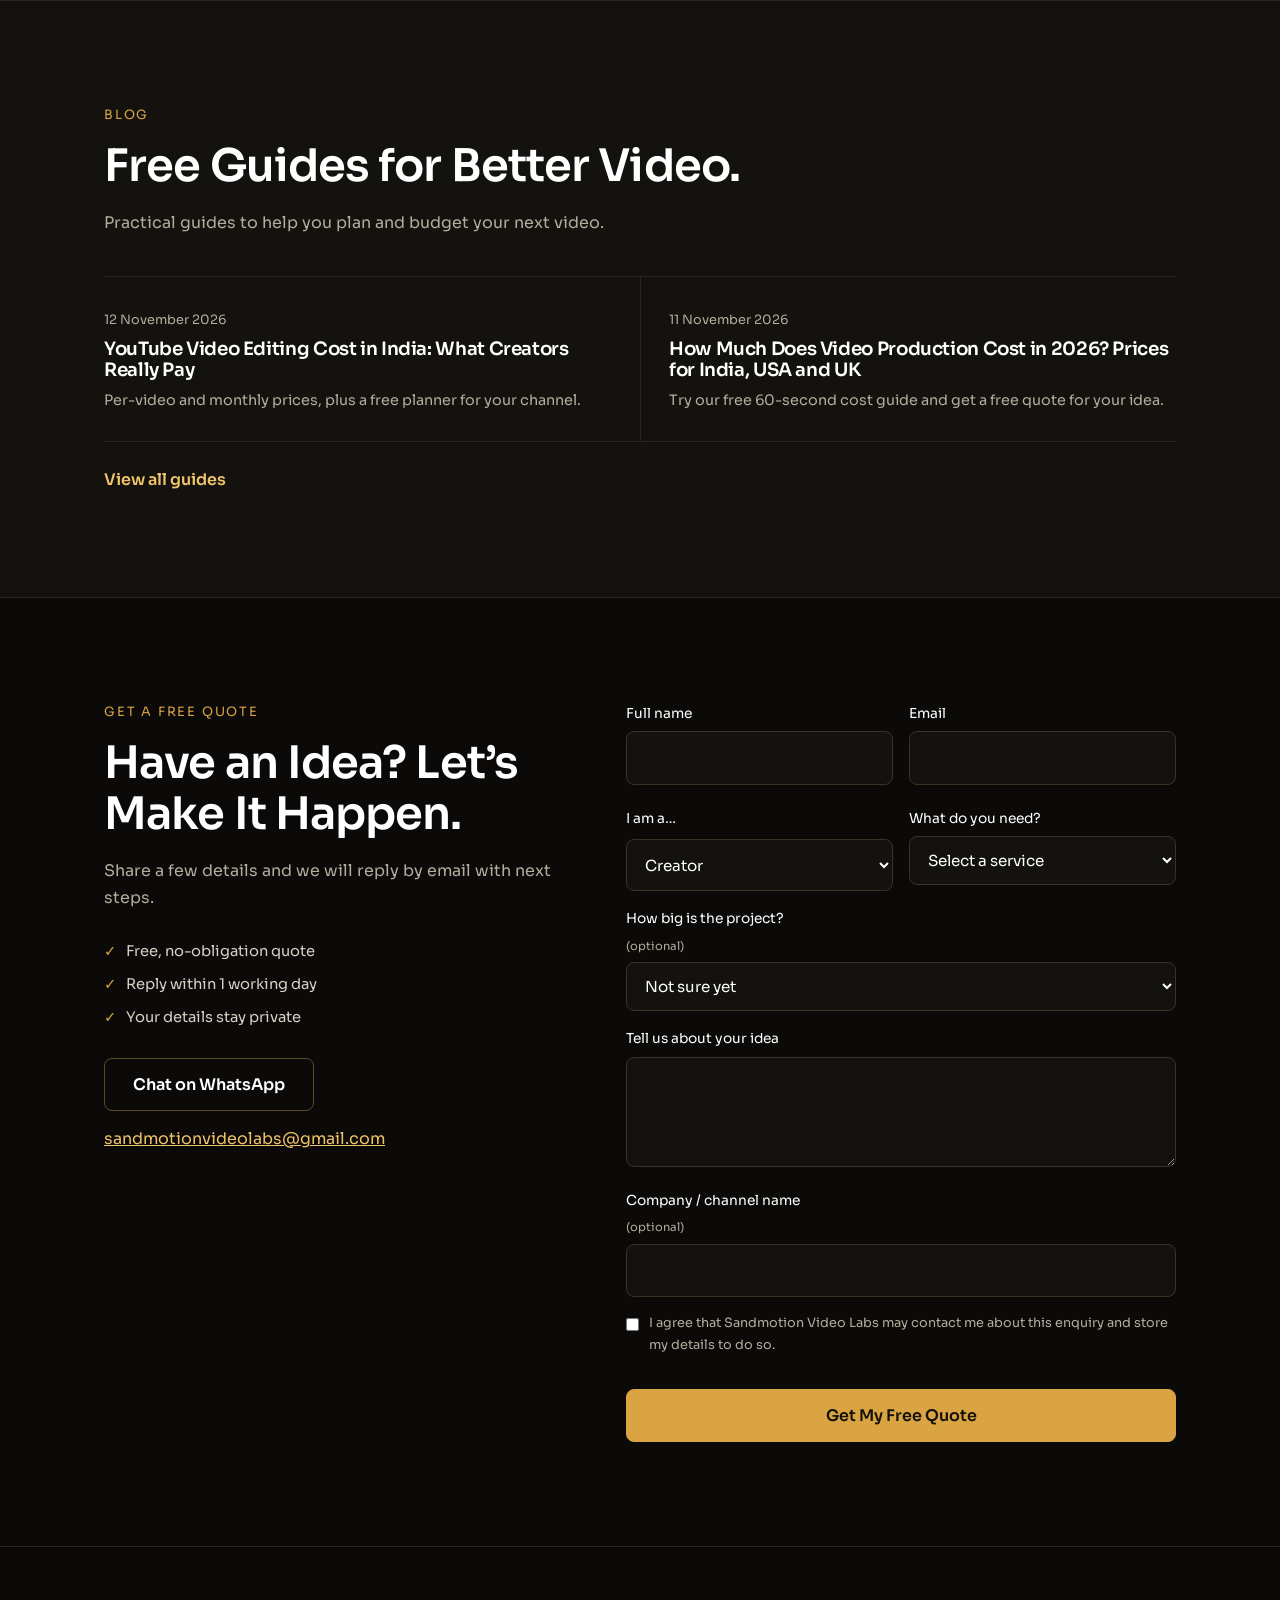
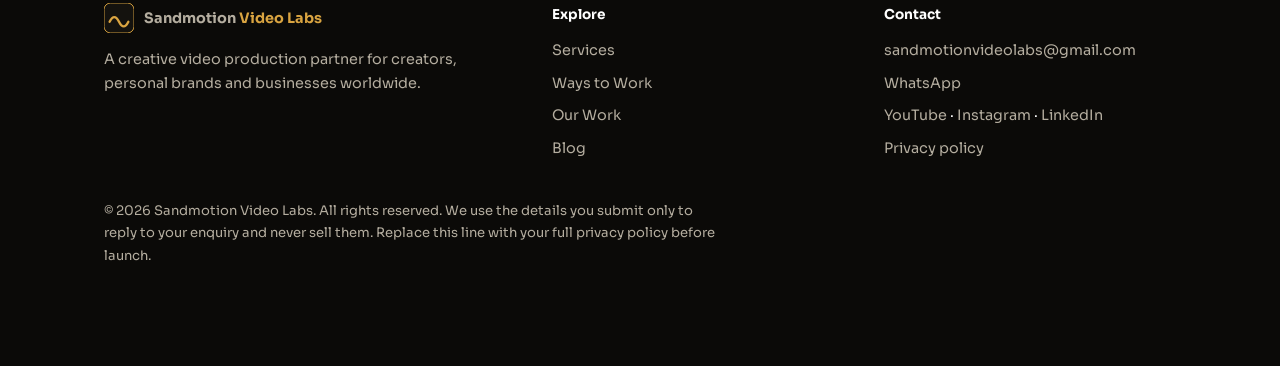
==== commit c7f07894: "Add files via upload" ====
--- a/index.html
+++ b/index.html
@@ -1,12 +1,6 @@
 <!DOCTYPE html>
 <html lang="en">
 <head>
-  <script async src="https://www.googletagmanager.com/gtm.js?id=GTM-TSR37BF6"></script>
-<script>
-  window.dataLayer = window.dataLayer || [];
-  function gtag(){dataLayer.push(arguments);}
-  gtag('js', new Date());
-</script>
 <meta charset="utf-8">
 <meta name="viewport" content="width=device-width, initial-scale=1">
 <title>Video Production & Editing Partner for Creators, Brands and Businesses | Sandmotion Video Labs</title>
@@ -341,8 +335,8 @@
   <span class="eyebrow">Blog</span>
   <h2 id="h-blog">Free Guides for Better Video.</h2>
   <p>Practical guides to help you plan and budget your next video.</p>
-  <div class="posts" style="grid-template-columns:1fr"><article class="post"><time datetime="2026-11-11">11 November 2026</time><h3 style="font-size:1.5rem"><a href="blog/video-production-cost-2026.html">How Much Does Video Production Cost in 2026? Prices for India, USA and UK</a></h3><p>Try our free 60-second cost guide, see real market price ranges and get a free quote for your idea.</p></article></div>
-  <a class="all" href="blog/video-production-cost-2026.html">Read the guide</a>
+  <div class="posts"><article class="post"><time datetime="2026-11-12">12 November 2026</time><h3><a href="blog/youtube-video-editing-cost-india.html">YouTube Video Editing Cost in India: What Creators Really Pay</a></h3><p>Per-video and monthly prices, plus a free planner for your channel.</p></article><article class="post"><time datetime="2026-11-11">11 November 2026</time><h3><a href="blog/video-production-cost-2026.html">How Much Does Video Production Cost in 2026? Prices for India, USA and UK</a></h3><p>Try our free 60-second cost guide and get a free quote for your idea.</p></article></div>
+  <a class="all" href="blog/">View all guides</a>
  </div>
 </section>
 
@@ -358,7 +352,7 @@
     <a class="mail" href="mailto:sandmotionvideolabs@gmail.com">sandmotionvideolabs@gmail.com</a>
    </div>
   </div>
-  <form id="lead" action="https://script.google.com/macros/s/AKfycbyHyOMPN_9S3O_PuTJF0UpmjkmyXj3_HYdzdDP7L8fiJfaxr_9HZRWWFKJE_3Ao8MlD/exec" method="POST" novalidate>
+  <form id="lead" action="PASTE_APPS_SCRIPT_URL" method="POST" novalidate>
    <div class="row">
     <label>Full name<input name="name" autocomplete="name" required><span class="err"></span></label>
     <label>Email<input name="email" type="email" autocomplete="email" required><span class="err"></span></label>
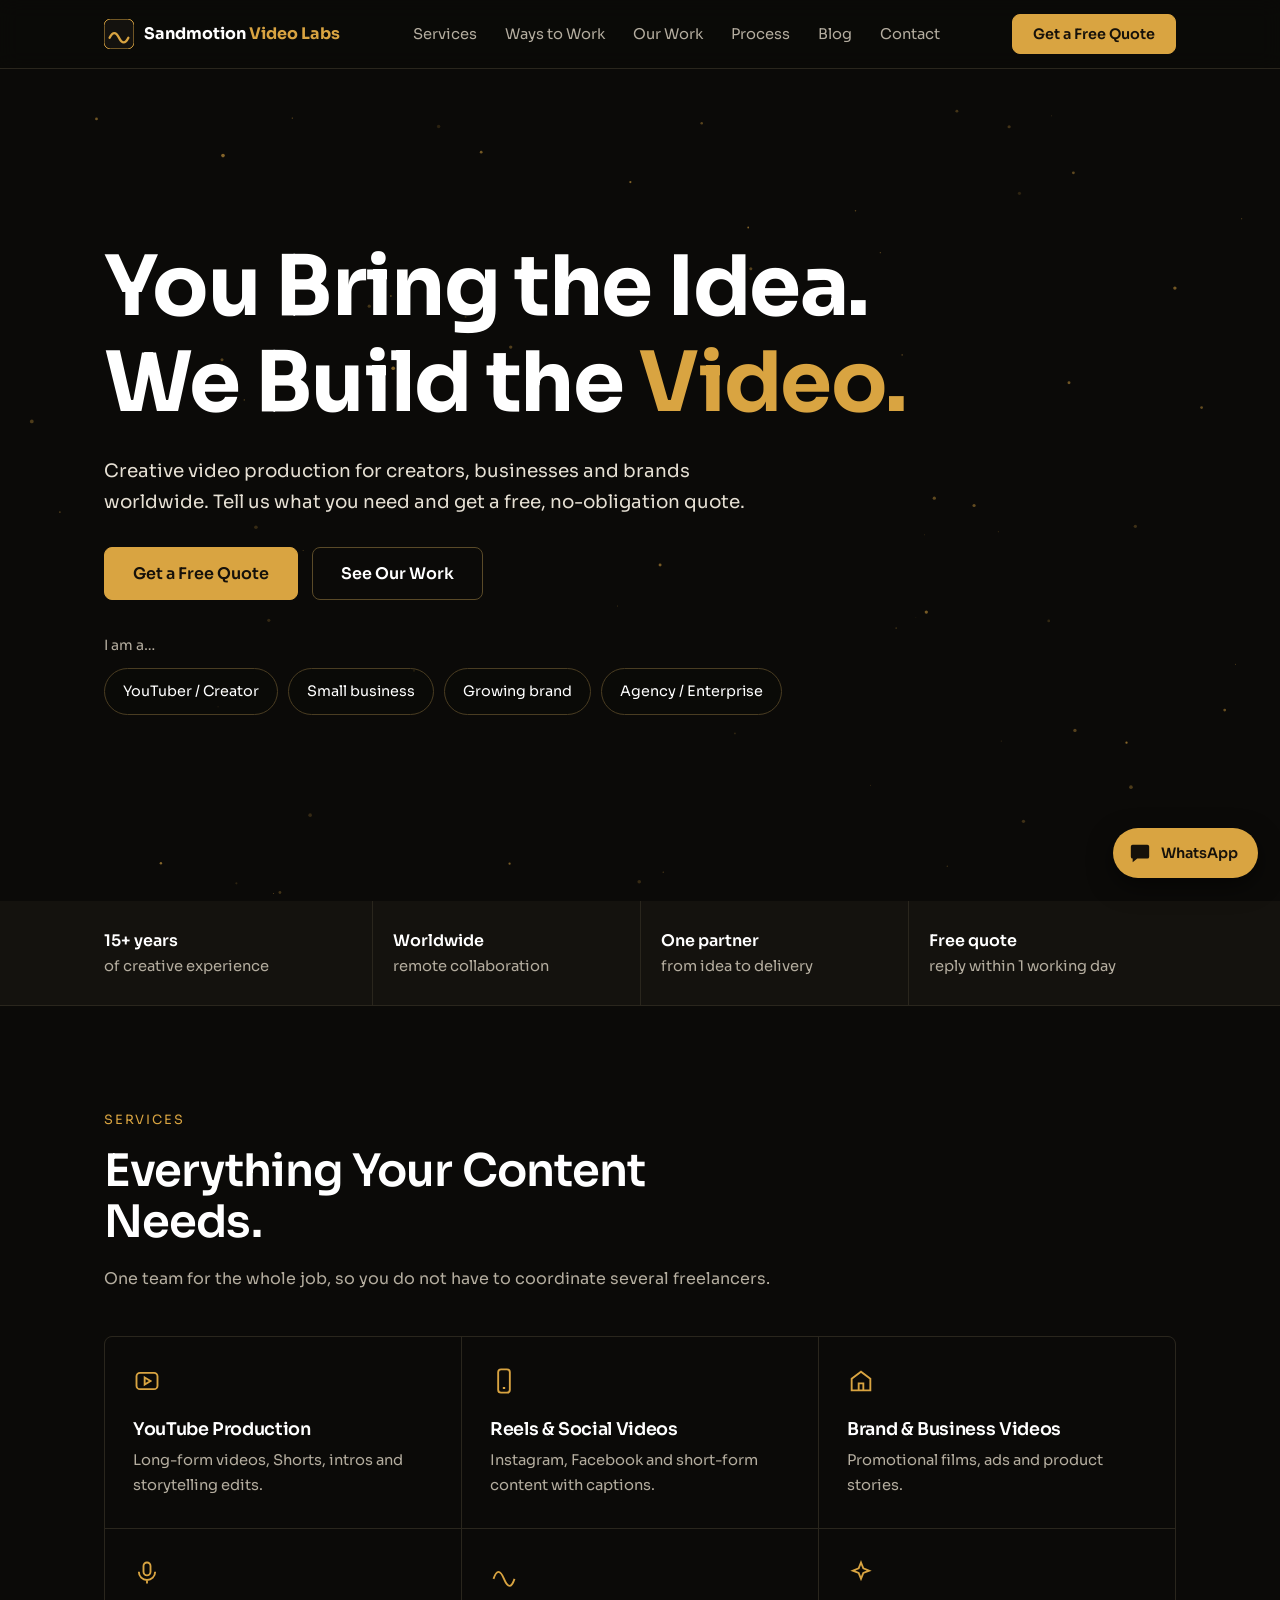
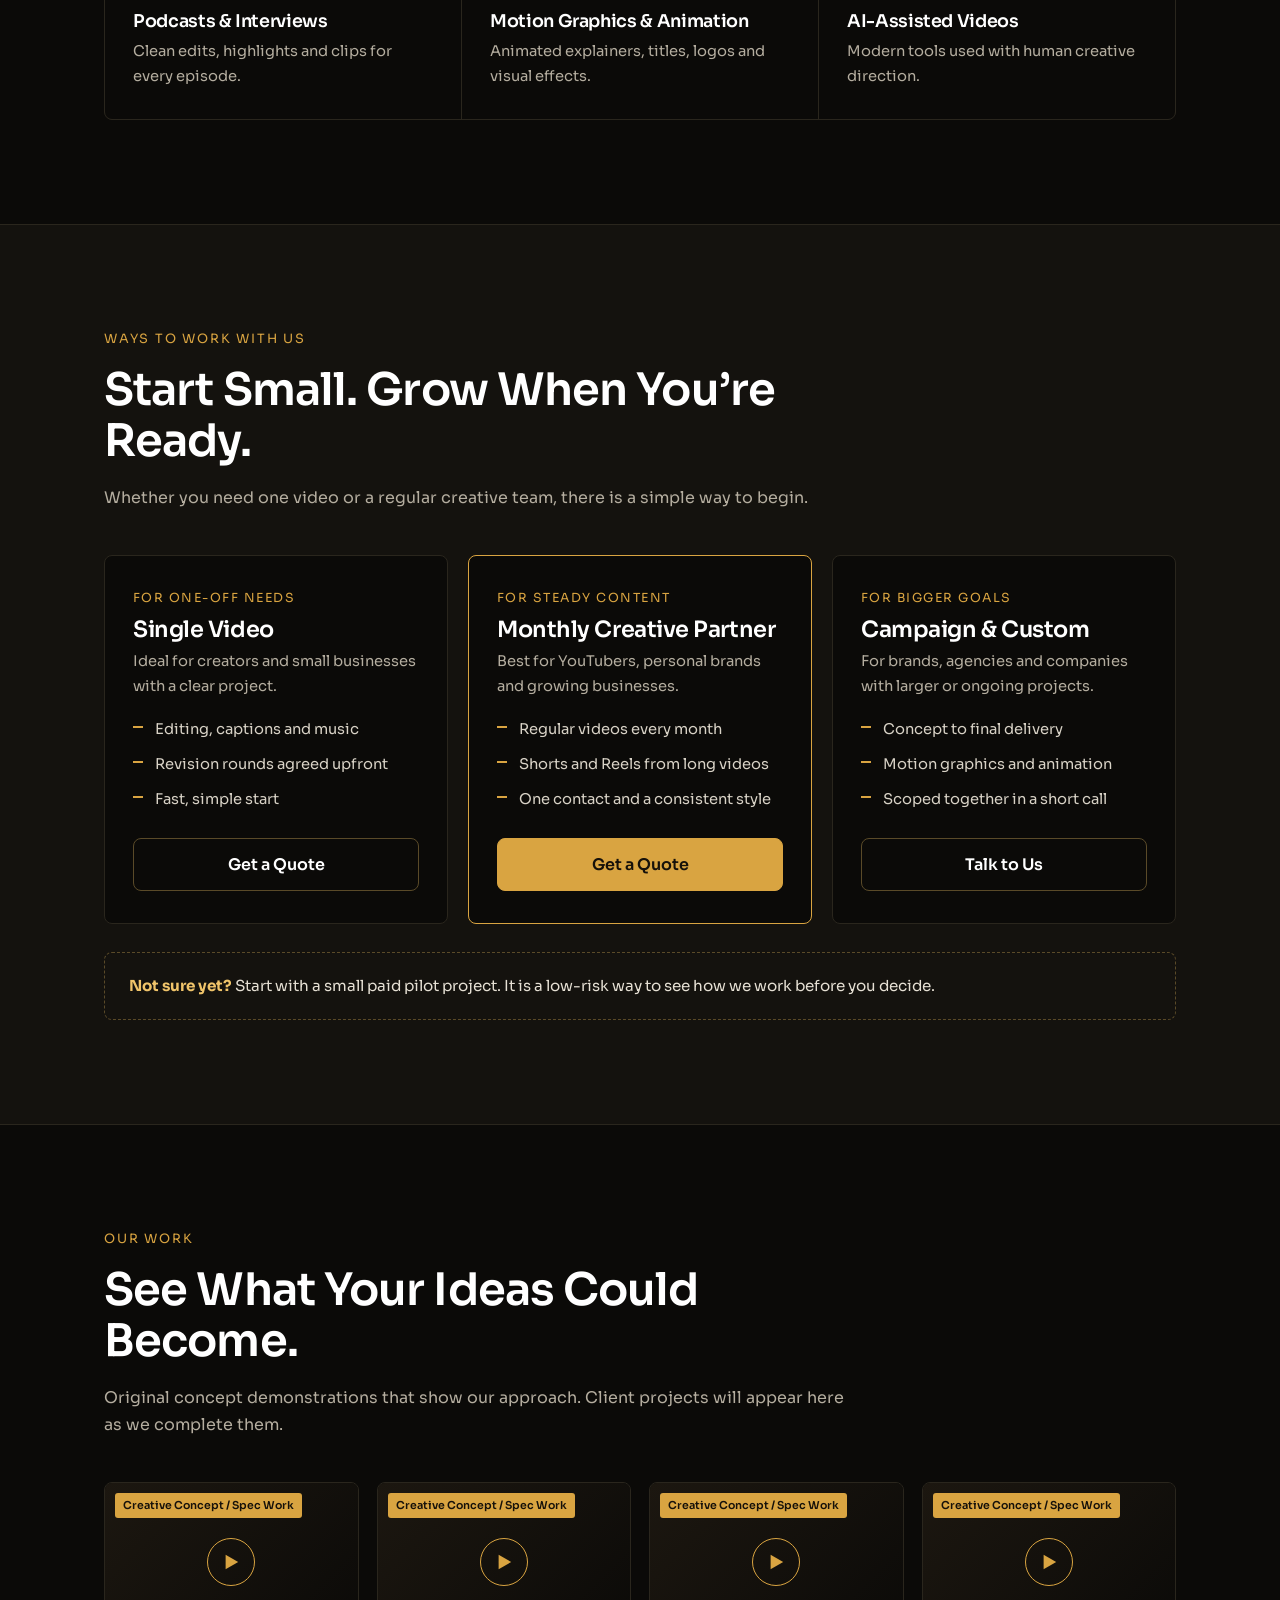
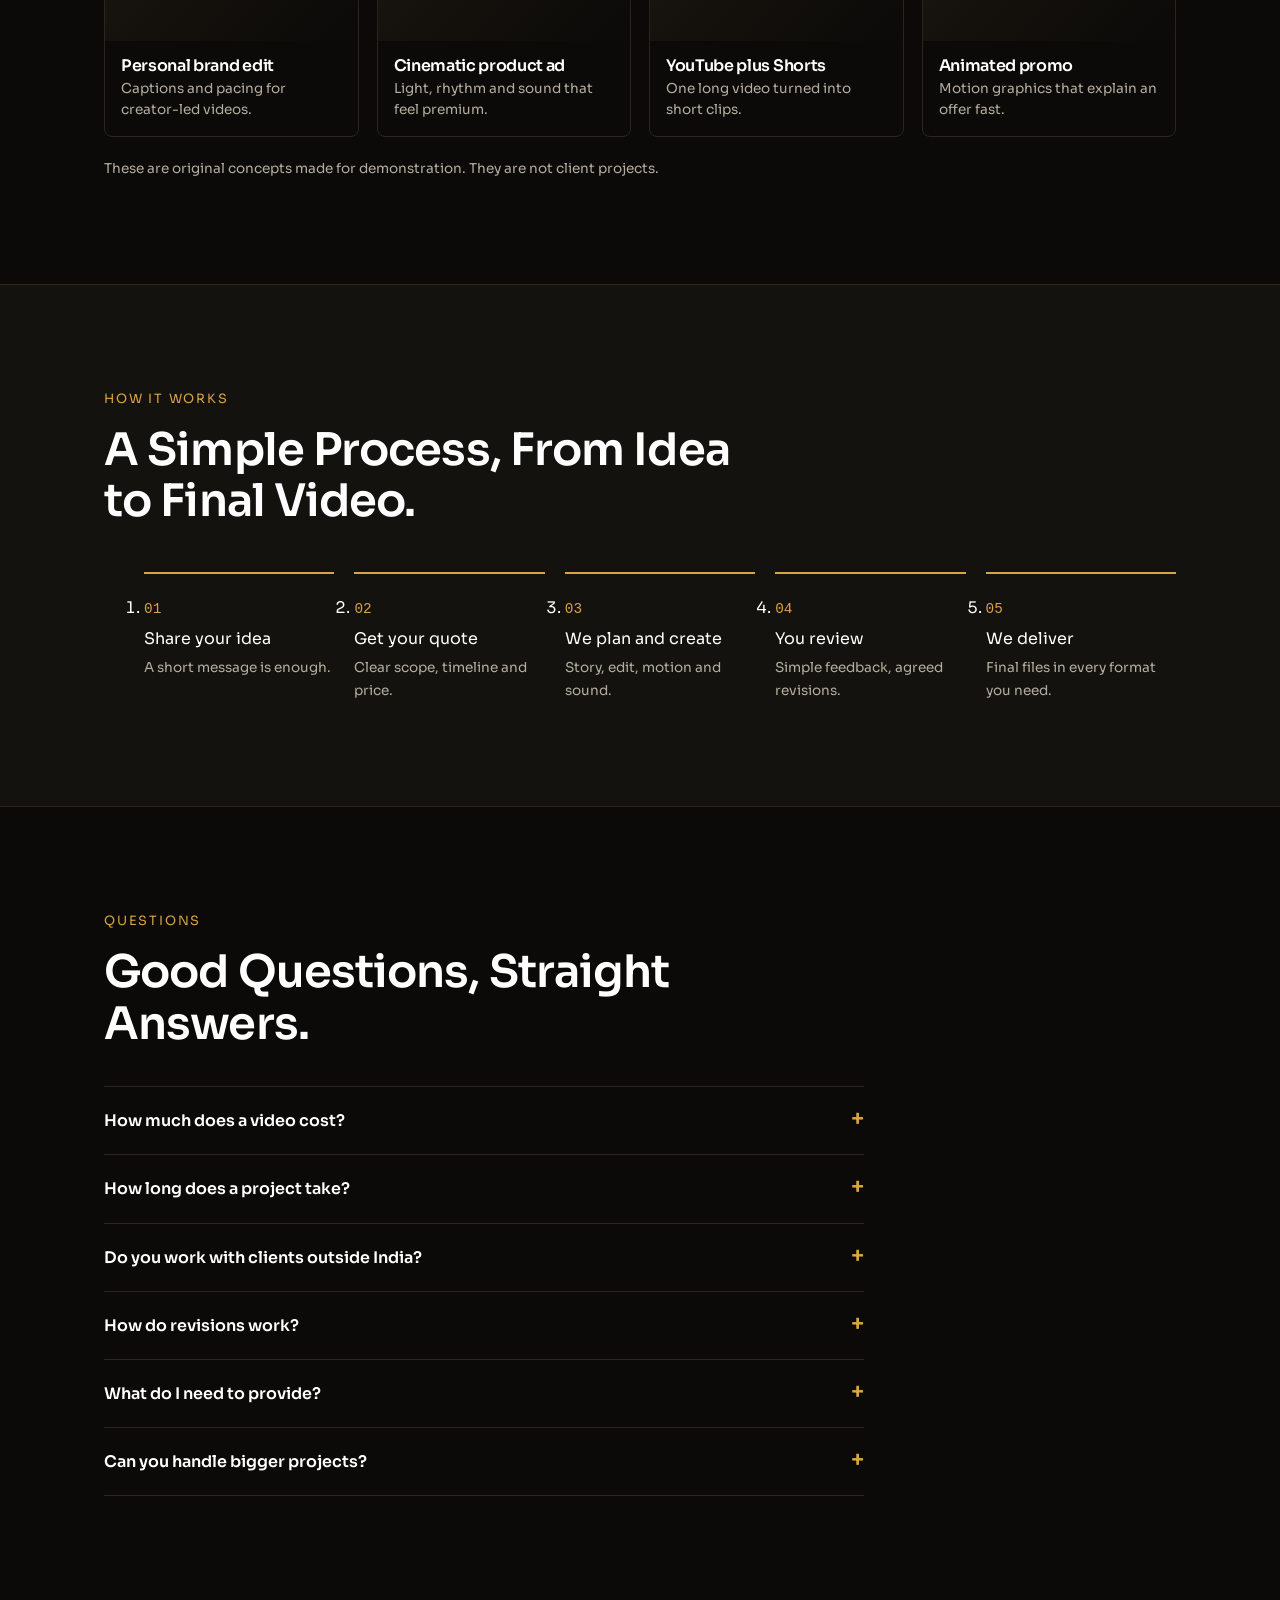
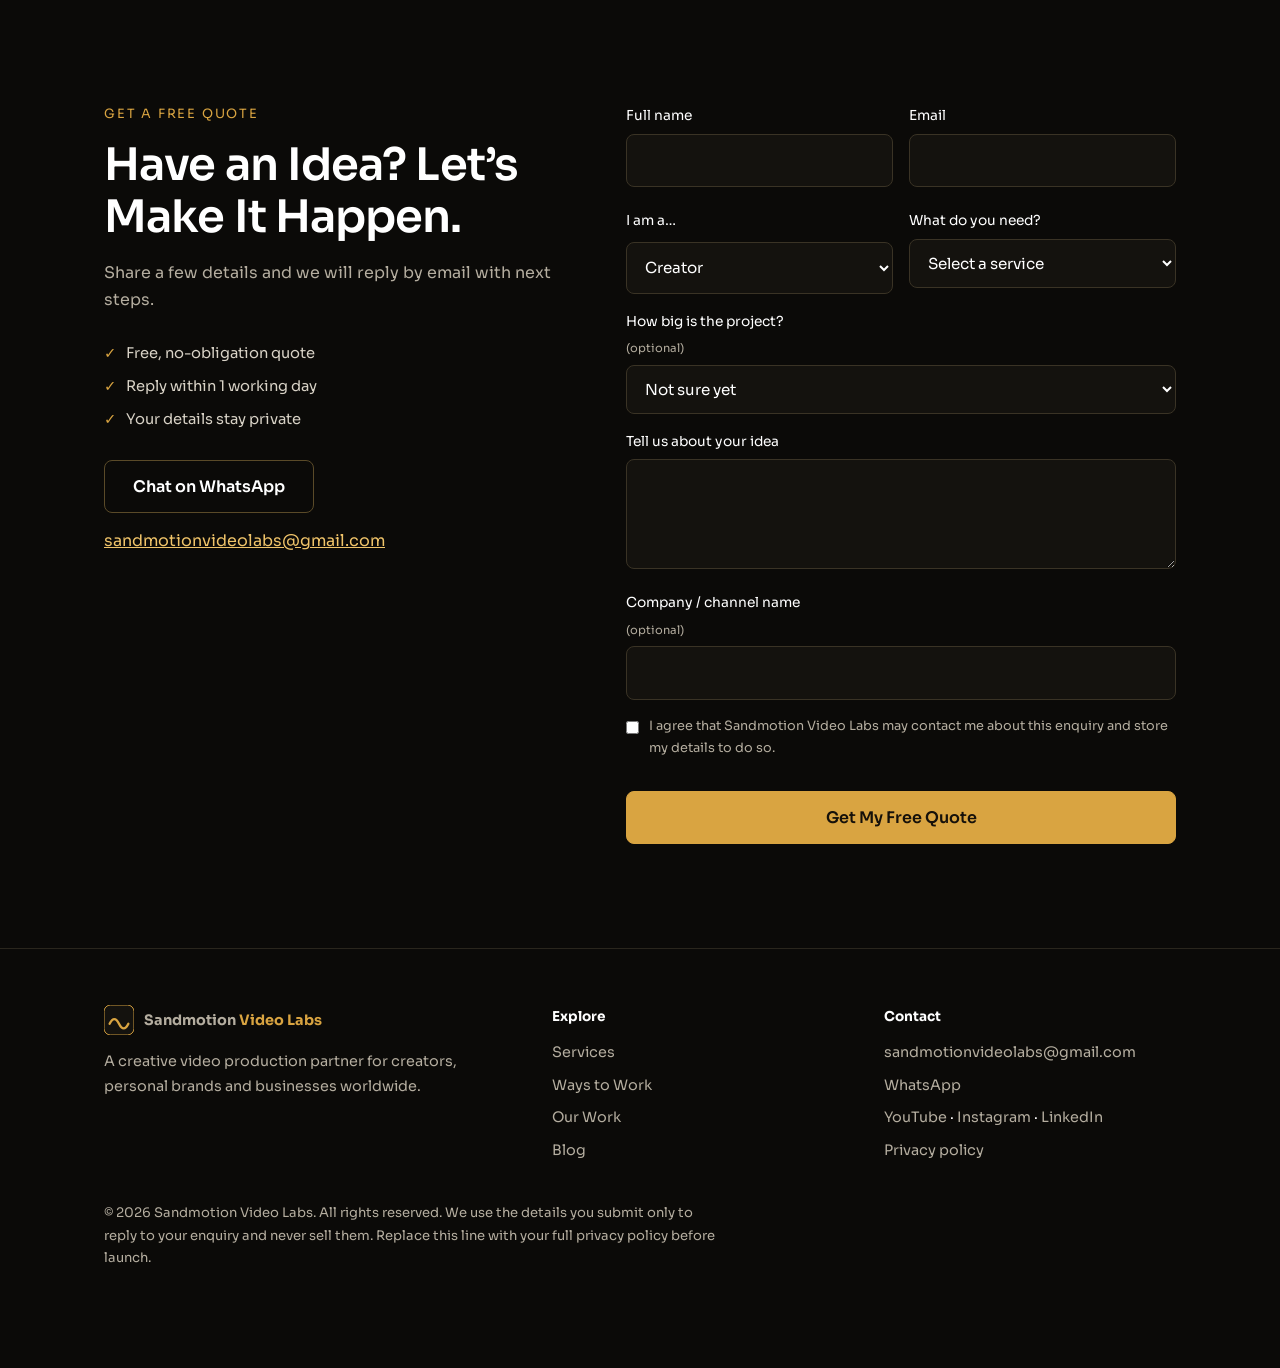
==== commit 707e0a75: "Add files via upload" ====
--- a/index.html
+++ b/index.html
@@ -198,7 +198,7 @@
     <li><a href="#packages">Ways to Work</a></li>
     <li><a href="#work">Our Work</a></li>
     <li><a href="#process">Process</a></li>
-    <li><a href="#blog">Blog</a></li>
+    <li><a href="blog/">Blog</a></li>
     <li><a href="#contact">Contact</a></li>
    </ul>
    <div class="navr">
@@ -327,16 +327,6 @@
    <details><summary>What do I need to provide?</summary><p>Just your idea. If you have footage, brand files or references, send them along. If not, we can help plan it.</p></details>
    <details><summary>Can you handle bigger projects?</summary><p>Yes. We work with individual creators, small businesses, growing brands and agencies. Larger or ongoing projects are scoped together in a short call.</p></details>
   </div>
- </div>
-</section>
-
-<section id="blog" class="alt" aria-labelledby="h-blog">
- <div class="wrap">
-  <span class="eyebrow">Blog</span>
-  <h2 id="h-blog">Free Guides for Better Video.</h2>
-  <p>Practical guides to help you plan and budget your next video.</p>
-  <div class="posts"><article class="post"><time datetime="2026-11-12">12 November 2026</time><h3><a href="blog/youtube-video-editing-cost-india.html">YouTube Video Editing Cost in India: What Creators Really Pay</a></h3><p>Per-video and monthly prices, plus a free planner for your channel.</p></article><article class="post"><time datetime="2026-11-11">11 November 2026</time><h3><a href="blog/video-production-cost-2026.html">How Much Does Video Production Cost in 2026? Prices for India, USA and UK</a></h3><p>Try our free 60-second cost guide and get a free quote for your idea.</p></article></div>
-  <a class="all" href="blog/">View all guides</a>
  </div>
 </section>
 
@@ -394,7 +384,7 @@
    <a class="logo" href="#top"><svg viewBox="0 0 64 64" aria-hidden="true"><rect width="64" height="64" rx="14" fill="#14120e" stroke="#d9a441" stroke-width="2"/><path d="M12 40q10-20 20 0t20 0" stroke="#d9a441" stroke-width="5" fill="none" stroke-linecap="round"/></svg><b>Sandmotion <span>Video Labs</span></b></a>
    <p style="margin-top:14px;font-size:.9rem">A creative video production partner for creators, personal brands and businesses worldwide.</p>
   </div>
-  <div><h4>Explore</h4><ul><li><a href="#services">Services</a></li><li><a href="#packages">Ways to Work</a></li><li><a href="#work">Our Work</a></li><li><a href="#blog">Blog</a></li></ul></div>
+  <div><h4>Explore</h4><ul><li><a href="#services">Services</a></li><li><a href="#packages">Ways to Work</a></li><li><a href="#work">Our Work</a></li><li><a href="blog/">Blog</a></li></ul></div>
   <div><h4>Contact</h4><ul>
    <li><a href="mailto:sandmotionvideolabs@gmail.com">sandmotionvideolabs@gmail.com</a></li>
    <li><a href="https://wa.me/918208072906" target="_blank" rel="noopener" data-evt="whatsapp_click">WhatsApp</a></li>
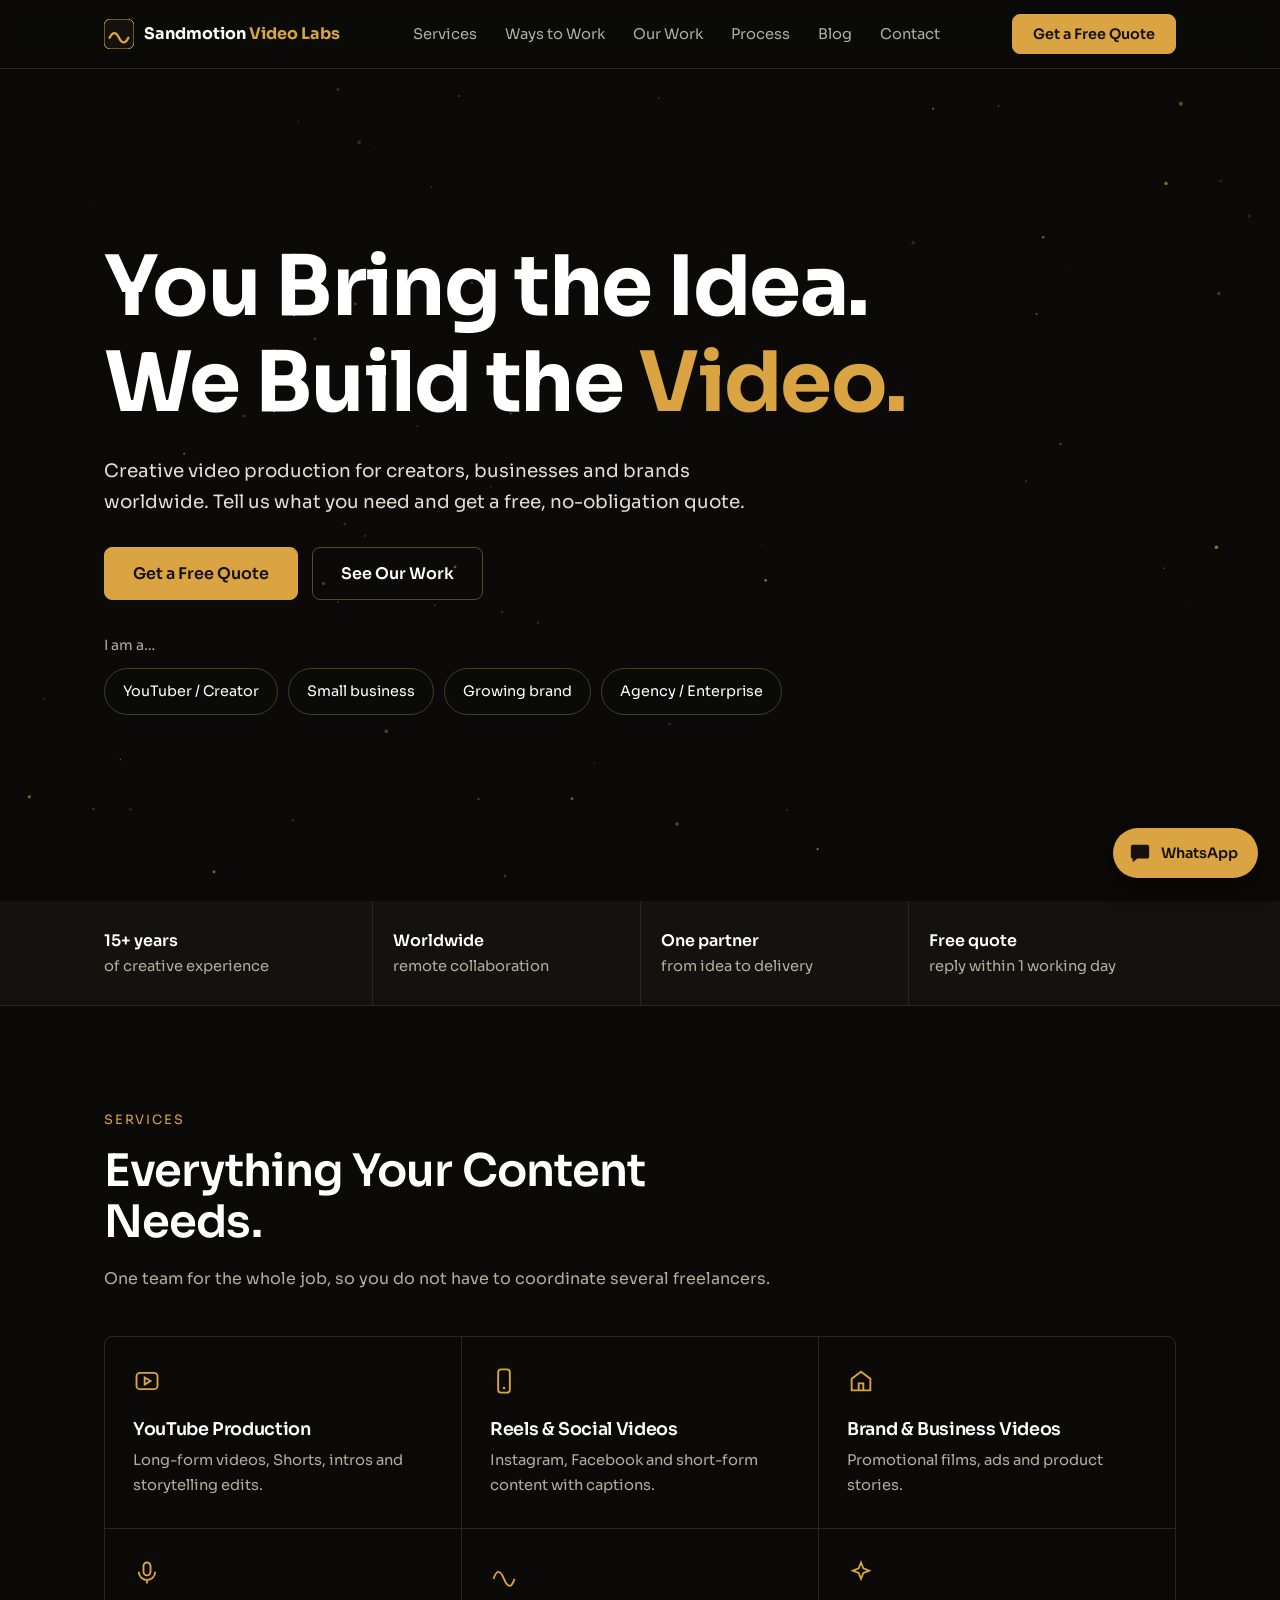
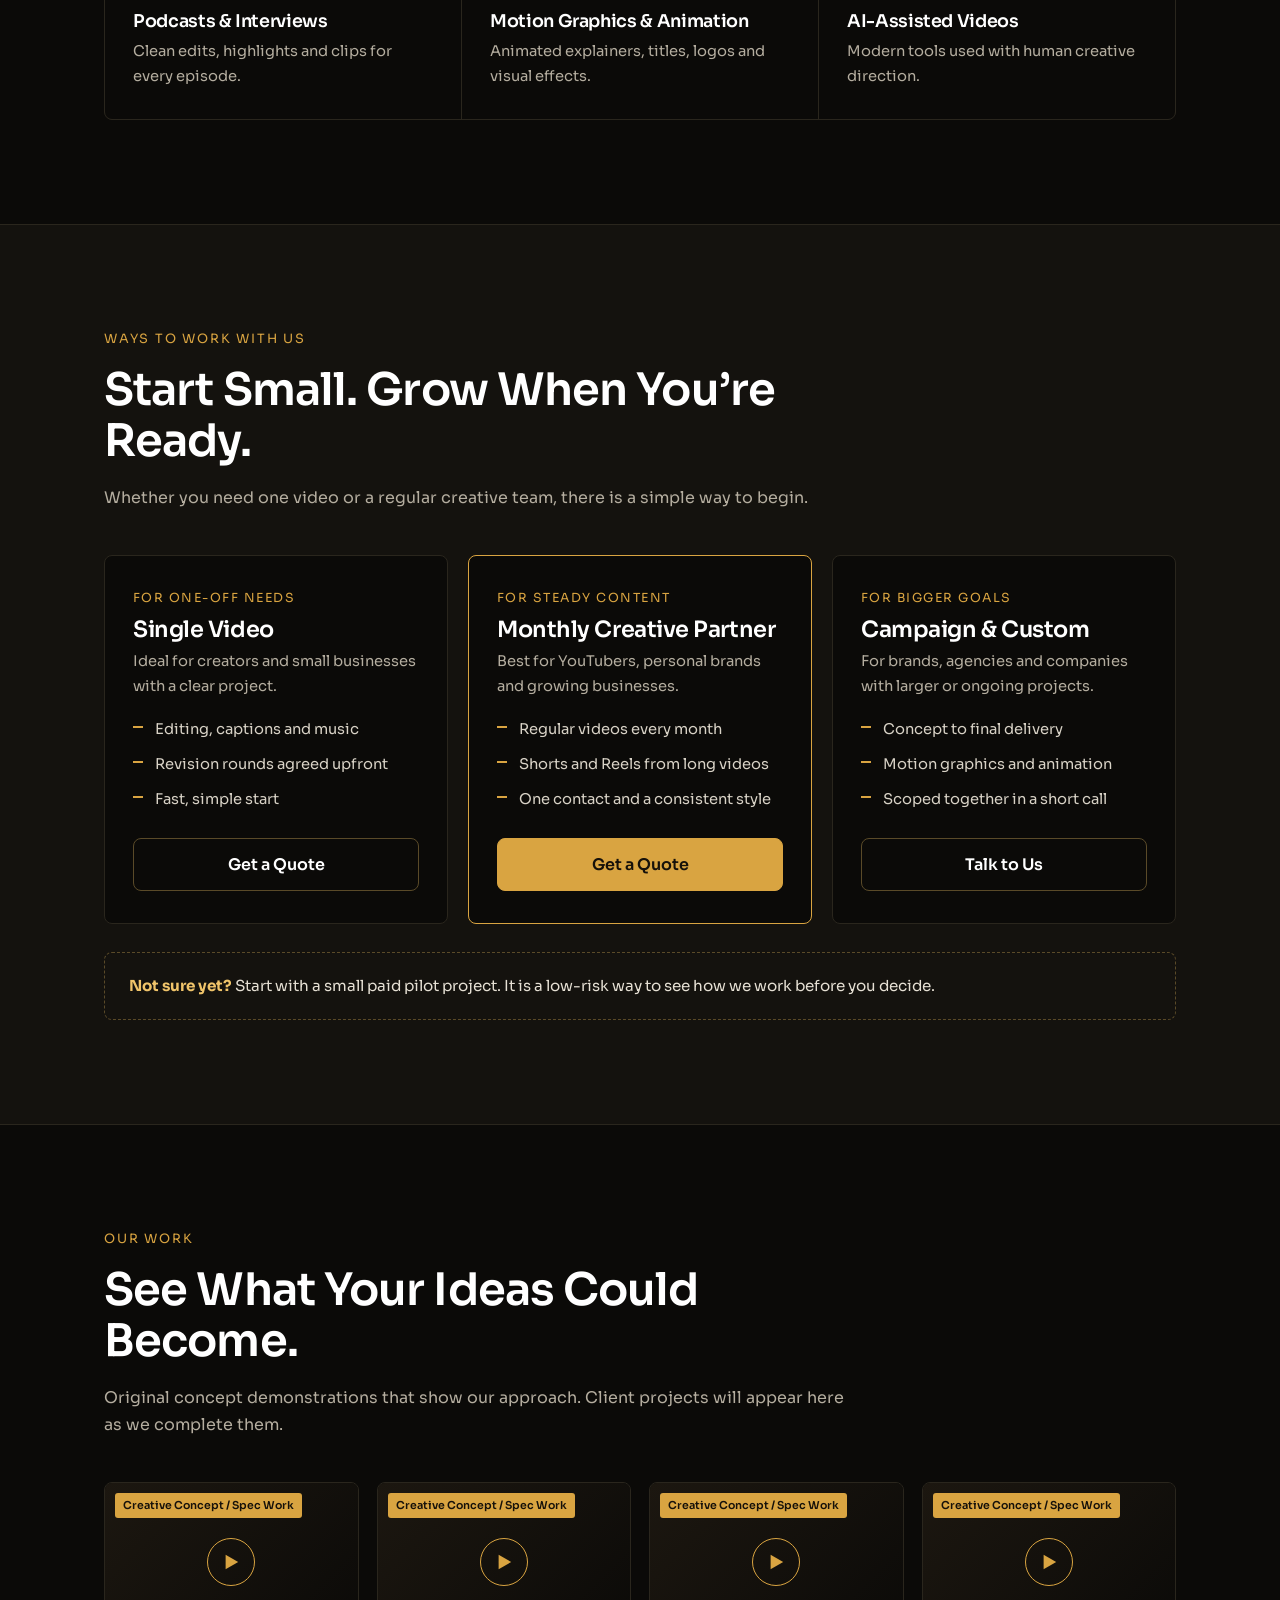
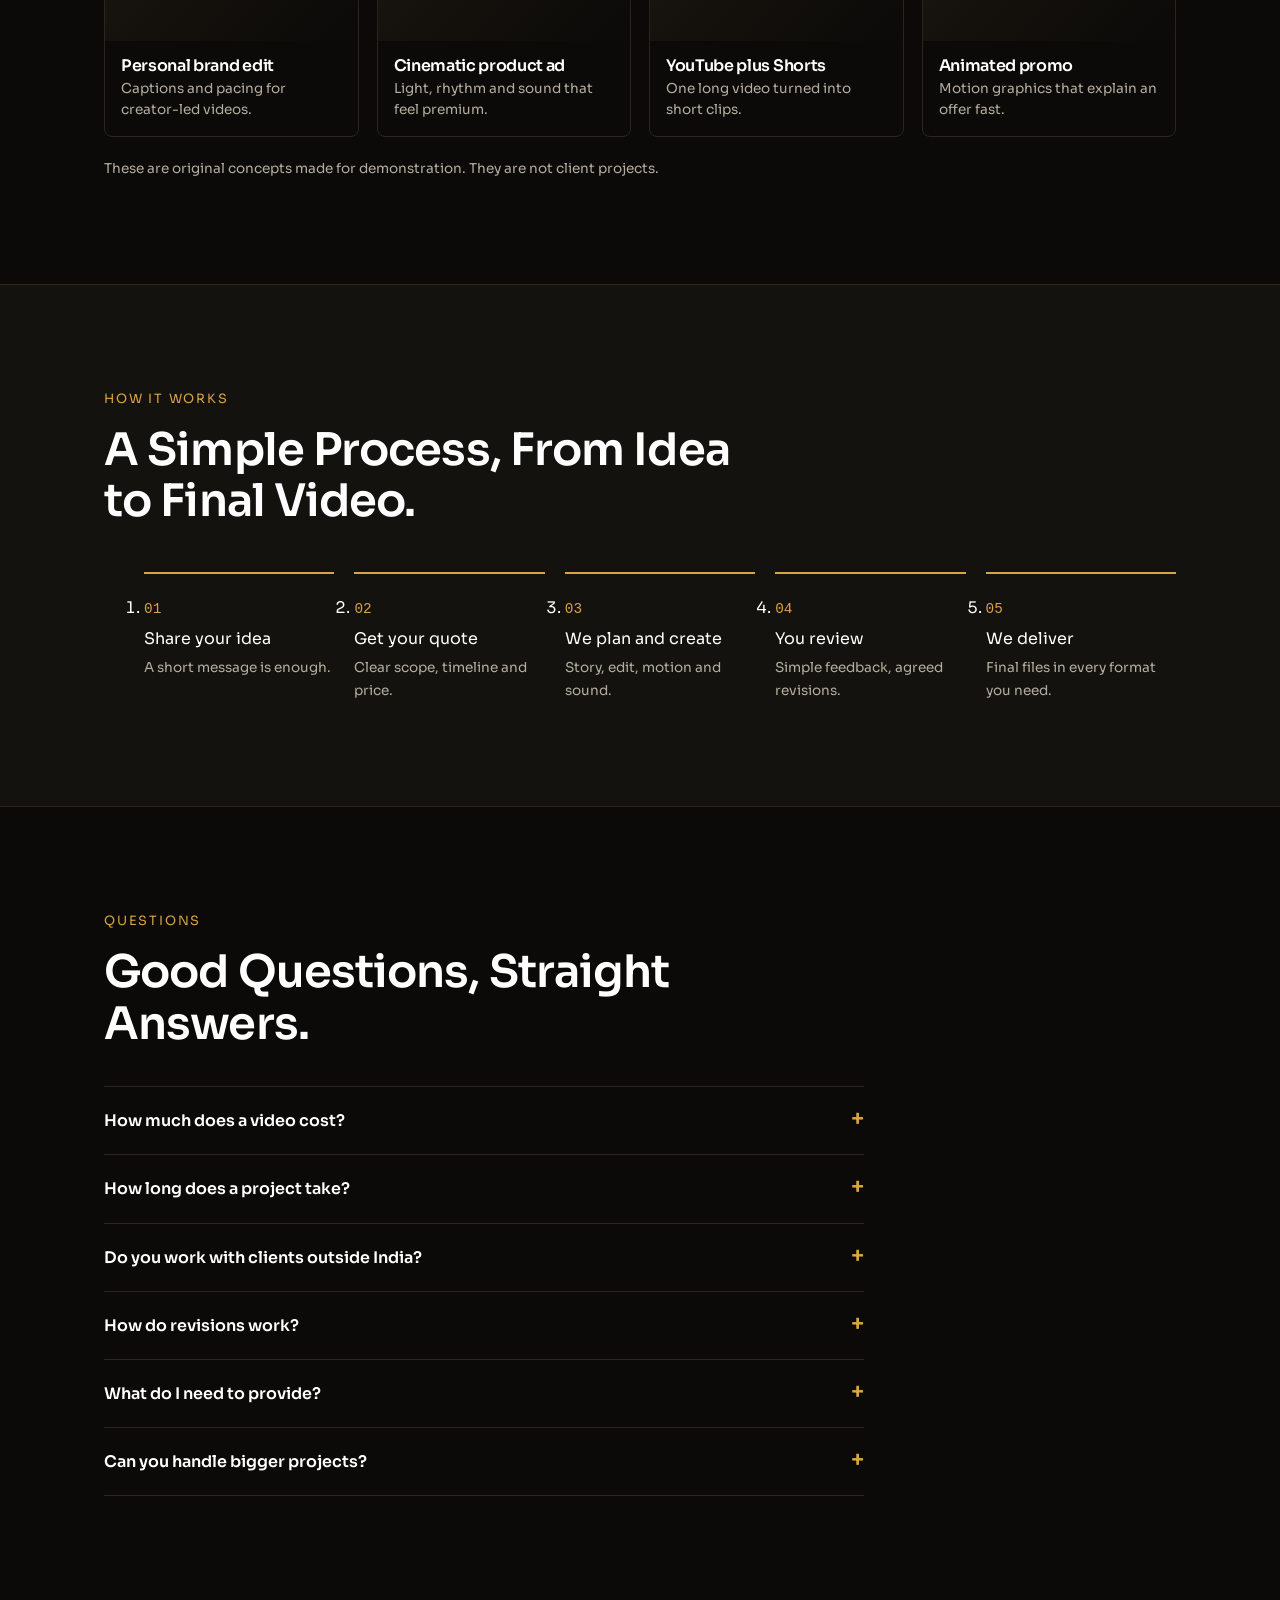
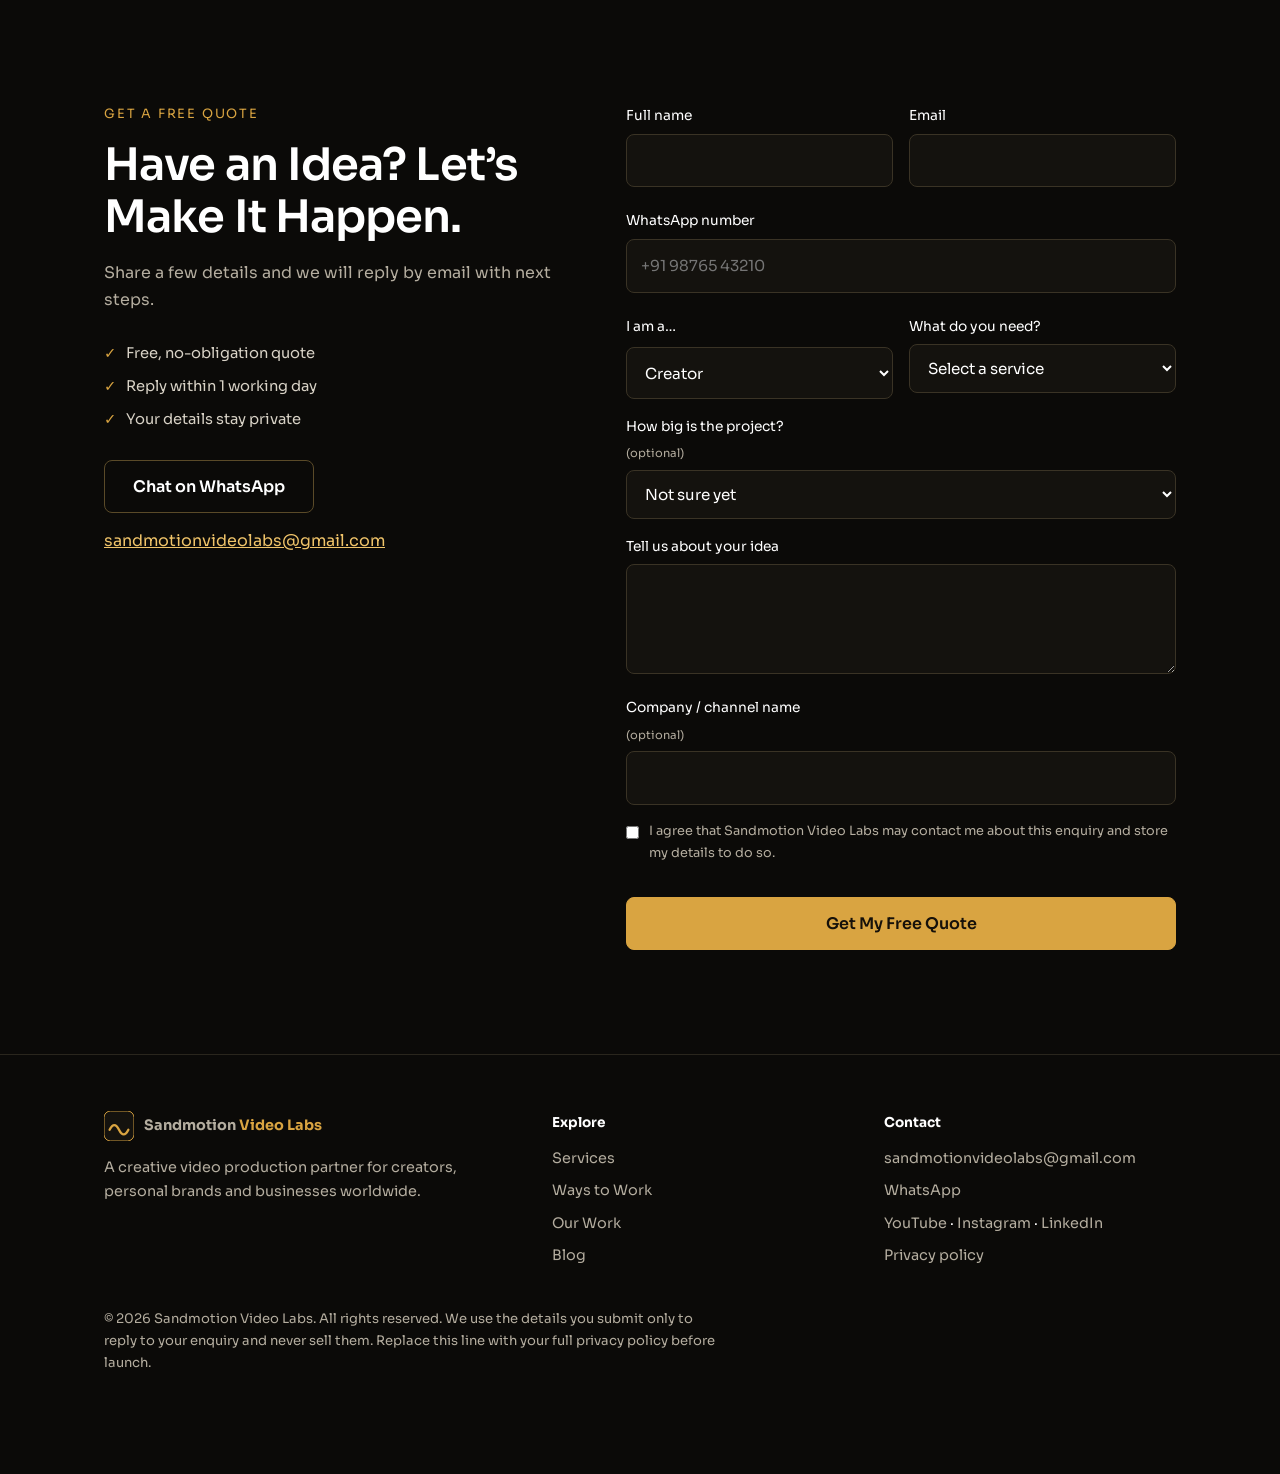
==== commit 28d94285: "Add files via upload" ====
--- a/index.html
+++ b/index.html
@@ -176,7 +176,7 @@
  .contact{gap:40px}
  .grid4{display:flex;overflow-x:auto;scroll-snap-type:x mandatory;gap:14px;padding-bottom:14px;margin-right:-24px;padding-right:24px}
  .frame{flex:0 0 72%;scroll-snap-align:start}.scr{aspect-ratio:9/16}
- .wa{display:none}
+  .wa{display:none}
  .mcta{display:flex;position:fixed;bottom:0;left:0;right:0;z-index:60;gap:8px;padding:10px 14px calc(10px + env(safe-area-inset-bottom,0px));background:rgba(11,10,8,.94);border-top:1px solid var(--line)}
  .mcta .btn{flex:1;padding:13px 10px;font-size:.9rem}
 }
@@ -342,11 +342,12 @@
     <a class="mail" href="mailto:sandmotionvideolabs@gmail.com">sandmotionvideolabs@gmail.com</a>
    </div>
   </div>
-  <form id="lead" action="PASTE_APPS_SCRIPT_URL" method="POST" novalidate>
+  <form id="lead" action="https://script.google.com/macros/s/AKfycbyHyOMPN_9S3O_PuTJF0UpmjkmyXj3_HYdzdDP7L8fiJfaxr_9HZRWWFKJE_3Ao8MlD/exec" method="POST" novalidate>
    <div class="row">
     <label>Full name<input name="name" autocomplete="name" required><span class="err"></span></label>
     <label>Email<input name="email" type="email" autocomplete="email" required><span class="err"></span></label>
    </div>
+   <label>WhatsApp number<input name="phone" type="tel" autocomplete="tel" inputmode="tel" placeholder="+91 98765 43210" required><span class="err"></span></label>
    <div class="row">
     <label>I am a…
      <select name="ctype">
@@ -388,14 +389,16 @@
   <div><h4>Contact</h4><ul>
    <li><a href="mailto:sandmotionvideolabs@gmail.com">sandmotionvideolabs@gmail.com</a></li>
    <li><a href="https://wa.me/918208072906" target="_blank" rel="noopener" data-evt="whatsapp_click">WhatsApp</a></li>
+   
    <li><a href="#" rel="noopener">YouTube</a> · <a href="#" rel="noopener">Instagram</a> · <a href="#" rel="noopener">LinkedIn</a></li>
    <li><a href="#privacy">Privacy policy</a></li></ul></div>
  </div>
  <div class="wrap"><p class="copy" id="privacy">&copy; <span id="yr">2026</span> Sandmotion Video Labs. All rights reserved. We use the details you submit only to reply to your enquiry and never sell them. Replace this line with your full privacy policy before launch.</p></div>
 </footer>
 
+
 <a class="wa" href="https://wa.me/918208072906?text=Hi%20Sandmotion%20Video%20Labs%2C%20I%27d%20like%20to%20discuss%20a%20video%20project." target="_blank" rel="noopener" data-evt="whatsapp_click" aria-label="Chat on WhatsApp"><svg viewBox="0 0 24 24" aria-hidden="true"><path d="M4 3h16a2 2 0 0 1 2 2v11a2 2 0 0 1-2 2H9l-5 4v-4H4a2 2 0 0 1-2-2V5a2 2 0 0 1 2-2z"/></svg>WhatsApp</a>
-<div class="mcta"><a class="btn" href="#contact" data-evt="mobile_free_quote">Get a Free Quote</a><a class="btn ghost" href="https://wa.me/918208072906" target="_blank" rel="noopener" data-evt="whatsapp_click">WhatsApp</a></div>
+<div class="mcta"><a class="btn" href="#contact" data-evt="mobile_free_quote">Get a Free Quote</a><a class="btn ghost" href="https://wa.me/918208072906?text=Hi%20Sandmotion%20Video%20Labs%2C%20I%27d%20like%20to%20discuss%20a%20video%20project." target="_blank" rel="noopener" data-evt="whatsapp_click">WhatsApp</a></div>
 
 <script>
 document.getElementById('yr').textContent=new Date().getFullYear();
@@ -458,6 +461,7 @@
   [['name','Please enter your name.'],['service','Please choose what you need.'],['message','Please tell us a little about your idea.']].forEach(function(k){
    var bad=!d[k[0]].value.trim();setErr(d[k[0]],bad?k[1]:'');if(bad)ok=false});
   var be=!re.test(d.email.value.trim());setErr(d.email,be?'Please enter a valid email address.':'');if(be)ok=false;
+  var dg=d.phone.value.replace(/\D/g,''),bp=dg.length<8||dg.length>15;setErr(d.phone,bp?'Please enter a valid WhatsApp number with country code.':'');if(bp)ok=false;
   var ce=document.getElementById('consent-err');ce.textContent=d.consent.checked?'':'Please tick the consent box to continue.';if(!d.consent.checked)ok=false;
   return ok}
  f.addEventListener('submit',function(e){
@@ -468,7 +472,7 @@
   var d=f.elements,fd=new FormData();
   fd.append('name',d.name.value.trim());fd.append('email',d.email.value.trim());fd.append('company',d.company.value.trim());
   fd.append('service',d.service.value);fd.append('budget',d.budget.value);fd.append('consent','on');fd.append('website','');
-  fd.append('message','[Client type: '+d.ctype.value+'] '+d.message.value.trim());
+  fd.append('message','[Client type: '+d.ctype.value+' | WhatsApp: '+d.phone.value.trim()+'] '+d.message.value.trim());
   btn.disabled=true;btn.textContent='Sending...';
   fetch(f.action,{method:'POST',body:fd}).then(function(r){return r.json()})
    .then(function(r){if(!r||r.result!=='success')throw new Error('fail');
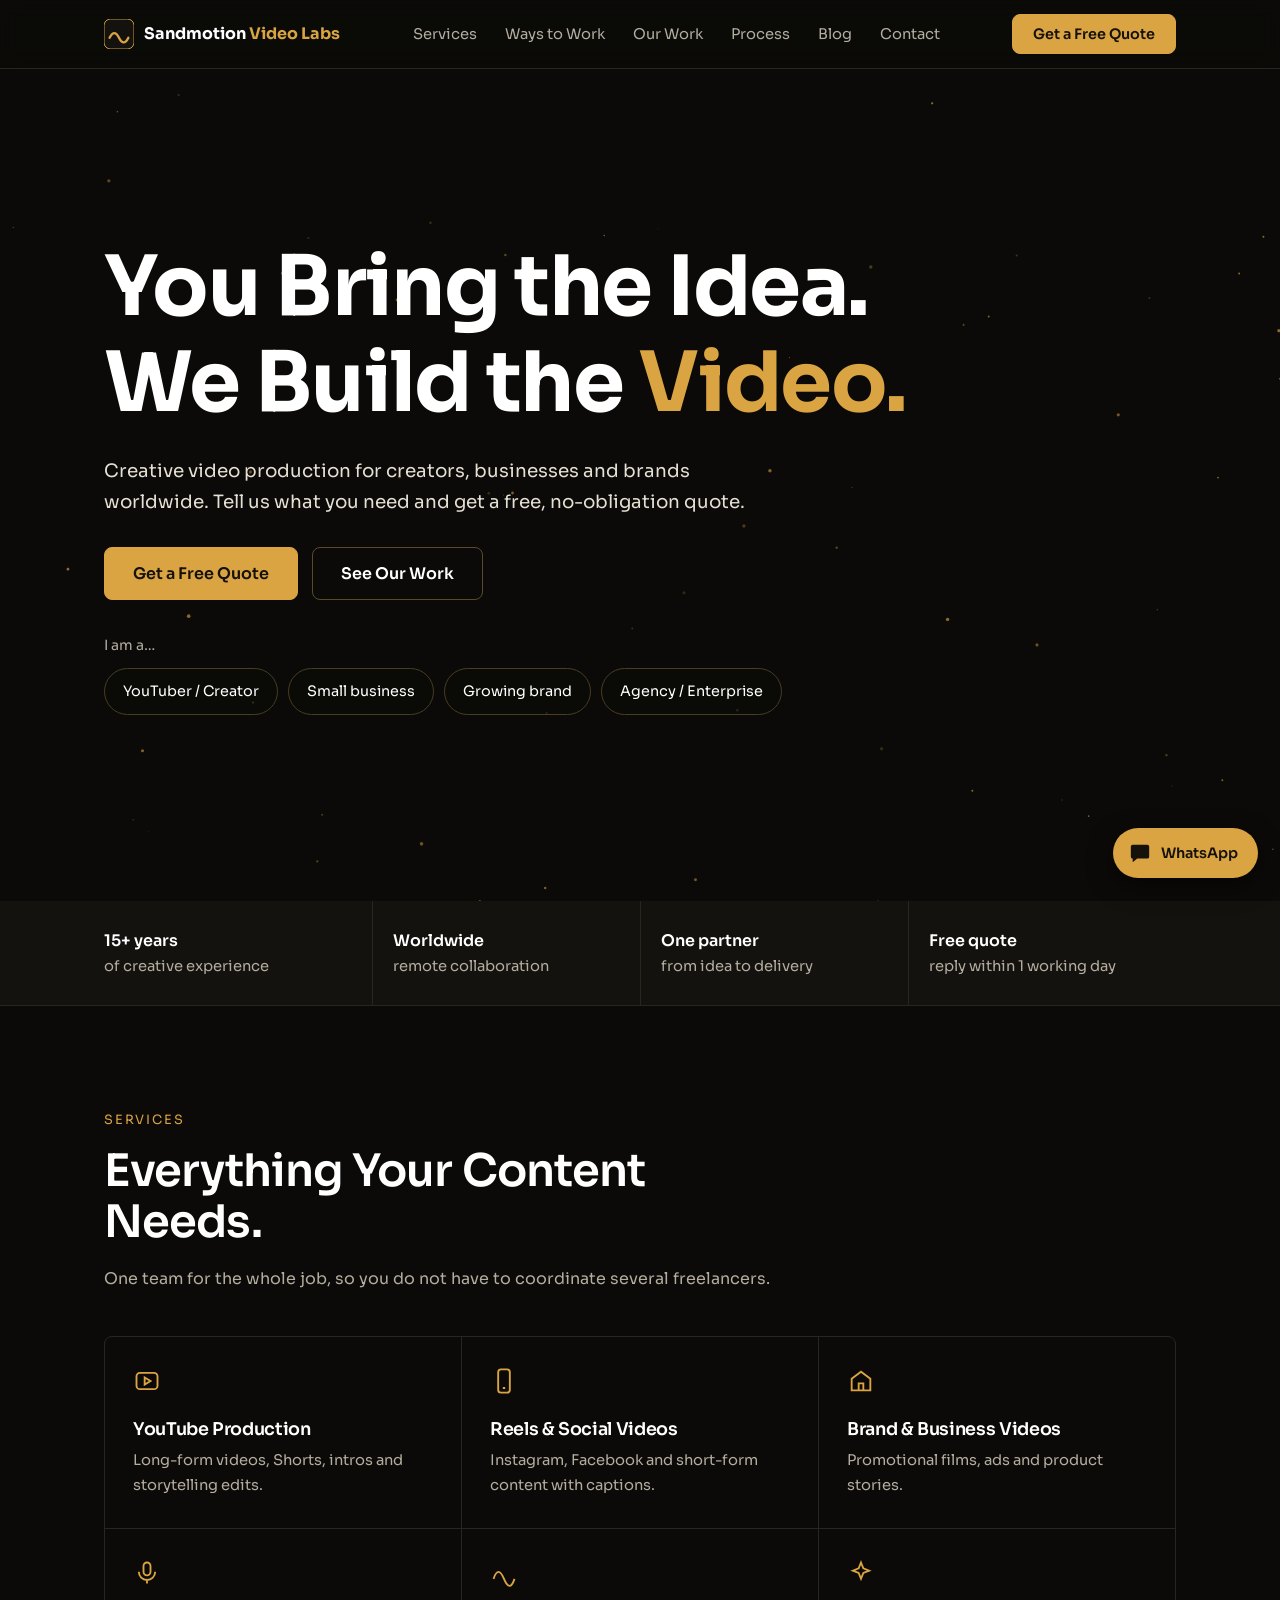
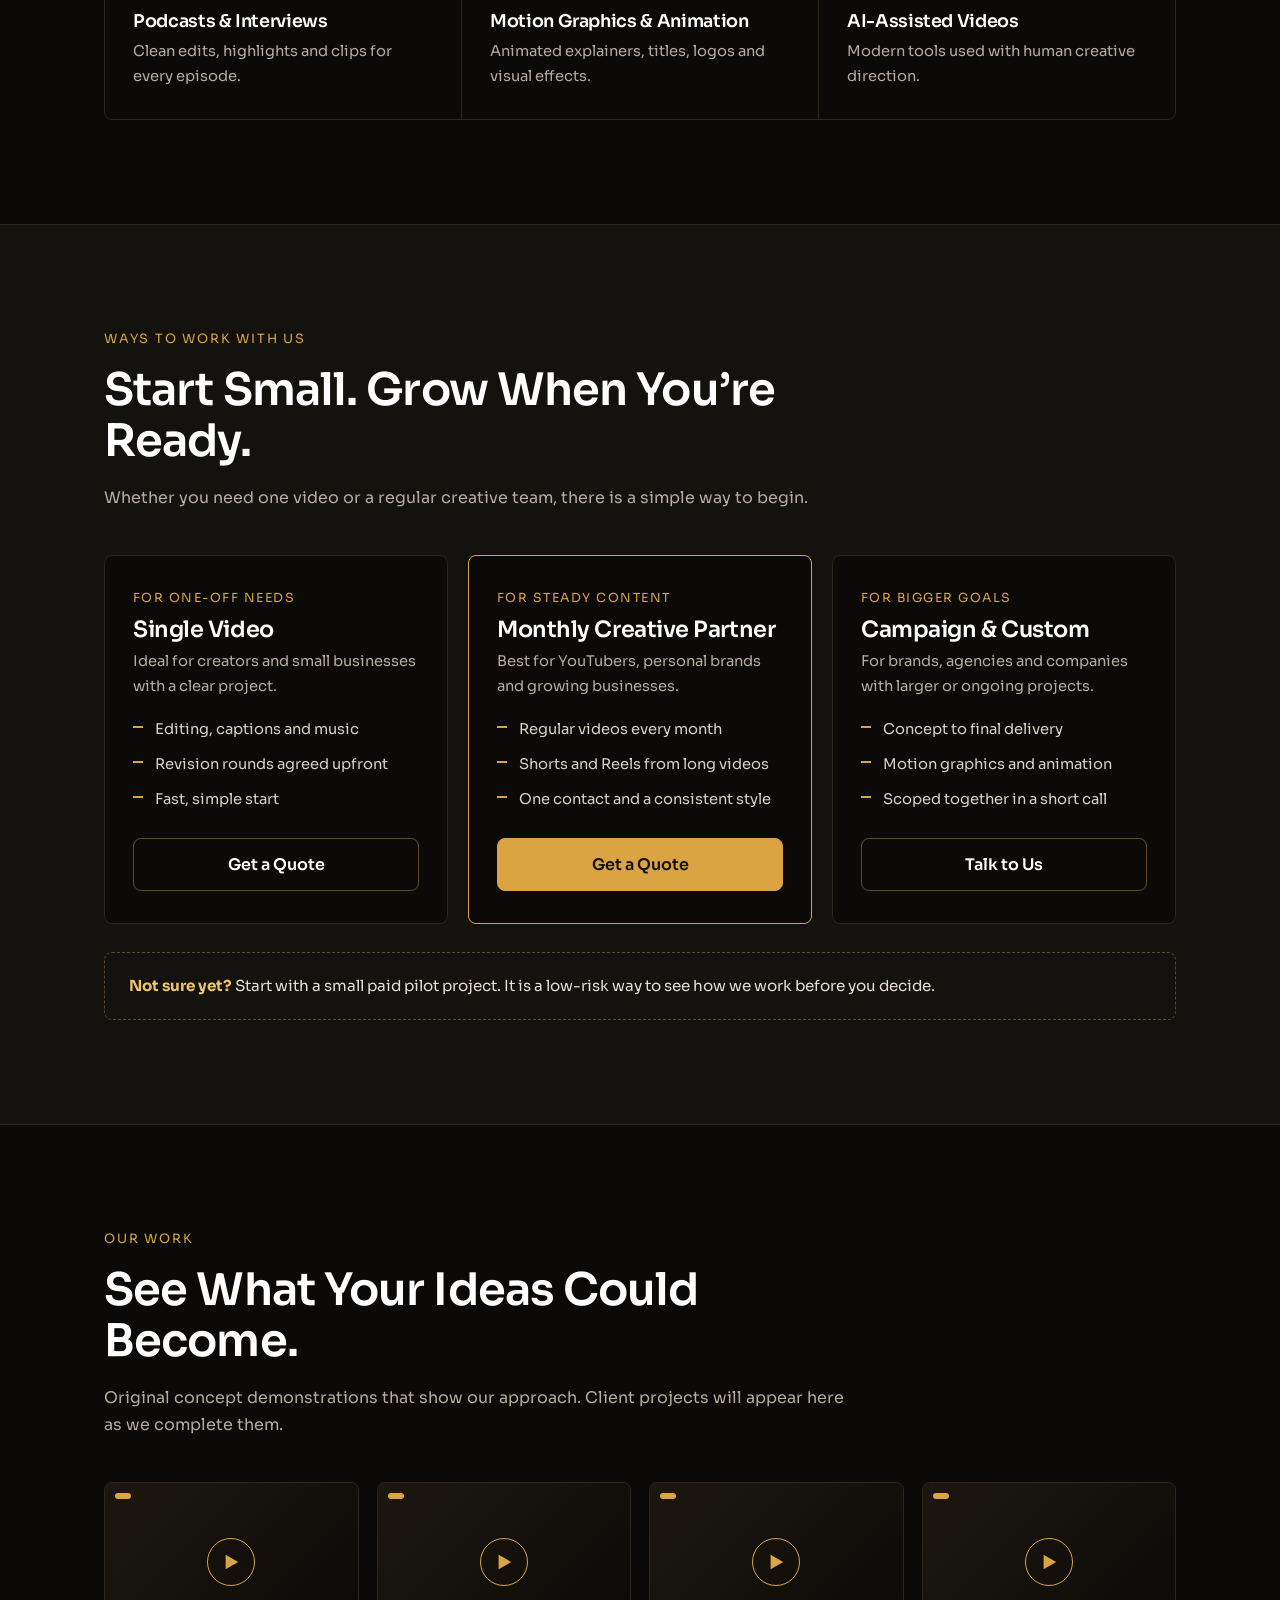
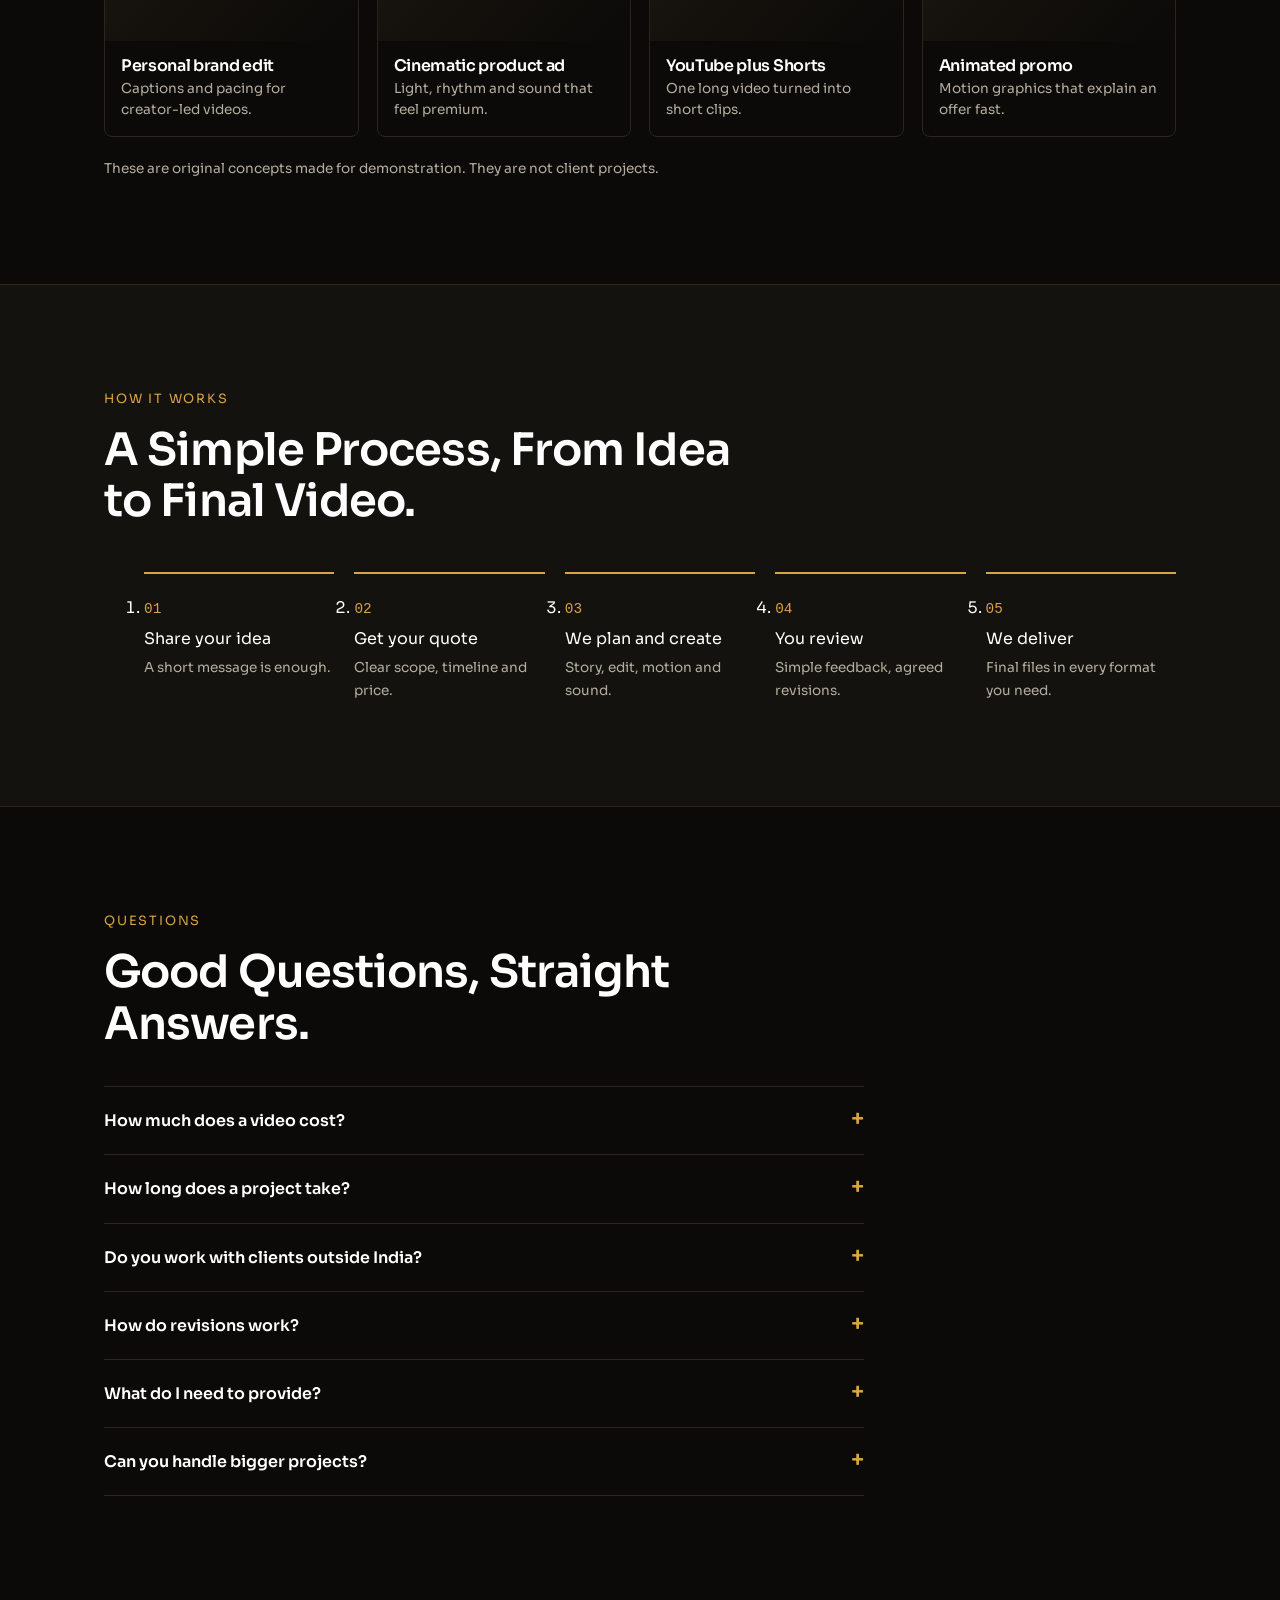
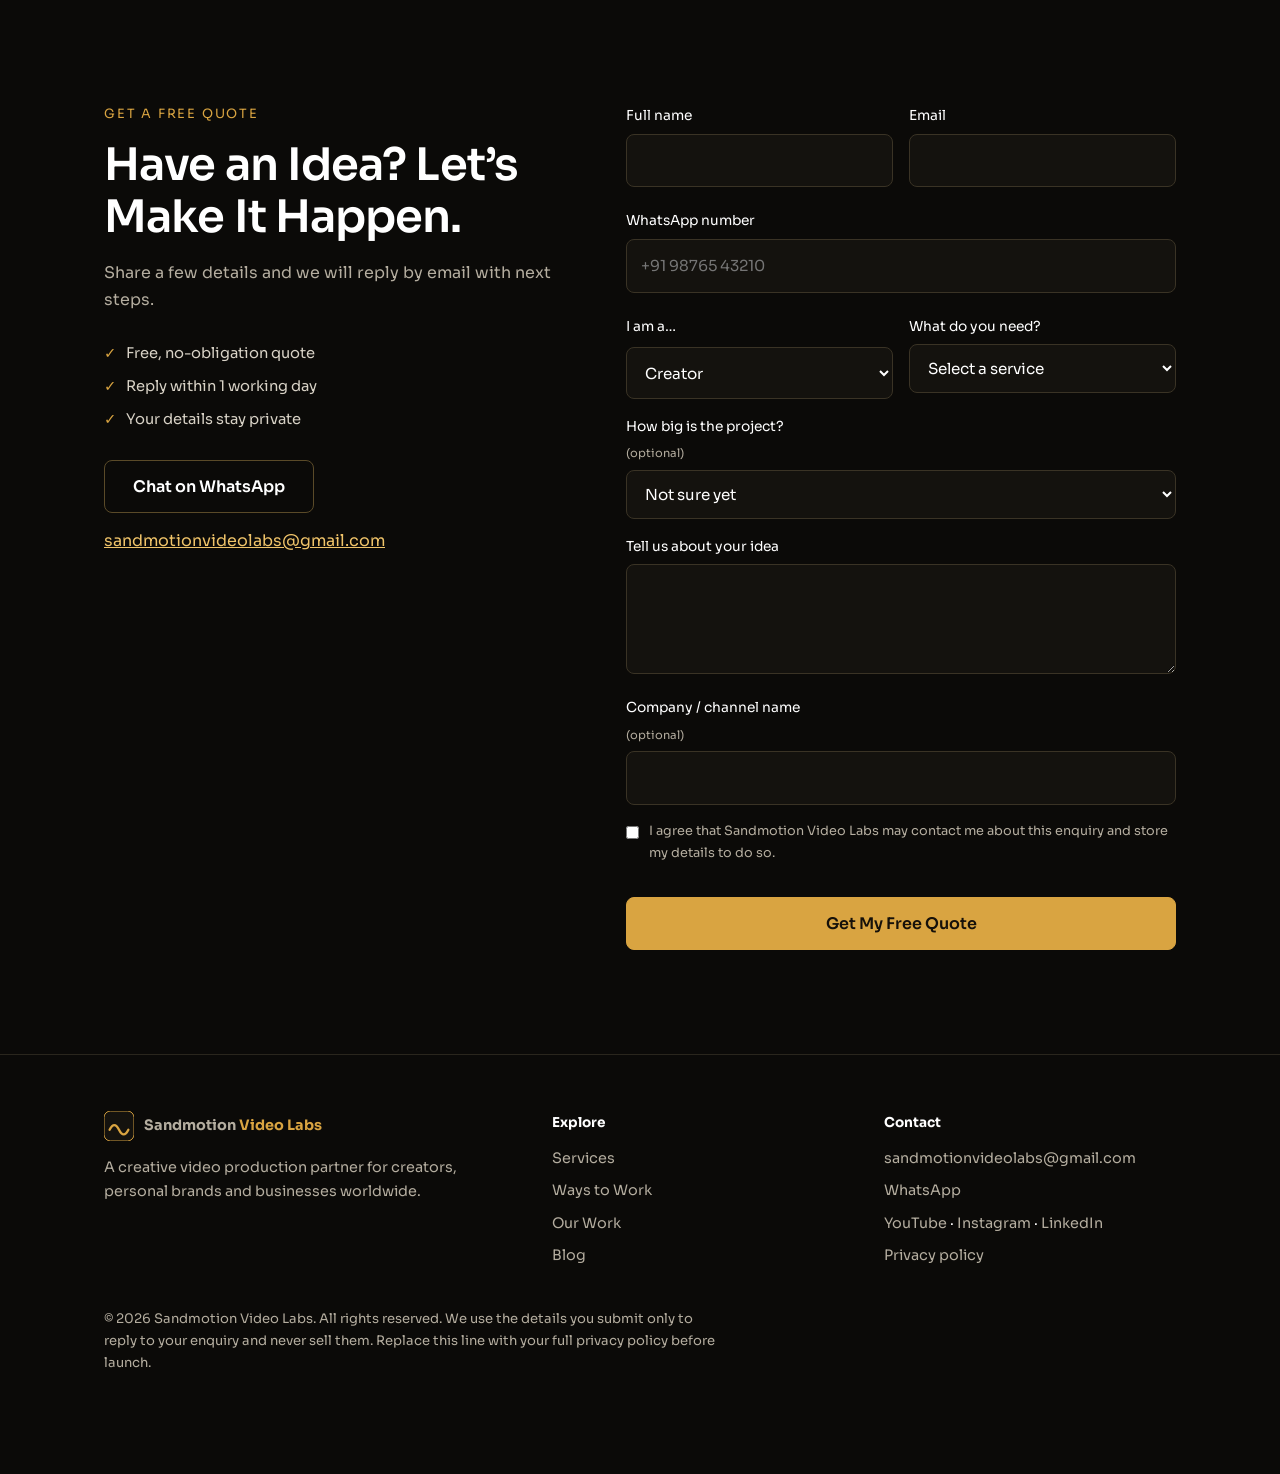
==== commit 848933ee: "Add files via upload" ====
--- a/index.html
+++ b/index.html
@@ -292,10 +292,10 @@
   <h2 id="h-work">See What Your Ideas Could Become.</h2>
   <p>Original concept demonstrations that show our approach. Client projects will appear here as we complete them.</p>
   <div class="grid4">
-   <div class="frame"><div class="scr" data-video="concept-1"><span class="tag">Creative Concept / Spec Work</span></div><div class="t"><h3>Personal brand edit</h3><p>Captions and pacing for creator-led videos.</p></div></div>
-   <div class="frame"><div class="scr" data-video="concept-2"><span class="tag">Creative Concept / Spec Work</span></div><div class="t"><h3>Cinematic product ad</h3><p>Light, rhythm and sound that feel premium.</p></div></div>
-   <div class="frame"><div class="scr" data-video="concept-3"><span class="tag">Creative Concept / Spec Work</span></div><div class="t"><h3>YouTube plus Shorts</h3><p>One long video turned into short clips.</p></div></div>
-   <div class="frame"><div class="scr" data-video="concept-4"><span class="tag">Creative Concept / Spec Work</span></div><div class="t"><h3>Animated promo</h3><p>Motion graphics that explain an offer fast.</p></div></div>
+   <div class="frame"><div class="scr" data-video="concept-1"><span class="tag"></span></div><div class="t"><h3>Personal brand edit</h3><p>Captions and pacing for creator-led videos.</p></div></div>
+   <div class="frame"><div class="scr" data-video="concept-2"><span class="tag"></span></div><div class="t"><h3>Cinematic product ad</h3><p>Light, rhythm and sound that feel premium.</p></div></div>
+   <div class="frame"><div class="scr" data-video="concept-3"><span class="tag"></span></div><div class="t"><h3>YouTube plus Shorts</h3><p>One long video turned into short clips.</p></div></div>
+   <div class="frame"><div class="scr" data-video="concept-4"><span class="tag"></span></div><div class="t"><h3>Animated promo</h3><p>Motion graphics that explain an offer fast.</p></div></div>
   </div>
   <p class="note">These are original concepts made for demonstration. They are not client projects.</p>
  </div>
